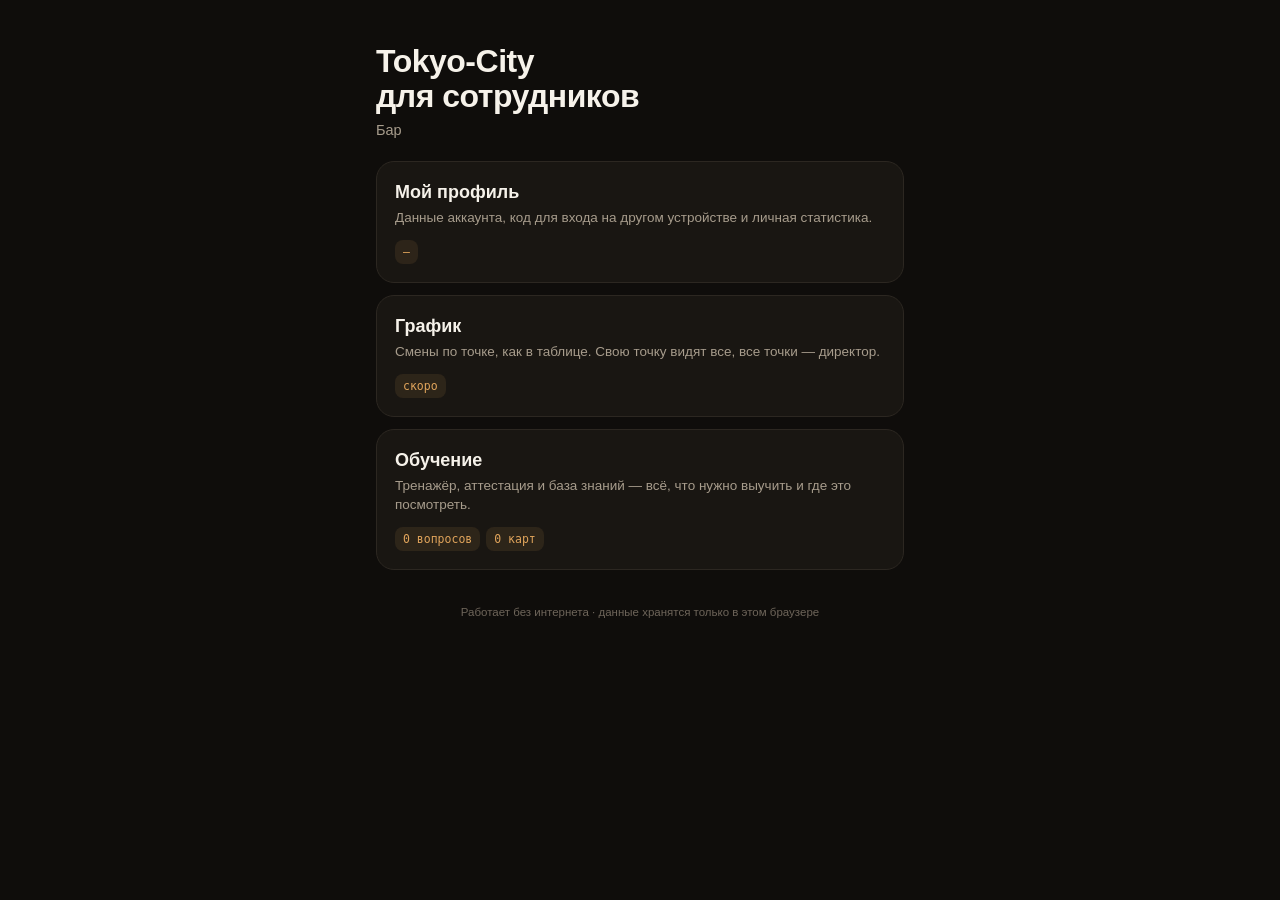
==== quiz_template.html @ a764335e "График: сводку по всем точкам видит только директор, заявки убраны Заявки на отгул и подмену исключе" ====
<!doctype html>
<html lang="ru">
<head>
<meta charset="utf-8">
<meta name="viewport" content="width=device-width,initial-scale=1,viewport-fit=cover,maximum-scale=1">
<meta name="theme-color" content="#17140F">
<meta name="apple-mobile-web-app-capable" content="yes">
<title>Tokyo-City · тренажёр</title>
<style>
:root{
  --bg:#0F0D0B; --card:#191612; --card-2:#211D18; --line:#2C2721;
  --ink:#F6F2EA; --ink-2:#A79C8C; --ink-3:#6E655A;
  --acc:#E0A45B; --ok:#4FB477; --bad:#E2564B;
  --sans:-apple-system,BlinkMacSystemFont,'Segoe UI',Roboto,'Helvetica Neue',sans-serif;
  --mono:ui-monospace,'SF Mono',Menlo,Consolas,monospace;
  --r:18px;
}
*{box-sizing:border-box;-webkit-tap-highlight-color:transparent}
html,body{height:100%}
body{margin:0;background:var(--bg);color:var(--ink);font-family:var(--sans);
  font-size:16px;line-height:1.4;overscroll-behavior:none;
  padding:env(safe-area-inset-top) env(safe-area-inset-right) env(safe-area-inset-bottom) env(safe-area-inset-left)}
button{font:inherit;color:inherit;border:0;background:none;cursor:pointer}
.wrap{max-width:560px;margin:0 auto;padding:18px 16px 28px;min-height:100%;display:flex;flex-direction:column}
/* Экраны — flex-элементы колонки, а у них min-width:auto: горизонтальная лента чипсов
   растягивала весь экран до своей длины (на телефоне страница уезжала до 714 px
   и всё казалось мелким). Ограничиваем — тогда ленты скроллятся внутри себя. */
.wrap > *{min-width:0;max-width:100%}
.chips-row{max-width:100%}

/* ---------- шапка ---------- */
.top{display:flex;align-items:center;gap:12px;margin:0 -16px 14px;padding:0 16px;
  min-height:34px;position:sticky;top:0;z-index:30;background:var(--bg)}
.top .back{width:34px;height:34px;border-radius:11px;background:var(--card);display:grid;place-items:center;
  font-size:18px;color:var(--ink-2);transition:.18s}
.top .back:active{transform:scale(.92)}
.bar{flex:1;height:6px;border-radius:6px;background:var(--card);overflow:hidden}
.bar i{display:block;height:100%;width:0;background:var(--acc);border-radius:6px;
  transition:width .35s cubic-bezier(.4,0,.2,1)}
.hearts{display:flex;gap:4px;font-size:13px;letter-spacing:1px}
.timer{font-family:var(--mono);font-size:14px;color:var(--ink-2);font-variant-numeric:tabular-nums}
.timer.warn{color:var(--bad)}
.count{font-family:var(--mono);font-size:13px;color:var(--ink-3)}

/* ---------- главный экран ---------- */
h1{font-size:27px;line-height:1.1;letter-spacing:-.5px;margin:8px 0 6px;font-weight:800}
.lead{color:var(--ink-2);font-size:14.5px;margin:0 0 20px}
.mode{display:block;width:100%;text-align:left;background:var(--card);border-radius:var(--r);padding:18px;
  margin-bottom:12px;border:1px solid var(--line);transition:transform .16s,border-color .2s}
.mode:active{transform:scale(.985)}
.mode b{display:block;font-size:18px;margin-bottom:4px}
.mode span{display:block;color:var(--ink-2);font-size:13.5px}
.mode .tags{display:flex;gap:6px;margin-top:12px;flex-wrap:wrap}
.mode .tags i{font-style:normal;font-family:var(--mono);font-size:11.5px;color:var(--acc);
  background:#E0A45B1a;border-radius:8px;padding:4px 8px}
.mode.ghost{background:transparent;border-style:dashed}
.mode.ghost b{color:var(--ink)}
.stats{display:grid;grid-template-columns:repeat(3,1fr);gap:8px;margin:6px 0 18px}
.stats div{background:var(--card);border-radius:14px;padding:12px;text-align:center}
.stats b{display:block;font-family:var(--mono);font-size:19px;color:var(--acc)}
.stats span{font-size:11px;color:var(--ink-3);letter-spacing:.02em}

/* ---------- карточка вопроса ---------- */
.stage{flex:1;display:flex;flex-direction:column;justify-content:center}
.q{background:var(--card);border-radius:22px;padding:clamp(13px,2vh,20px);
  border:1px solid var(--line);animation:in .26s cubic-bezier(.2,.8,.2,1);
  max-height:calc(100vh - 108px);overflow-y:auto}
@keyframes in{from{opacity:0;transform:translateY(14px) scale(.99)}to{opacity:1;transform:none}}
@keyframes shake{10%,90%{transform:translateX(-2px)}30%,70%{transform:translateX(4px)}50%{transform:translateX(-6px)}}
.q.shake{animation:shake .35s}
.q .drink{display:flex;align-items:center;gap:12px;margin-bottom:clamp(8px,1.6vh,14px)}
.q .drink img{width:clamp(40px,6vh,52px);height:clamp(40px,6vh,52px);border-radius:13px;
  object-fit:cover;background:var(--card-2);flex:0 0 auto}
.q .drink div{min-width:0}
.q .drink b{display:block;font-size:16px;line-height:1.2}
.q .drink span{font-size:11.5px;color:var(--ink-3);text-transform:uppercase;letter-spacing:.08em}
.q h2{font-size:clamp(17px,2.6vh,21px);line-height:1.25;margin:0 0 4px;font-weight:700;
  letter-spacing:-.3px}
.q .hint{font-size:12.5px;color:var(--ink-3);margin-top:6px}

/* таблица пака «пропущенная граммовка»: длинный состав прокручивается внутри себя,
   чтобы клавиатура осталась на экране */
.fillt{width:100%;border-collapse:collapse;margin-top:clamp(8px,1.4vh,14px);display:block;
  max-height:24vh;overflow-y:auto}
.fillt tbody{display:table;width:100%}
.fillt td{padding:clamp(4px,.8vh,7px) 0;border-bottom:1px solid var(--line);
  font-size:clamp(13px,1.8vh,14.5px);color:var(--ink-2)}
.fillt td+td{text-align:right;font-family:var(--mono);color:var(--ink);white-space:nowrap;padding-left:10px}
.fillt tr.miss td{color:var(--acc)}
.fillt tr.miss td+td{color:var(--acc);font-weight:700}
.fillt tr.tot td{border-bottom:0;color:var(--ink-3);font-size:13px;text-transform:uppercase;letter-spacing:.08em}
.fillt tr.tot td+td{color:var(--ink-2);text-transform:none;letter-spacing:0}
/* ввод числа */
.numrow{display:flex;align-items:center;gap:10px;margin-top:18px}
.numrow input{flex:1;width:100%;background:var(--card-2);border:1.5px solid var(--line);border-radius:15px;
  padding:14px 16px;font-family:var(--mono);font-size:24px;color:var(--ink);outline:none;
  transition:border-color .2s,background .2s;-moz-appearance:textfield}
.numrow input::-webkit-outer-spin-button,.numrow input::-webkit-inner-spin-button{-webkit-appearance:none;margin:0}
.numrow input:focus{border-color:var(--acc)}
.numrow .unit{font-family:var(--mono);font-size:16px;color:var(--ink-3);min-width:26px}
.go{background:var(--acc);color:#17140F;border-radius:15px;padding:14px 20px;font-weight:700;font-size:16px;
  transition:transform .15s,opacity .2s}
.go:active{transform:scale(.95)}
.go.wide{width:100%;margin-top:14px;text-align:center}

/* варианты */
.opts{display:grid;gap:8px;margin-top:16px}
.opt{background:var(--card-2);border:1.5px solid var(--line);border-radius:14px;padding:14px 16px;text-align:left;
  font-size:16px;transition:transform .14s,background .2s,border-color .2s}
.opt:active{transform:scale(.985)}
.opt.num{font-family:var(--mono);font-size:18px}
.opt.ok{border-color:var(--ok);background:#4FB4771f}
.opt.bad{border-color:var(--bad);background:#E2564B1f}
.opt.dim{opacity:.45}

/* фидбек */
.fb{margin-top:clamp(8px,1.4vh,14px);border-radius:14px;padding:clamp(9px,1.5vh,12px) 14px;
  font-size:14.5px;display:none;animation:in .2s ease-out}
.fb .next{display:inline-block;margin-top:8px;background:var(--acc);color:#17140F;
  border-radius:11px;padding:9px 16px;font-weight:700;font-size:14px}
.fb.show{display:block}
.fb.ok{background:#4FB4771f;color:#9EE0B8}
.fb.bad{background:#E2564B1f;color:#F3A8A2}
.fb b{font-family:var(--mono)}
.pill{display:inline-block;font-family:var(--mono);background:#0003;border-radius:8px;padding:2px 7px;margin-left:4px}

/* результат */
.res{text-align:center;padding:10px 0}
.res .big{font-family:var(--mono);font-size:54px;font-weight:700;letter-spacing:-2px;line-height:1}
.res .big.win{color:var(--ok)}.res .big.lose{color:var(--bad)}
.res p{color:var(--ink-2);font-size:14.5px}

/* список ошибок */
.list{margin-top:6px}
.item{background:var(--card);border-radius:14px;padding:12px 14px;margin-bottom:8px;border:1px solid var(--line);
  display:flex;gap:12px;align-items:center;animation:in .2s ease-out}
.item img{width:40px;height:40px;border-radius:10px;object-fit:cover;flex:0 0 40px;background:var(--card-2)}
.item .txt{flex:1;min-width:0}
.item .txt b{display:block;font-size:14px;font-weight:600;line-height:1.25}
.item .txt span{font-size:12px;color:var(--ink-3)}
.item .ans{font-family:var(--mono);font-size:14px;color:var(--ok);white-space:nowrap}
.item .cnt{font-family:var(--mono);font-size:11px;color:var(--bad)}
.empty{text-align:center;color:var(--ink-3);padding:40px 10px;font-size:14.5px}
.hidden{display:none!important}
.row{display:flex;gap:8px;margin-top:14px}
.row .go{flex:1}
.ghostbtn{border:1px solid var(--line);border-radius:15px;padding:14px 18px;color:var(--ink-2);flex:1;text-align:center;
  transition:transform .15s}
.ghostbtn:active{transform:scale(.96)}

/* ---------- модалка с рецептом ---------- */
.modal{position:fixed;inset:0;z-index:100;display:flex;align-items:flex-end;justify-content:center;
  background:#000000a6;backdrop-filter:blur(6px);opacity:0;pointer-events:none;transition:opacity .22s}
.modal.on{opacity:1;pointer-events:auto}
.sheet-card{width:100%;max-width:560px;max-height:92vh;overflow-y:auto;background:var(--card);
  border-radius:24px 24px 0 0;padding:0 0 26px;transform:translateY(100%);
  transition:transform .28s cubic-bezier(.2,.85,.25,1);-webkit-overflow-scrolling:touch}
.modal.on .sheet-card{transform:none}
/* Шапка карточки липкая и всегда держит кнопку возврата: одной «шторки» мало —
   с телефона было непонятно, как выйти обратно в справочник. */
.sheet-card .grip{position:sticky;top:0;background:var(--card);
  padding:10px 14px 8px;display:flex;align-items:center;gap:10px;z-index:2;
  border-bottom:1px solid var(--line)}
.sheet-card .grip i{width:42px;height:4px;border-radius:4px;background:var(--line);display:block;
  position:absolute;left:50%;transform:translateX(-50%);top:6px}
.sheet-card .grip .cls{display:flex;align-items:center;gap:6px;font-size:14px;color:var(--ink-2);
  background:var(--card-2);border-radius:11px;padding:8px 13px 8px 9px;transition:transform .15s}
.sheet-card .grip .cls:active{transform:scale(.94)}
.sheet-card .grip .cls b{font-size:17px;font-weight:400;line-height:1}
.rc{padding:0 18px}
.rc .hero{width:100%;height:210px;object-fit:contain;border-radius:16px;background:var(--card-2);display:block;padding:6px}
.rc h3{font-size:23px;margin:14px 0 8px;letter-spacing:-.4px;line-height:1.15}
.rc .chips{display:flex;flex-wrap:wrap;gap:6px;margin-bottom:14px}
.rc .chips span{font-size:11.5px;letter-spacing:.04em;text-transform:uppercase;color:var(--ink-2);
  background:var(--card-2);border-radius:9px;padding:5px 9px}
.rc .chips span.a{background:#E0A45B1f;color:var(--acc)}
.rc .lbl{font-size:11px;letter-spacing:.14em;text-transform:uppercase;color:var(--ink-3);margin:16px 0 7px}
.rc table{width:100%;border-collapse:collapse}
.rc td{padding:6px 0;border-bottom:1px solid var(--line);font-size:14.5px;vertical-align:baseline}
.rc td.a{text-align:right;font-family:var(--mono);font-size:14px;white-space:nowrap;padding-left:10px}
.rc tr.g td{color:var(--ink-2)} .rc tr.g td.a{color:var(--acc)}
.rc td.s{width:34px;padding-left:6px;text-align:right}
.rc td.s .star{width:28px;height:28px;flex:none;background:transparent;font-size:15px}
.icard>summary .star{width:28px;height:28px;flex:none;background:transparent;font-size:15px}
.rc .method{font-size:14.5px;line-height:1.5;color:var(--ink-2)}
.rc .method b{color:var(--ink)}
.rc .formula{font-family:var(--mono);font-size:12.5px;line-height:1.5;background:var(--card-2);
  border-radius:12px;padding:11px 13px;color:var(--ink-2);margin-top:14px}
.rc .keyb{background:#E0A45B14;border-radius:12px;padding:12px 14px;margin-top:12px;font-size:14px;line-height:1.45}
.rc .keyb b{display:block;font-size:11px;letter-spacing:.14em;text-transform:uppercase;color:var(--acc);margin-bottom:5px}
.rc .var{border:1px dashed var(--line);border-radius:12px;padding:11px 13px;margin-top:10px}
.rc .var b{display:block;font-size:14px;margin-bottom:4px}
.rc .var p{margin:0;font-size:13px;color:var(--ink-2);line-height:1.45}
.rc .serve{font-size:13px;color:var(--ink-3);font-style:italic;margin-top:8px}
.rc .straw{font-size:11px;color:var(--ink-3);opacity:.65;margin-top:4px}

/* ---------- справочник ---------- */
/* шапка экрана: заголовок и возврат на главную (у quiz своя шапка #top).
   Липкая: в справочнике и базе вопросов список длинный, и без этого до кнопки
   «назад» приходилось листать вверх через сотни строк. */
.scrhead{display:flex;align-items:center;gap:10px;margin:0 -16px 12px;padding:6px 16px 8px;
  position:sticky;top:0;z-index:30;background:var(--bg)}
.scrhead::after{content:'';position:absolute;left:0;right:0;bottom:0;height:1px;
  background:var(--line);opacity:.7}
.scrhead h1{font-size:23px;margin:0}
.scrhead .back{width:34px;height:34px;border-radius:11px;background:var(--card);display:grid;
  place-items:center;font-size:20px;color:var(--ink-2);flex:0 0 34px;transition:.18s}
.scrhead .back:active{transform:scale(.92)}

/* переключатель порядка: по главам пособия или как в исходной таблице */
.seg{display:flex;gap:4px;background:var(--card);border:1px solid var(--line);border-radius:13px;
  padding:4px;margin-bottom:14px}
.seg button{flex:1;border-radius:10px;padding:9px 6px;font-size:13.5px;color:var(--ink-2);
  transition:background .18s,color .18s}
.seg button.on{background:var(--card-2);color:var(--ink);font-weight:600}

.search{width:100%;background:var(--card);border:1.5px solid var(--line);border-radius:14px;
  padding:12px 14px;color:var(--ink);font-size:16px;outline:none;margin-bottom:14px;transition:border-color .2s}
.search:focus{border-color:var(--acc)}
.chgroup{margin:18px 0 8px;display:flex;align-items:center;gap:8px;font-size:12px;letter-spacing:.1em;
  text-transform:uppercase;color:var(--ink-3)}
.chgroup i{width:8px;height:8px;border-radius:50%;display:block}
/* Строка справочника показывает состав сразу: на телефоне открывать каждую карточку,
   чтобы увидеть граммовки, слишком долго. Шапка строки — flex, состав под ней — сетка
   «название / количество», числа моноширинным и всегда прижаты вправо. */
.rrow{display:block;background:var(--card);border:1px solid var(--line);
  border-radius:14px;padding:10px 12px;margin-bottom:7px;width:100%;text-align:left;transition:transform .14s}
.rrow:active{transform:scale(.985)}
.rrow .h{display:flex;align-items:center;gap:12px}
.rrow img{width:38px;height:38px;border-radius:10px;object-fit:cover;background:var(--card-2);flex:0 0 38px}
.rrow .t{flex:1;min-width:0}
.rrow .t b{display:block;font-size:14.5px;font-weight:600;line-height:1.25}
.rrow .t span{font-size:11.5px;color:var(--ink-3)}
.rrow .v{font-family:var(--mono);font-size:12.5px;color:var(--acc);white-space:nowrap}
.rrow .comp{display:grid;grid-template-columns:1fr auto;gap:1px 10px;margin-top:9px;
  padding-top:8px;border-top:1px solid var(--line)}
.rrow .comp dt{font-size:12.5px;color:var(--ink-2);line-height:1.5;min-width:0;
  overflow:hidden;text-overflow:ellipsis;white-space:nowrap}
.rrow .comp dd{margin:0;font-family:var(--mono);font-size:12.5px;color:var(--ink);
  line-height:1.5;white-space:nowrap;text-align:right}
.rrow .comp dt.hd{font-size:10.5px;letter-spacing:.12em;text-transform:uppercase;
  color:var(--ink-3);margin-top:6px;padding-top:6px;border-top:1px solid var(--line)}
.rrow .comp dd.hd{border-top:1px solid var(--line);margin-top:6px;padding-top:6px}
.rrow .comp .g dt,.rrow .comp dt.g{color:var(--ink-3)}
.rrow .comp dd.g{color:var(--acc)}
details.cheatbox{margin-bottom:10px}
details.cheatbox>summary{list-style:none;cursor:pointer;background:var(--card);border:1px dashed var(--line);
  border-radius:14px;padding:12px 14px;font-size:14px;color:var(--ink-2)}
details.cheatbox>summary::-webkit-details-marker{display:none}
details.cheatbox>summary::after{content:'＋';float:right;color:var(--ink-3)}
details.cheatbox[open]>summary{color:var(--ink);margin-bottom:8px}
details.cheatbox[open]>summary::after{content:'−'}
details.cheat{background:var(--card);border:1px solid var(--line);border-radius:14px;padding:12px 14px;margin-bottom:8px}
details.cheat summary{cursor:pointer;font-weight:600;font-size:15px;list-style:none}
details.cheat summary::-webkit-details-marker{display:none}
details.cheat summary::after{content:'＋';float:right;color:var(--ink-3);font-weight:400}
details.cheat[open] summary::after{content:'−'}
details.cheat .in{margin-top:10px;font-size:13.5px;line-height:1.5;color:var(--ink-2)}
details.cheat table{width:100%;border-collapse:collapse;font-size:13px}
details.cheat td{padding:5px 0;border-bottom:1px solid var(--line);vertical-align:top}
details.cheat td+td{text-align:right;font-family:var(--mono);white-space:nowrap;padding-left:10px}
details.cheat b{color:var(--ink)}
.fbbtn{margin-top:9px;display:inline-block;background:#0004;border-radius:10px;padding:7px 12px;
  font-size:13px;color:var(--ink);border:1px solid var(--line)}
.foot{margin-top:auto;padding-top:22px;text-align:center;color:var(--ink-3);font-size:11.5px}
.handoff{font-family:var(--mono);font-size:11px;color:var(--acc);word-break:break-all;
  background:#0004;border-radius:10px;padding:8px 10px;margin-top:8px;user-select:all}

/* ---------- избранное ---------- */
.star{flex:0 0 34px;width:34px;height:34px;border-radius:11px;background:var(--card-2);
  display:grid;place-items:center;font-size:16px;color:var(--ink-3);transition:transform .15s,color .2s}
.star:active{transform:scale(.88)}
.star.on{color:var(--acc)}
.star.off{font-size:15px}
.star.off.on{color:var(--bad)}
.rrow .h .star{background:transparent;width:28px;height:28px;flex:0 0 28px;font-size:15px}
.q .drink .star{margin-left:auto}

/* ---------- чипсы фильтров (виды напитков, темы вопросов) ---------- */
.chips-row{display:flex;gap:6px;overflow-x:auto;padding-bottom:4px;margin-bottom:12px;
  scrollbar-width:none;-webkit-overflow-scrolling:touch}
.chips-row::-webkit-scrollbar{display:none}
.chip{flex:0 0 auto;background:var(--card);border:1px solid var(--line);border-radius:11px;
  padding:8px 12px;font-size:13px;color:var(--ink-2);white-space:nowrap;transition:.18s}
.chip.on{background:#E0A45B1f;border-color:var(--acc);color:var(--acc);font-weight:600}
.chip.off.on{background:#E2564B1f;border-color:var(--bad);color:var(--bad)}
.chip i{font-style:normal;font-family:var(--mono);font-size:11px;opacity:.7;margin-left:5px}

/* ---------- своя клавиатура вместо нативной ---------- */
/* На телефоне системная цифровая клавиатура закрывала карточку целиком и прыгала
   при каждом фокусе. Своя всегда на месте и не двигает вёрстку. */
.numbox{margin-top:16px}
.numbox{margin-top:clamp(10px,1.6vh,16px)}
.numbox .disp{display:flex;align-items:center;gap:10px;background:var(--card-2);
  border:1.5px solid var(--line);border-radius:15px;padding:clamp(6px,1.1vh,12px) 16px;
  transition:border-color .2s}
.numbox .disp.focus{border-color:var(--acc)}
.numbox .disp.ok{border-color:var(--ok)} .numbox .disp.bad{border-color:var(--bad)}
.numbox .val{flex:1;font-family:var(--mono);font-size:clamp(20px,2.9vh,26px);line-height:1.1;
  min-height:clamp(24px,3vh,30px);color:var(--ink);word-break:break-all}
.numbox .val.ph{color:var(--ink-3)}
.numbox .val i{font-style:normal;display:inline-block;width:2px;height:24px;background:var(--acc);
  vertical-align:-4px;animation:blink 1s steps(1) infinite}
@keyframes blink{50%{opacity:0}}
.numbox .unit{font-family:var(--mono);font-size:16px;color:var(--ink-3)}
/* Ответ дан — клавиатура больше не нужна. Прячем её, иначе вердикт «Верно/Неверно»
   уезжает под нижний край экрана (проверяли на iPhone 12). */
.numbox.answered .pad{display:none}
/* Отклик на нажатие: на телефоне палец закрывает кнопку, и без вспышки непонятно,
   засчиталось ли касание. Анимация короче времени между двумя нажатиями. */
.pad button{position:relative;overflow:hidden}
.pad button.hit{background:var(--acc);color:#17140F;transform:scale(.93)}
.pad button.hit::after{content:'';position:absolute;inset:0;background:#fff;opacity:.35;
  animation:flash .18s ease-out forwards}
@keyframes flash{to{opacity:0}}
.numbox .disp.hit{border-color:var(--acc)}
/* На компьютере число набирают с клавиатуры — экранные цифры только занимают место.
   Кнопка «Ответ» остаётся: ей же отвечает мышь. */
/* базовое правило идёт до медиазапроса, иначе перебивает его при равной специфичности */
.padhint{display:none;font-size:12.5px;color:var(--ink-3);margin-top:10px}
@media (hover:hover) and (pointer:fine){
  .pad{grid-template-columns:1fr}
  .pad button[data-d], .pad button[data-del]{display:none}
  .padhint{display:block}
}
/* Клавиатура ужимается по высоте экрана: на маленьком телефоне с длинным составом
   всё равно должна помещаться целиком, без прокрутки до кнопки «Ответ». */
.pad{display:grid;grid-template-columns:repeat(3,1fr);gap:clamp(5px,1vh,8px);
  margin-top:clamp(8px,1.4vh,12px)}
.pad button{background:var(--card-2);border:1px solid var(--line);border-radius:13px;
  padding:clamp(6px,1.15vh,14px) 0;font-family:var(--mono);font-size:clamp(16px,2vh,21px);
  transition:transform .12s,background .18s}
.pad button:active{transform:scale(.93);background:var(--line)}
.pad button.act{background:var(--acc);color:#17140F;font-family:var(--sans);font-size:16px;font-weight:700}
.pad button.sub{color:var(--ink-2);font-size:19px}
.pad .quick{grid-column:1/-1;display:flex;gap:6px;overflow-x:auto;scrollbar-width:none}
.pad .quick::-webkit-scrollbar{display:none}
.pad .quick button{flex:0 0 auto;padding:9px 14px;font-size:15px;border-radius:11px;color:var(--ink-2)}

/* ---------- «впиши весь состав» ---------- */
.fillt tr.act td{color:var(--acc)}
.fillt td .slot{display:inline-block;min-width:58px;text-align:right;border-bottom:1.5px dashed var(--line);
  padding-bottom:1px;color:var(--ink-3)}
.fillt tr.act td .slot{border-color:var(--acc);color:var(--acc)}
.fillt tr.done td .slot{border-style:solid;border-color:var(--line);color:var(--ink)}
.fillt tr.wrong td .slot{border-color:var(--bad);color:var(--bad)}
.fillt tr.right td .slot{border-color:var(--ok);color:var(--ok)}

/* ---------- ингредиент во всех коктейлях ---------- */
.icard{background:var(--card);border:1px solid var(--line);border-radius:14px;margin-bottom:8px;overflow:hidden}
.icard>summary{list-style:none;cursor:pointer;padding:12px 14px;display:flex;align-items:baseline;gap:10px}
.icard>summary::-webkit-details-marker{display:none}
.icard>summary b{flex:1;font-size:14.5px;font-weight:600}
.icard>summary .n{font-family:var(--mono);font-size:12px;color:var(--ink-3)}
.icard>summary .d{font-family:var(--mono);font-size:12.5px;color:var(--acc)}
.icard[open]>summary{border-bottom:1px solid var(--line)}
.icard table{width:100%;border-collapse:collapse;padding:0 14px}
.icard td{padding:7px 14px;border-bottom:1px solid var(--line);font-size:13.5px;color:var(--ink-2)}
.icard tr:last-child td{border-bottom:0}
.icard td+td{text-align:right;font-family:var(--mono);color:var(--ink);white-space:nowrap}
.icard tr.g td{color:var(--ink-3)} .icard tr.g td+td{color:var(--acc)}

/* ---------- значок «включён фильтр» на карточке режима ---------- */
/* .mode span{display:block} растягивал бы значок на всю кнопку и уносил крестик
   на отдельную строку — поэтому display задан явно и с той же специфичностью. */
.mode .filt, .filt{display:inline-flex;align-items:center;gap:6px;margin-top:10px;
  background:#E0A45B1f;border:1px solid var(--acc);border-radius:10px;padding:5px 8px;
  font-size:12px;color:var(--acc);max-width:100%;vertical-align:top}
.filt+.filt{margin-left:6px}
.filt b{font-weight:600;overflow:hidden;text-overflow:ellipsis;white-space:nowrap}
.mode .filt .x, .filt .x{display:inline-block;flex:0 0 auto;background:#0003;border-radius:7px;
  padding:1px 6px;font-size:12px;color:var(--acc);line-height:1.4}
.filt .x:active{transform:scale(.9)}

.rm-done{color:var(--ok)} .rm-work{color:var(--acc)} .rm-plan{color:var(--ink-3)}

/* ---------- профиль ---------- */
.pcard{display:flex;gap:14px;align-items:center;background:var(--card);border:1px solid var(--line);
  border-radius:16px;padding:14px;margin-bottom:14px}
.pav{width:52px;height:52px;border-radius:16px;background:#E0A45B1f;color:var(--acc);
  display:grid;place-items:center;font-size:22px;font-weight:700;flex:0 0 52px}
.pcard b{display:block;font-size:15px;overflow-wrap:anywhere}
.pcard span{font-size:12.5px;color:var(--ink-3)}
.pbar{margin-bottom:10px}
.pbar .t{display:flex;justify-content:space-between;font-size:13px;color:var(--ink-2);margin-bottom:5px}
.pbar .t b{font-family:var(--mono);color:var(--ink)}
.pbar i{display:block;height:8px;border-radius:8px;background:var(--card-2);overflow:hidden}
.pbar u{display:block;height:100%;border-radius:8px;text-decoration:none;
  transition:width .5s cubic-bezier(.4,0,.2,1)}
.qrwrap{background:#fff;border-radius:16px;padding:14px;display:grid;place-items:center;margin:6px 0 4px}
.qrwrap canvas{width:100%;max-width:260px;height:auto;image-rendering:pixelated}

/* ---------- прочее ---------- */
.tagline{font-size:11px;color:var(--acc);letter-spacing:.06em;text-transform:uppercase;
  background:#E0A45B14;border-radius:7px;padding:2px 7px;display:inline-block;margin-top:3px}
.subhead{font-size:12px;letter-spacing:.1em;text-transform:uppercase;color:var(--ink-3);margin:18px 0 8px}
.mode .sub2{margin-top:8px;padding-left:10px;border-left:2px solid var(--line);
  font-size:12.5px;color:var(--ink-2);display:block}
.mode .sub2 i{font-style:normal;color:var(--ink-3)}
.note{background:var(--card);border:1px dashed var(--line);border-radius:14px;padding:12px 14px;
  font-size:13.5px;color:var(--ink-2);margin-bottom:10px}
.qrow{display:block;width:100%;text-align:left;background:var(--card);border:1px solid var(--line);
  border-radius:13px;padding:11px 13px;margin-bottom:7px;transition:transform .14s}
.qrow:active{transform:scale(.985)}
/* Длинные ответы («Малина + Ежевика + Апельсин…») с nowrap распирали строку,
   а вместе с ней и всю страницу: на телефоне вёрстка уезжала вбок и мельчала.
   Ответ переносится и занимает не больше половины строки. */
.qrow .hd{display:flex;gap:10px;align-items:flex-start;flex-wrap:wrap}
.qrow .hd b{flex:1 1 55%;min-width:0;font-size:14px;font-weight:600;line-height:1.3;
  overflow-wrap:anywhere}
.qrow .hd .a{font-family:var(--mono);font-size:13.5px;color:var(--ok);
  flex:0 1 auto;max-width:100%;text-align:right;margin-left:auto;overflow-wrap:anywhere}
.qrow .mt{font-size:11.5px;color:var(--ink-3);margin-top:5px}
.gcard{background:var(--card);border:1px solid var(--line);border-radius:14px;padding:12px 14px;margin-bottom:8px}
.gcard .hd{display:flex;gap:12px;align-items:center}
.gcard img{width:44px;height:44px;border-radius:11px;object-fit:cover;background:var(--card-2);flex:0 0 44px}
.gcard b{font-size:15px;display:block}
.gcard .st{font-size:12px;color:var(--acc);font-family:var(--mono)}
.gcard .dr{font-size:12.5px;color:var(--ink-3);margin-top:8px;line-height:1.5}
@media (min-width:620px){ .wrap{padding-top:36px} h1{font-size:32px} }
</style>
</head>
<body>
<div class="wrap">
  <div class="top hidden" id="top">
    <button class="back" id="back">‹</button>
    <button class="back hidden" id="prev" title="Предыдущий вопрос">↶</button>
    <div class="bar"><i id="prog"></i></div>
    <div class="count" id="count"></div>
    <div class="hearts" id="hearts"></div>
    <div class="timer" id="timer"></div>
  </div>

  <!-- ГЛАВНАЯ -->
  <div id="home">
    <h1>Tokyo-City<br>для сотрудников</h1>
    <p class="lead" id="homeLead">Бар</p>
    <button class="mode" data-mode="profile">
      <b>Мой профиль</b>
      <span>Данные аккаунта, код для входа на другом устройстве и личная статистика.</span>
      <div class="tags"><i id="profTag">—</i></div>
    </button>
    <button class="mode" data-mode="sched">
      <b>График</b>
      <span>Смены по точке, как в таблице. Свою точку видят все, все точки — директор.</span>
      <div class="tags"><i>скоро</i></div>
    </button>
    <button class="mode" data-mode="learn">
      <b>Обучение</b>
      <span>Тренажёр, аттестация и база знаний — всё, что нужно выучить и где это посмотреть.</span>
      <div class="tags"><i id="bankSize">0 вопросов</i><i id="refSize">0 карт</i></div>
    </button>
    <button class="mode ghost hidden" data-mode="roadmap" id="rmBtn">
      <b>Роадмап</b>
      <span>План развития: что готово, что в работе, что впереди. Видите только вы.</span>
    </button>
    <div class="foot" id="homeFoot">Работает без интернета · данные хранятся только в этом браузере</div>
  </div>

  <!-- ОБУЧЕНИЕ -->
  <div id="learn" class="hidden">
    <div class="scrhead"><button class="back" data-home="1">‹</button><h1>Обучение</h1></div>
    <div class="stats">
      <div><b id="stTotal">0</b><span>ПОПЫТОК</span></div>
      <div><b id="stBest">—</b><span>ЛУЧШИЙ РЕЗУЛЬТАТ</span></div>
      <div><b id="stAcc">—</b><span>ТОЧНОСТЬ</span></div>
    </div>
    <button class="mode" data-mode="setup">
      <b>Тренажёр</b>
      <span>Без таймера и лимита ошибок. Внутри — настройки подбора и разбор ошибок.</span>
      <div class="tags"><i id="bankSize2">0 вопросов</i><i>с настройками</i></div>
      <div id="fTrain2"></div>
    </button>
    <button class="mode" data-mode="attest">
      <b>Аттестация</b>
      <span>Пробная — когда угодно и сколько угодно раз. Назначенную ставит управляющий.</span>
      <div class="tags"><i>75 вопросов</i><i>30:00</i><i>зачёт до 3 ошибок</i></div>
    </button>
    <button class="mode" data-mode="kb">
      <b>База знаний</b>
      <span>Технологические карты, база вопросов, теория и регламенты.</span>
      <div class="tags"><i id="refSize2">0 карт</i><i id="kbSize">разделы</i></div>
      <div id="fRef"></div>
    </button>
    <button class="mode ghost" data-mode="training">
      <b>Тренинги <span style="color:var(--ink-3);font-size:12px">скоро</span></b>
      <span>Календарь очных тренингов и запись на них.</span>
    </button>
  </div>

  <!-- МОЙ ПРОФИЛЬ -->
  <div id="profile" class="hidden">
    <div class="scrhead"><button class="back" data-home="1">‹</button><h1>Мой профиль</h1></div>
    <div id="profBody"></div>
  </div>

  <!-- ТЕСТ -->
  <div id="quiz" class="stage hidden"></div>

  <!-- РЕЗУЛЬТАТ -->
  <div id="result" class="hidden"></div>

  <!-- ВХОД -->
  <div id="login" class="hidden">
    <h1>Тренажёр<br>Tokyo-City</h1>
    <p class="lead" id="logLead">Войдите или заведите аккаунт — по этой ссылке пока может
      зарегистрироваться любой. Позже вход будет только по пригласительной ссылке.</p>
    <div class="seg" id="logMode">
      <button data-lm="in" class="on">Вход</button>
      <button data-lm="up">Регистрация</button>
    </div>
    <input class="search" id="logMail" type="email" inputmode="email" autocomplete="username"
           placeholder="Почта" autocapitalize="off" spellcheck="false">
    <input class="search" id="logPass" type="password" autocomplete="current-password"
           placeholder="Пароль">
    <button class="go wide" id="logGo">Войти</button>
    <div class="note hidden" id="logErr" style="border-color:var(--bad);color:var(--bad);margin-top:12px"></div>
    <div class="foot">После первого входа тренажёр работает и без интернета</div>
  </div>

  <!-- НАСТРОЙКА ТРЕНИРОВКИ -->
  <div id="setup" class="hidden">
    <div class="scrhead"><button class="back" data-learn="1">‹</button><h1>Тренажёр</h1></div>
    <div id="resume"></div>
    <div class="subhead">Что показывать</div>
    <div class="seg" id="setPool">
      <button data-pool="all" class="on">Все вопросы</button>
      <button data-pool="new">Только нерешённые</button>
      <button data-pool="fav">Избранное</button>
    </div>
    <div class="subhead">Вид напитков</div>
    <div class="chips-row" id="setSheet"></div>
    <div class="subhead">Тема</div>
    <div class="chips-row" id="setCat"></div>
    <div class="subhead">Убрать виды совсем</div>
    <div class="chips-row" id="setOff"></div>
    <label class="note" style="display:flex;gap:10px;align-items:center;cursor:pointer">
      <input type="checkbox" id="setTotal" style="width:20px;height:20px;accent-color:var(--acc)">
      <span>Подсказывать выход напитка там, где нужно вписать граммовку.
      На экзамене выход не показывается никогда.</span>
    </label>
    <div class="note" id="setCount"></div>
    <button class="go wide" id="setGo">Начать</button>
    <div class="subhead">Ещё в тренажёре</div>
    <button class="mode ghost" data-mode="errors">
      <b>Мои ошибки <span style="display:inline;color:var(--bad)" id="errCount"></span></b>
      <span>Разбор, слабые коктейли и повторное решение того, что не получилось.</span>
    </button>
  </div>

  <!-- БАЗА ВОПРОСОВ -->
  <div id="qbase" class="hidden">
    <div class="scrhead"><button class="back" data-kb="1">‹</button><h1>База вопросов</h1></div>
    <input class="search" id="qbQ" placeholder="Коктейль или ингредиент…" autocomplete="off">
    <div class="chips-row" id="qbSheet"></div>
    <div class="chips-row" id="qbCat"></div>
    <div id="qbList"></div>
  </div>

  <!-- АТТЕСТАЦИЯ -->
  <div id="attest" class="hidden">
    <div class="scrhead"><button class="back" data-learn="1">‹</button><h1>Аттестация</h1></div>
    <p class="lead">Порядок вопросов случайный, время ограничено. Аттестация идёт до конца:
      ошибки видно на счётчике, зачёт — не больше трёх.</p>
    <button class="mode" id="attTry">
      <b>Пробная</b>
      <span>Тренировочный прогон: проходить можно сколько угодно раз, результат остаётся на устройстве.</span>
      <div class="tags"><i>75 вопросов</i><i>30:00</i></div>
    </button>
    <button class="mode ghost">
      <b>Назначенная <span style="color:var(--ink-3);font-size:12px">скоро</span></b>
      <span>Аттестацию ставит управляющий: дата, состав вопросов и результат уходят в общий отчёт.</span>
    </button>
  </div>

  <!-- РОАДМАП (только владельцу) -->
  <div id="roadmap" class="hidden">
    <div class="scrhead"><button class="back" data-home="1">‹</button><h1>Роадмап</h1></div>
    <p class="lead">План развития приложения. Виден только вам — сотрудники этот раздел не видят.</p>
    <div id="rmBody"></div>
  </div>

  <!-- ЗАГЛУШКИ РАЗДЕЛОВ -->
  <div id="stub" class="hidden">
    <div class="scrhead"><button class="back" id="stubBack">‹</button><h1 id="stubTitle"></h1></div>
    <p class="lead" id="stubLead"></p>
    <div id="stubBody"></div>
  </div>

  <!-- БАЗА ЗНАНИЙ -->
  <div id="kb" class="hidden">
    <div class="scrhead"><button class="back" data-learn="1">‹</button><h1>База знаний</h1></div>
    <p class="lead" id="kbLead"></p>
    <div id="kbList"></div>
  </div>

  <!-- ТЕХНОЛОГИЧЕСКИЕ КАРТЫ -->
  <div id="ref" class="hidden">
    <div class="scrhead"><button class="back" data-kb="1">‹</button><h1>Технологические карты</h1></div>
    <input class="search" id="refQ" placeholder="Коктейль, ингредиент или украшение…" autocomplete="off">
    <div class="seg" id="refSort">
      <button data-sort="ch" class="on">По системе</button>
      <button data-sort="src">Как в таблице</button>
      <button data-sort="glass">Посуда</button>
      <button data-sort="ing">Ингредиенты</button>
    </div>
    <div class="chips-row" id="refSheet"></div>
    <div id="cheats"></div>
    <div id="refList"></div>
  </div>

  <!-- ОШИБКИ -->
  <div id="errors" class="hidden">
    <div class="scrhead"><button class="back" data-home="1">‹</button><h1>Мои ошибки</h1></div>
    <p class="lead" id="errLead"></p>
    <div class="row" id="errActions"></div>
    <div id="errStat"></div>
    <div class="list" id="errList"></div>
  </div>
</div>

<div class="modal" id="modal"><div class="sheet-card" id="sheetCard"></div></div>

<script src="media.js"></script>
<script src="recipes.js"></script>
<script id="bank" type="application/json">__BANK__</script>
<script>
const BANK = JSON.parse(document.getElementById('bank').textContent);
// Адрес и публичный ключ Supabase. Пустой url = вход выключен, приложение работает
// как раньше — это нужно, чтобы сборка не ломалась до настройки проекта.
const SB = __SB__;
BANK.forEach((q,i)=>q.i=i);
const IMG = window.IMG || {};                 // ключ -> data-URI, картинка хранится один раз
const REC = (window.RECIPES||{recipes:[],chapters:[]});
const src = k => IMG[k] || '';
const $ = s=>document.querySelector(s);
const EX_N = 75, EX_LIVES = 3, EX_SEC = 30*60;

/* ---------- хранилище ----------
   v2: ошибки хранятся по стабильному q.id (хеш от напитка и текста вопроса), а не по
   позиции в BANK — позиция меняется при каждой перегенерации банка, и ошибки съезжали
   на чужие вопросы. Данные из v1 переносим один раз: там ключ — старый индекс. */
const KEY='barquiz.v3', KEY_V2='barquiz.v2', KEY_OLD='barquiz.v1';
const BY_ID = {}; BANK.forEach(q=>BY_ID[q.id]=q);
// fav — избранные коктейли, favQ — избранные вопросы, skip — напитки, убранные из тренировки,
// solved — что уже решено верно (для режима «только нерешённые»), sess — незаконченная тренировка.
let store = {errors:{}, stats:{runs:0, best:0, right:0, total:0},
             fav:{}, favQ:{}, skip:{}, skipQ:{}, skipSh:{}, favI:{}, solved:{}, sess:null, showTotal:true,
             opt:null, qb:null, ref:null};
try{
  const raw=localStorage.getItem(KEY);
  if(raw){ store=Object.assign(store, JSON.parse(raw)); }
  else{
    const v2=localStorage.getItem(KEY_V2);
    if(v2){ store=Object.assign(store, JSON.parse(v2)); }   // errors уже по id
    else{
      const old=localStorage.getItem(KEY_OLD);
      if(old){
        const o=JSON.parse(old);
        store.stats=Object.assign(store.stats, o.stats||{});
        for(const [i,n] of Object.entries(o.errors||{})){
          const q=BANK[+i]; if(q) store.errors[q.id]=n;   // индекс -> id по текущему банку
        }
      }
    }
    localStorage.setItem(KEY, JSON.stringify(store));
  }
}catch(e){}
for(const k of ['fav','favQ','skip','skipQ','skipSh','favI','solved','errors']) if(!store[k]) store[k]={};
const save = ()=>{
  try{ localStorage.setItem(KEY, JSON.stringify(store)); }catch(e){}
  if(typeof pushProgress === 'function') pushProgress();
};

/* ---------- избранное и исключения ---------- */
const isFav  = n => !!store.fav[n];
const isFavQ = id => !!store.favQ[id];
const isSkip = n => !!store.skip[n];
function toggleFav(n){ if(store.fav[n]) delete store.fav[n]; else store.fav[n]=1; save(); }
function toggleFavQ(id){ if(store.favQ[id]) delete store.favQ[id]; else store.favQ[id]=1; save(); }
function toggleSkip(n){ if(store.skip[n]) delete store.skip[n]; else store.skip[n]=1; save(); }
// Выключить сразу целый вид («Шотики», «Самовывоз») — иначе пришлось бы снимать
// напитки по одному.
const isSkipSh = sh => !!store.skipSh[sh];
function toggleSkipSh(sh){ if(store.skipSh[sh]) delete store.skipSh[sh]; else store.skipSh[sh]=1; save(); }
// Выключенный вопрос не появляется ни в тренировке, ни на экзамене — в отличие от
// «убрать напиток», который выключает коктейль целиком.
const isSkipQ = id => !!store.skipQ[id];
function toggleSkipQ(id){ if(store.skipQ[id]) delete store.skipQ[id]; else store.skipQ[id]=1; save(); }
const offHTML = (on,attr) => `<button class="star off${on?' on':''}" ${attr}
  title="Не показывать этот вопрос">${on?'⊘':'⊖'}</button>`;
// Единый фильтр «что вообще может попасться»: применяем и в тренировке, и на экзамене.
const playable = q => !isSkipQ(q.id) && !isSkip(q.drink) && !isSkipSh(q.sh);
const starHTML = (on,attr) => `<button class="star${on?' on':''}" ${attr}>${on?'★':'☆'}</button>`;
/* Избранное на уровне ингредиента: «хочу дорешать всё про суперджус», а не про коктейль
   целиком. Ключ нормализован — в таблице встречаются «СуперДжус» и «Суперджус»,
   а у украшений к названию приписана форма нарезки. */
const ingKey = n => (n||'').toLowerCase().replace(/ё/g,'е').replace(/\s*·.*$/,'')
                      .replace(/\s+/g,' ').trim();
const isFavI = n => !!store.favI[ingKey(n)];
function toggleFavI(n){
  const k = ingKey(n);
  if(store.favI[k]) delete store.favI[k]; else store.favI[k]=1;
  save();
}
// Вопрос считается избранным и сам по себе, и когда в избранном весь коктейль:
// «избранное» в тренировке должно поднимать и то, и другое.
// sk устроен как «напиток|строка рецепта|вид», поэтому ингредиент вопроса берём оттуда.
const qIng = q => { const p=(q.sk||'').split('|'); return p.length>1 ? p[1] : ''; };
const favQuestion = q => isFavQ(q.id) || isFav(q.drink) || (qIng(q) && isFavI(qIng(q)));

let REF_SORT = store.refSort==='src' ? 'src' : 'ch';   // порядок справочника: главы или таблица

/* ---------- утилиты ---------- */
const fmt = v => Number.isInteger(v) ? String(v) : String(v).replace('.',',');
const shuffle = a => { for(let i=a.length-1;i>0;i--){const j=Math.random()*(i+1)|0; [a[i],a[j]]=[a[j],a[i]];} return a; };
const mmss = s => `${String(Math.floor(s/60)).padStart(2,'0')}:${String(s%60).padStart(2,'0')}`;
const answerText = q =>
  q.t==='mfill' ? q.a.map(v=>fmt(v)).join(' · ')+' '+q.unit
: (q.t==='num'||q.t==='fill') ? `${fmt(q.a)} ${q.unit}`
: q.opts[q.ai];
const qLabel = q => q.q.replace(/^Сколько\s+/,'').replace(/^весит:\s*/,'Вес: ')
   .replace(/\?$/,'').replace(/ идёт в украшение/,' · украшение')
   .replace(/^В какой посуде.*$/,'Посуда').replace(/^Чем украшается.*$/,'Набор украшений');

function pickExam(){
  // «впиши весь состав» — тоже ввод числа, только полей несколько
  const isNum = q => q.t==='num'||q.t==='fill'||q.t==='mfill';
  const pool = BANK.filter(q=>playable(q) && (q.t!=='mfill' || q.a.length<=4));  // без простыней и выключенного
  const by = c => pool.filter(q=>q.cat===c && isNum(q));
  const byc = c => pool.filter(q=>q.cat===c && !isNum(q));
  const take = (arr,n) => shuffle(arr.slice()).slice(0,n);
  const set = [
    ...take(by('grams'), 46),
    ...take(byc('grams'), 7),
    ...take(by('garnish'), 12),
    ...take(byc('garnish'), 5),
    ...take(pool.filter(q=>q.cat==='glass'), 3),
    ...take(pool.filter(q=>q.cat==='method'), 2)
  ];
  // dedupe выбрасывает повторы (в том числе одинаковые факты у зелёных чаёв),
  // из-за чего квоты могут не добрать до 75. Добираем из остатка тем же правилом,
  // чтобы экзамен всегда был полным и всё равно без дублей.
  let out = dedupe(shuffle(set));
  if(out.length < EX_N){
    const have = new Set(out.map(q=>q.id));
    out = dedupe(out.concat(shuffle(pool.filter(q=>!have.has(q.id)))));
  }
  return out.slice(0, EX_N);
}

/* ---------- состояние ---------- */
let S = null, tick = null;
const SCREENS = ['home','quiz','result','errors','ref','setup','qbase','login','kb','attest','stub',
                 'learn','profile','roadmap'];

function show(id){
  SCREENS.forEach(x=>$('#'+x).classList.toggle('hidden', x!==id));
  closeRecipe();
  $('#top').classList.toggle('hidden', id!=='quiz');
}

function renderHome(){
  const st=store.stats;
  const setTxt = (id,t)=>{ const el=$('#'+id); if(el) el.textContent=t; };
  setTxt('stTotal', st.runs);
  setTxt('stBest', st.best ? st.best+'/'+EX_N : '—');
  setTxt('stAcc', st.total ? Math.round(st.right/st.total*100)+'%' : '—');
  const put = (id,t)=>{ const el=$('#'+id); if(el) el.textContent=t; };
  put('bankSize', BANK.length+' вопросов');
  put('bankSize2', BANK.length+' вопросов');
  put('refSize2', REC.recipes.length+' карт');
  put('profTag', (AUTH && AUTH.mail) ? ((AUTH.cat||1)+'-я категория') : 'без входа');
  $('#rmBtn').classList.toggle('hidden', !isOwner());
  // #qbSize и #errCount живут внутри базы знаний и тренажёра — их может не быть в DOM
  put('qbSize', BANK.length+' вопросов');
  put('refSize', REC.recipes.length+' карт');
  const n = Object.keys(store.errors).length;
  put('errCount', n ? '· '+n : '');
  // значки живут на разных экранах, часть из них может быть не отрисована
  const setHTML = (id, html) => { const el = $('#'+id); if(el) el.innerHTML = html; };
  const trainF = filtHTML(filtWords(OPT,'train'), 'setup', 'opt');
  const offN = Object.keys(store.skipSh).length + Object.keys(store.skip).length
             + Object.keys(store.skipQ).length;
  const offF = offN ? filtHTML(['выключено '+offN], 'setup', 'off') : '';
  setHTML('fTrain', trainF + offF);
  setHTML('fTrain2', trainF + offF);
  setHTML('fQbase', filtHTML(filtWords(QB,'qb'), 'qbase', 'qb'));
  setHTML('fRef', filtHTML(filtWords({sheet:REF_SHEET, fav:REF_FAV},'ref'), 'ref', 'ref'));
  if(authOn() && AUTH){
    const dept = (DEPTS.find(d=>d.id===AUTH.dept)||{title:'Бар'}).title;
    $('#homeLead').textContent = `${dept} · ${AUTH.cat||1}-я категория`;
  }
  $('#homeFoot').innerHTML = (authOn() && AUTH)
    ? `${AUTH.mail||''} · прогресс синхронизируется · вход и статистика — в профиле`
    : 'Работает без интернета · данные хранятся только в этом браузере';

  show('home');
}

/* ---------- настройка тренировки ---------- */
const SHEETS = REC.sheets || [];
const CATS = [['all','Все темы'],['grams','Состав'],['garnish','Украшения'],
              ['glass','Посуда'],['method','Метод'],['coffee','Кофе'],['tea','Чай'],
              ['pf','Заготовки'],['serve','Подача']];
const CAT_NAME = Object.fromEntries(CATS);
// Фильтры живут в store: бармен настроил «только лимонады, только украшения» —
// и после закрытия приложения возвращается туда же, а не к полному банку.
let OPT = Object.assign({pool:'all', sheet:'all', cat:'all'}, store.opt||{});
const saveOpt = ()=>{ store.opt = {pool:OPT.pool, sheet:OPT.sheet, cat:OPT.cat}; save(); };

const CAT_TITLE = v => (CATS.find(c=>c[0]===v)||[,''])[1];
const POOL_TITLE = {all:'', new:'только нерешённые', fav:'избранное'};

// Что показать на главной: короткий человеческий список включённых ограничений.
function filtWords(o, kind){
  const w = [];
  if(kind==='train' && POOL_TITLE[o.pool]) w.push(POOL_TITLE[o.pool]);
  if(kind!=='train' && o.fav) w.push('избранное');
  if(o.sheet && o.sheet!=='all') w.push(o.sheet);
  if(o.cat && o.cat!=='all') w.push(CAT_TITLE(o.cat));
  return w;
}
function filtHTML(words, goto, clear){
  if(!words.length) return '';
  return `<span class="filt" data-goto="${goto}"><b>${words.join(' · ')}</b>` +
         `<span class="x" data-clear="${clear}">✕</span></span>`;
}

// Один и тот же факт спрашивается по-разному: точным вводом, выбором, пропуском в составе.
// В одной сессии это выглядит как повтор, поэтому от каждой строки рецепта берём один вопрос.
function dedupKey(q){
  const p = (q.sk||q.id).split('|');
  const kind = p[p.length-1]==='g' ? 'g' : 'i';   // украшение и состав — всё-таки разные факты
  return p.slice(0,-1).join('|')+'|'+kind;
}
// У зелёных чаёв доза и температура одинаковы (8 гр, 80 °C), у чёрных — свои 10 гр
// и 100 °C. Три подряд одинаковых вопроса про разные сорта ничему не учат, поэтому
// такой факт в сессии показывается один раз. Крафтовые смеси не страдают: у них состав
// уникальный, значит и ответы разные, и в сессию попадают все.
// Кофе сюда намеренно не входит: заказчик просил спрашивать дозу у каждого напитка,
// даже если «15-16 гр» повторяется — это разные технологические карты.
const EQ_CATS = {tea:1};
const eqKey = q => EQ_CATS[q.cat] ? q.cat+'|'+q.q+'|'+answerText(q) : null;

function dedupe(list){
  const seen = new Set(), full = new Set(), taken = {}, eq = new Set(), out = [];
  for(const q of list){
    const ek = eqKey(q);
    if(ek){ if(eq.has(ek)) continue; eq.add(ek); }
    const isAll = /\|all\|mfill$/.test(q.sk||'');
    // «Впиши весь состав» перекрывает все граммовки этого коктейля — вместе они дубли
    if(isAll && taken[q.drink]) continue;
    if(!isAll && q.cat==='grams' && full.has(q.drink)) continue;
    const k = dedupKey(q);
    if(seen.has(k)) continue;
    seen.add(k);
    if(isAll) full.add(q.drink); else if(q.cat==='grams') taken[q.drink]=1;
    out.push(q);
  }
  return out;
}

function trainPool(o){
  let list = BANK.filter(playable);
  if(o.sheet!=='all') list = list.filter(q=>q.sh===o.sheet);
  if(o.cat!=='all')   list = list.filter(q=>q.cat===o.cat);
  if(o.pool==='new')  list = list.filter(q=>!store.solved[q.id]);
  if(o.pool==='fav')  list = list.filter(favQuestion);
  return dedupe(shuffle(list.slice()));
}

function renderSetup(){
  $('#setPool').querySelectorAll('button').forEach(b=>b.classList.toggle('on', b.dataset.pool===OPT.pool));
  $('#setSheet').innerHTML = [['all','Все виды']].concat(SHEETS.map(x=>[x,x]))
    .map(([v,t])=>`<button class="chip${OPT.sheet===v?' on':''}" data-sheet="${v}">${t}</button>`).join('');
  $('#setCat').innerHTML = CATS
    .map(([v,t])=>`<button class="chip${OPT.cat===v?' on':''}" data-cat="${v}">${t}</button>`).join('');
  // Выключенный вид не попадёт ни в тренировку, ни на экзамен, пока его не вернут.
  $('#setOff').innerHTML = SHEETS.map(x=>
    `<button class="chip${isSkipSh(x)?' off on':''}" data-off="${x}">${isSkipSh(x)?'✕ ':''}${x}</button>`).join('');
  $('#setTotal').checked = !!store.showTotal;
  const n = trainPool(OPT).length;
  $('#setCount').innerHTML = n
    ? `Готово вопросов: <b style="font-family:var(--mono);color:var(--acc)">${n}</b>`
    : 'Под такие настройки вопросов нет — измените фильтры.';
  $('#setGo').style.opacity = n ? 1 : .4;
  // Незаконченная тренировка: спрашиваем, продолжить её или начать заново.
  const sv = store.sess;
  $('#resume').innerHTML = sv
    ? `<div class="note" style="border-style:solid;border-color:var(--acc)">
         Есть незаконченная тренировка: вопрос ${sv.k+1} из ${sv.ids.length}, верно ${sv.right}.
         <div class="row"><button class="go" id="resGo">Продолжить</button>
         <button class="ghostbtn" id="resDrop">Начать новую</button></div></div>` : '';
  if(sv){
    $('#resGo').onclick = ()=>resumeSession();
    $('#resDrop').onclick = ()=>{ store.sess=null; save(); renderSetup(); };
  }
  show('setup');
}
$('#setPool').addEventListener('click', e=>{
  const b=e.target.closest('button[data-pool]'); if(!b) return;
  OPT.pool=b.dataset.pool; saveOpt(); renderSetup();
});
$('#setSheet').addEventListener('click', e=>{
  const b=e.target.closest('button[data-sheet]'); if(!b) return;
  OPT.sheet=b.dataset.sheet; saveOpt(); renderSetup();
});
$('#setCat').addEventListener('click', e=>{
  const b=e.target.closest('button[data-cat]'); if(!b) return;
  OPT.cat=b.dataset.cat; saveOpt(); renderSetup();
});
$('#setOff').addEventListener('click', e=>{
  const b=e.target.closest('button[data-off]'); if(!b) return;
  toggleSkipSh(b.dataset.off); renderSetup();
});
$('#setTotal').addEventListener('change', e=>{ store.showTotal=e.target.checked; save(); });
$('#setGo').addEventListener('click', ()=>{ if(trainPool(OPT).length) start('train'); });

/* ---------- запуск ---------- */
function start(mode){
  let list;
  if(mode==='exam') list = pickExam();
  else if(mode==='train') list = trainPool(OPT);
  else list = dedupe(shuffle(Object.keys(store.errors).map(id=>BY_ID[id]).filter(Boolean)));
  if(!list.length){ renderHome(); return; }
  if(mode==='train'){ store.sess = null; save(); }
  S = {mode, list, k:0, right:0, wrong:0, lives:EX_LIVES, left:EX_SEC, done:[],
       t0:Date.now(), ans:{}, again:{}};
  runSession();
}

// Тренировка переживает выход из приложения: сохраняем id вопросов и позицию.
function saveSession(){
  if(!S || S.mode!=='train' || S.ended) return;
  store.sess = {ids:S.list.map(q=>q.id), k:S.k, right:S.right, wrong:S.wrong,
                ans:S.ans, t0:S.t0};
  save();
}
function resumeSession(){
  const sv = store.sess; if(!sv) return;
  const list = sv.ids.map(id=>BY_ID[id]).filter(Boolean);
  if(!list.length){ store.sess=null; save(); renderSetup(); return; }
  S = {mode:'train', list, k:Math.min(sv.k,list.length-1), right:sv.right||0, wrong:sv.wrong||0,
       lives:EX_LIVES, left:EX_SEC, done:[], t0:sv.t0||Date.now(), ans:sv.ans||{}, again:{}};
  runSession();
}

function runSession(){
  show('quiz');
  if(S.mode==='exam'){
    $('#timer').textContent = mmss(S.left);
    clearInterval(tick);
    tick = setInterval(()=>{
      S.left--; $('#timer').textContent = mmss(S.left);
      $('#timer').classList.toggle('warn', S.left<=120);
      if(S.left<=0) finish('time');
    },1000);
  } else { $('#timer').textContent=''; clearInterval(tick); }
  renderQ();
}

/* ---------- отрисовка вопроса ---------- */
// Выход напитка — подсказка: зная его, пропуск считается арифметикой. На экзамене
// не показываем никогда, в тренировке это выбор пользователя.
const showTotal = () => S.mode!=='exam' && !!store.showTotal;
// Подсказка «выход = сумма всех жидкостей» имеет смысл, только когда выход виден.
// С выключённым показом это просто дразнилка, а на экзамене — ещё и лишний намёк.
const hintOf = q => (q.hint && q.hint.indexOf('выход') === 0 && !showTotal()) ? '' : q.hint;

function renderQ(){
  const q = S.list[S.k];
  $('#prog').style.width = (S.k/S.list.length*100)+'%';
  $('#count').textContent = (S.k+1)+'/'+S.list.length;
  // Экзамен больше не обрывается после трёх ошибок — их просто видно на счётчике,
  // а зачёт считается в конце. Так человек дорешивает до конца и видит все пробелы.
  $('#hearts').innerHTML = S.wrong
    ? `<span style="color:var(--bad)">${S.wrong} ошиб.</span>`
    : '<span style="color:var(--ink-3)">без ошибок</span>';
  $('#prev').classList.toggle('hidden', S.k===0);
  const img = q.img ? `<img src="${src(q.img)}" alt="">` : '';
  const nBlanks = q.t==='mfill' ? q.a.length : (q.t==='fill' ? 1 : 0);
  let bi = -1;
  const table = (q.t==='fill'||q.t==='mfill')
    ? `<table class="fillt" id="ftab">${q.rows.map(([n,a])=>{
         if(a==='') bi++;
         return `<tr class="${a?'':'miss'}"${a?'':` data-b="${bi}"`}><td>${n}</td>`+
                `<td>${a || '<span class="slot">—</span>'}</td></tr>`;
       }).join('')}${showTotal()&&q.total?`<tr class="tot"><td>Выход</td><td>${q.total}</td></tr>`:''}</table>`
    : '';
  const body = (q.t==='num'||q.t==='fill'||q.t==='mfill')
    ? table + padHTML(q, nBlanks)
    : `<div class="opts">${q.opts.map((o,i)=>
         `<button class="opt ${q.cat!=='glass'&&q.t==='choice'&&/^\d/.test(o)?'num':''}" data-i="${i}">${o}</button>`).join('')}</div>`;
  const kind = (CAT_NAME[q.cat] || 'состав').toLowerCase();
  $('#quiz').innerHTML = `<div class="q" id="qc">
      <div class="drink">${img}<div><span>${kind}</span><b>${q.drink}</b>
        ${q.tag?`<div class="tagline">${q.tag}</div>`:''}</div>
        ${starHTML(isFavQ(q.id), 'id="favQ"')}</div>
      <h2>${q.q}</h2>
      ${hintOf(q)?`<div class="hint">${hintOf(q)}</div>`:''}
      ${body}
      <div class="fb" id="fb"></div>
    </div>`;
  $('#favQ').onclick = e=>{ e.stopPropagation(); toggleFavQ(q.id);
    e.currentTarget.classList.toggle('on'); e.currentTarget.textContent = isFavQ(q.id)?'★':'☆'; };
  if(q.t==='num'||q.t==='fill'||q.t==='mfill') initPad(q, nBlanks);
  else $('#quiz').querySelectorAll('.opt').forEach(b=>
      b.addEventListener('click',()=>submitChoice(+b.dataset.i, b)));
  // уже отвеченный вопрос (вернулись назад) — показываем разбор, не даём переотвечать
  const prev = S.ans[q.id];
  if(prev!=null) replay(q, prev);
}

/* ---------- своя клавиатура ---------- */
// Нативная клавиатура телефона перекрывала карточку и прыгала при фокусе,
// поэтому цифры вводятся своим падом. Он же обслуживает несколько полей у «впиши состав».
let PAD = null;

function padHTML(q, nBlanks){
  const many = nBlanks > 1;
  return `<div class="numbox" id="numbox">
    <div class="disp" id="disp">
      <span class="val ph" id="val">0<i></i></span>
      <span class="unit">${q.unit||''}</span>
    </div>
    ${many?`<div class="hint" id="slotHint"></div>`:''}
    <div class="padhint">Введите число с клавиатуры · Enter — ответить${
      many?' · Tab или Enter — следующее поле':''}</div>
    <div class="pad">
      ${[1,2,3,4,5,6,7,8,9].map(d=>`<button data-d="${d}">${d}</button>`).join('')}
      <button data-d="," class="sub">,</button>
      <button data-d="0">0</button>
      <button data-del="1" class="sub">⌫</button>
      <button class="act" id="ok" style="grid-column:1/-1">${many?'Дальше':'Ответ'}</button>
    </div></div>`;
}

function padDraw(){
  const q = PAD.q, v = PAD.vals[PAD.i];
  $('#val').innerHTML = (v||'0')+'<i></i>';
  $('#val').classList.toggle('ph', !v);
  const tab = $('#ftab');
  if(PAD.many && tab){
    const rows=[...tab.querySelectorAll('tr[data-b]')];
    rows.forEach((tr,i)=>{
      tr.classList.toggle('act', i===PAD.i);
      tr.classList.toggle('done', !!PAD.vals[i] && i!==PAD.i);
      tr.querySelector('.slot').textContent = PAD.vals[i] ? PAD.vals[i]+' '+q.unit : '—';
    });
    $('#slotHint').textContent = 'Поле '+(PAD.i+1)+' из '+PAD.n+' · '+
      rows[PAD.i].firstElementChild.textContent.trim();
    $('#ok').textContent = PAD.i===PAD.n-1 ? 'Ответ' : 'Дальше';
  } else if(tab){
    const tr=tab.querySelector('tr[data-b]');
    if(tr){ tr.classList.add('act'); tr.querySelector('.slot').textContent = v ? v+' '+q.unit : '—'; }
  }
}

function initPad(q, nBlanks){
  PAD = {q, n:Math.max(1,nBlanks), i:0, vals:new Array(Math.max(1,nBlanks)).fill(''),
         many:nBlanks>1, locked:false};
  $('#numbox').addEventListener('click', e=>{
    const b=e.target.closest('button'); if(!b || PAD.locked) return;
    hit(b);
    if(b.dataset.d!=null){
      const d=b.dataset.d;
      if(d===',' && (PAD.vals[PAD.i].includes(',')||!PAD.vals[PAD.i])) return;
      if(PAD.vals[PAD.i].replace(',','').length>=5) return;
      PAD.vals[PAD.i]+=d; padDraw(); return;
    }
    if(b.dataset.del){ PAD.vals[PAD.i]=PAD.vals[PAD.i].slice(0,-1); padDraw(); return; }
    if(b.dataset.q!=null){ PAD.vals[PAD.i]=b.dataset.q; padDraw(); return; }
    if(b.id==='ok'){
      if(!PAD.vals[PAD.i]) return;
      if(PAD.i < PAD.n-1){ PAD.i++; padDraw(); return; }
      submitNum();
    }
  });
  if(PAD.many && $('#ftab')) $('#ftab').addEventListener('click', e=>{
    const tr=e.target.closest('tr[data-b]'); if(!tr||PAD.locked) return;
    PAD.i=+tr.dataset.b; padDraw();
  });
  padDraw();
}

// Вспышка на кнопке. Вызывается и при клике, и при вводе с физической клавиатуры,
// чтобы на компьютере было видно, какая цифра ушла в поле.
function hit(b){
  if(!b) return;
  b.classList.remove('hit');
  void b.offsetWidth;                   // перезапуск анимации при быстрых нажатиях
  b.classList.add('hit');
  setTimeout(()=>b.classList.remove('hit'), 170);
  const d = $('#disp');
  if(d){ d.classList.add('hit'); setTimeout(()=>d.classList.remove('hit'), 170); }
  if(navigator.vibrate) try{ navigator.vibrate(8); }catch(e){}
}

const numOf = t => parseFloat((t||'').replace(',','.'));

function submitNum(){
  const q=S.list[S.k];
  if(!PAD || PAD.locked) return;
  PAD.locked = true;
  let ok;
  if(q.t==='mfill'){
    const rows=[...$('#ftab').querySelectorAll('tr[data-b]')];
    ok = q.a.every((a,i)=>Math.abs(numOf(PAD.vals[i]) - a) < 0.001);
    rows.forEach((tr,i)=>{
      const good = Math.abs(numOf(PAD.vals[i]) - q.a[i]) < 0.001;
      tr.classList.remove('act','done');
      tr.classList.add(good?'right':'wrong');
      if(!good) tr.querySelector('.slot').textContent = fmt(q.a[i])+' '+q.unit;
    });
  } else {
    ok = Math.abs(numOf(PAD.vals[0]) - q.a) < 0.001;
    const tab = $('#ftab'), tr = tab && tab.querySelector('tr[data-b]');
    if(tr){ tr.classList.remove('act'); tr.classList.add(ok?'right':'wrong');
            if(!ok) tr.querySelector('.slot').textContent = fmt(q.a)+' '+q.unit; }
  }
  $('#disp').classList.add(ok?'ok':'bad');
  $('#numbox').classList.add('answered');
  grade(ok);
}

function submitChoice(i, btn){
  const q=S.list[S.k];
  const btns=$('#quiz').querySelectorAll('.opt');
  if(btns[0].disabled) return;
  btns.forEach((b,j)=>{ b.disabled=true;
    if(j===q.ai) b.classList.add('ok');
    else if(j===i) b.classList.add('bad');
    else b.classList.add('dim'); });
  grade(i===q.ai);
}

// возврат к уже отвеченному вопросу: показываем правильный ответ и не пересчитываем статистику
function replay(q, rec){
  if(PAD) PAD.locked = true;
  const fb=$('#fb');
  fb.className = 'fb '+(rec.ok?'ok':'bad')+' show';
  fb.innerHTML = (rec.ok?'Верно':'Правильный ответ: <b>'+answerText(q)+'</b>')
    + '<span style="opacity:.55;font-size:12px"> · этот вопрос вы уже отвечали</span>'
    + (q.r!=null ? '<br><span class="fbbtn" id="showRec" data-r="'+q.r+'">Открыть рецепт целиком</span>' : '')
    + '<br><span class="next" id="fbNext">Дальше</span>';
  $('#quiz').querySelectorAll('.opt').forEach((b,j)=>{ b.disabled=true;
    b.classList.add(j===q.ai ? 'ok' : 'dim'); });
  const nb = $('#numbox'); if(nb) nb.classList.add('answered');
  const nx = $('#fbNext'); if(nx) nx.onclick = ()=>next();
  const tab=$('#ftab');
  if(tab) tab.querySelectorAll('tr[data-b]').forEach((tr,i)=>{
    tr.classList.remove('act');
    tr.classList.add('done');
    tr.querySelector('.slot').textContent =
      (q.t==='mfill' ? fmt(q.a[i]) : fmt(q.a))+' '+q.unit;
  });
}

function grade(ok){
  const q=S.list[S.k], fb=$('#fb');
  S.done.push({id:q.id, ok});
  S.ans[q.id] = {ok};
  store.stats.total++; if(ok) store.stats.right++;
  if(ok){
    S.right++;
    store.solved[q.id] = 1;                      // для режима «только нерешённые»
    if(store.errors[q.id]){ delete store.errors[q.id]; }
    fb.className='fb ok show'; fb.innerHTML='Верно';
  } else {
    S.wrong++;
    delete store.solved[q.id];
    store.errors[q.id] = (store.errors[q.id]||0)+1;
    // Ошибку надо переспросить, пока она свежая: вставляем копию в ближайшие 50 вопросов.
    if(S.mode!=='exam' && !S.again[q.id]){
      S.again[q.id] = 1;
      const at = Math.min(S.list.length, S.k + 20 + Math.floor(Math.random()*30));
      S.list.splice(at, 0, q);
    }
    fb.className='fb bad show';
    fb.innerHTML = 'Правильный ответ: <b>'+answerText(q)+'</b>'
      + '<span style="opacity:.55;font-size:12px"> · тап или Enter — дальше</span>'
      + (q.r!=null ? '<br><span class="fbbtn" id="showRec" data-r="'+q.r+'">Открыть рецепт целиком</span>' : '')
      + '<br><span class="next" id="fbNext">Дальше</span>';
    const nx = $('#fbNext'); if(nx) nx.onclick = ()=>next();
    $('#qc').classList.add('shake');
  }
  save();
  // Верный ответ листается сам — там читать нечего. Неверный ждёт человека:
  // нужно успеть посмотреть правильное значение и при желании открыть рецепт.
  if(ok) S.timer = setTimeout(next, 300);
  setTimeout(()=>{ if(!S.ended){ S.armed=true; document.addEventListener('pointerdown', onAdvance, {once:true}); } }, 150);
}

function onAdvance(e){
  // тап по кнопке рецепта, по своей клавиатуре, по звезде и внутри модалки не листает вопрос
  if(e && e.target.closest && e.target.closest('#modal, #showRec, .numbox, .star, .top')){
    document.addEventListener('pointerdown', onAdvance, {once:true});
    return;
  }
  if(S.armed) next();
}

function next(){
  if(S.ended) return;
  S.armed=false;
  document.removeEventListener('pointerdown', onAdvance);
  clearTimeout(S.timer);
  S.k++;
  saveSession();
  if(S.k>=S.list.length) finish('end'); else renderQ();
}

// Шаг назад: вопрос показывается с разбором, отвечать заново не нужно.
function prevQ(){
  if(!S || S.k===0) return;
  S.armed=false;
  document.removeEventListener('pointerdown', onAdvance);
  clearTimeout(S.timer);
  S.k--;
  saveSession();
  renderQ();
}

function finish(why){
  if(S.ended) return; S.ended=true; S.armed=false;
  document.removeEventListener('pointerdown', onAdvance);
  clearInterval(tick); clearTimeout(S.timer);
  if(S.mode==='train') store.sess=null;
  const secs = Math.round((Date.now()-S.t0)/1000);
  if(S.mode==='exam'){
    store.stats.runs++;
    if(S.right>store.stats.best) store.stats.best=S.right;
  }
  save();
  const passed = S.mode!=='exam' ? null : (why==='end' && S.wrong <= EX_LIVES);
  const title = S.mode==='exam'
      ? (passed ? 'Аттестация сдана' : (why==='time' ? 'Время вышло' : `Не сдано · ошибок ${S.wrong}`))
      : (S.mode==='train' ? 'Тренажёр завершён' : 'Разбор ошибок завершён');
  const acc = S.done.length ? Math.round(S.right/S.done.length*100) : 0;
  const errN = Object.keys(store.errors).length;
  $('#result').innerHTML = `
    <div class="res">
      <div class="big ${passed===null? '' : (passed?'win':'lose')}">${S.right}<span style="font-size:22px;color:var(--ink-3)">/${S.mode==='exam'?EX_N:S.done.length}</span></div>
      <h1 style="font-size:22px;margin:12px 0 4px">${title}</h1>
      <p>Точность ${acc}% · время ${mmss(secs)} · ошибок ${S.wrong}</p>
    </div>
    <div class="row">
      <button class="go" id="again">Ещё раз</button>
      <button class="ghostbtn" id="toErr">Ошибки${errN?' · '+errN:''}</button>
    </div>
    <div class="row"><button class="ghostbtn" id="toHome">На главную</button></div>`;
  show('result');
  $('#again').onclick = ()=>{ if(S.mode==='train') renderSetup(); else start(S.mode); };
  $('#toErr').onclick = openErrors;
  $('#toHome').onclick = renderHome;
}
addEventListener('pagehide', saveSession);
addEventListener('visibilitychange', ()=>{ if(document.hidden) saveSession(); });


/* ---------- шпаргалки (сжатая версия главы «Система» из пособия) ---------- */
const CHEATS = `
<details class="cheat" open><summary>Главное правило</summary><div class="in">
<b>Выход = сумма всех жидкостей.</b> Лёд, лайм под мадлер, мята, ягоды и украшения в объём не входят.
Если сумма не сходится с выходом — вы что-то забыли налить. Единственное исключение: <b>Глинтвейн Алко</b>,
140 мл наливаем — 130 отдаём, разница уходит при варке.</div></details>

<details class="cheat"><summary>Пять техник</summary><div class="in">
<b>Билд</b> — собираем в бокале: лёд на 2/3 → налить → перемешать → свежий лёд доверху.<br>
<b>Шейк</b> — шейкерный стакан на 2/3 льдом → охладить → слить талую воду → налить → взбить → отфильтровать.<br>
<b>Питчер</b> — горячее: алкогольное до точки кипения, но не варить; взвар — проварить 3–4 секунды.<br>
<b>Блендер</b> — всё в чашу + 2/3 совка колотого льда, 20–40 секунд.<br>
<b>Стир</b> — только Негрони и Негрони Сбальято: лёд доверху, слить воду, перемешать ложкой.<br>
Бокал в меню называется «Шейкер» — это посуда, а не техника.</div></details>

<details class="cheat"><summary>Посуда → трубочка</summary><div class="in"><table>
<tr><td><b>Короткая</b></td><td>Олд Фэшн, Джин-тоник, Мартини Боллах</td></tr>
<tr><td><b>С изгибом</b></td><td>винные бокалы, слинги, банки, хайболы L, Русский Стандарт, Сова, стэмлесс, череп, айриш</td></tr>
<tr><td><b>Толстая</b></td><td>шейкер, хайбол XL, молочные и плотные напитки</td></tr>
<tr><td><b>Для джус боллов</b></td><td>всё с джус боллами</td></tr></table>
<div style="margin-top:8px">Негрони и Спритц 0,0 — без трубочки. «С собой» — трубочка в упаковке, в напиток не вставлять.</div>
</div></details>

<details class="cheat"><summary>Лестница украшений</summary><div class="in"><table>
<tr><td>Апельсин — вейдж / кольцо / полкольца</td><td>30 · 25 · 12,5 гр</td></tr>
<tr><td>Лимон — вейдж / кольцо / полкольца</td><td>25 · 20 · 10 гр</td></tr>
<tr><td>Лайм — вейдж / кольцо</td><td>20 · 15 гр</td></tr>
<tr><td>Яблоко — вейдж</td><td>15 гр</td></tr>
<tr><td>Чипс апельсин — две половинки</td><td>4 гр</td></tr>
<tr><td>ПФ Пастила Лимон</td><td>2 гр</td></tr>
<tr><td>Мандарин мармелад</td><td>8 гр / шт</td></tr>
<tr><td>Мармеладная радуга — веер / половинка</td><td>5 гр</td></tr>
<tr><td>Розмарин — веточка</td><td>4 гр</td></tr>
<tr><td>Тимьян — пучок</td><td>1 гр</td></tr>
<tr><td>Цукат помело</td><td>5 гр / шт</td></tr>
<tr><td>Мята / базилик — соцветие</td><td>2 гр</td></tr>
<tr><td>Виноград — две половинки</td><td>15 гр</td></tr>
<tr><td>Анис (бадьян) — звезда</td><td>1 гр</td></tr>
<tr><td>Голландская вафля 1/2</td><td>20 гр</td></tr>
<tr><td>Вишня заморож. на шпажке</td><td>10 гр</td></tr>
<tr><td>Ананас консерв. на шпажке</td><td>20 гр</td></tr>
<tr><td>Бамбук лист — две половинки</td><td>1 шт</td></tr></table>
<div style="margin-top:8px"><b>Мнемоника:</b> вейджи вниз по 5 (30 → 25 → 20 → 15), кольцо = вейдж − 5,
полкольца = половина кольца.</div></div></details>

<details class="cheat"><summary>Лимонады: одна формула</summary><div class="in">
<b>база 30–40 + суперджус 10 + содовая до 200 мл.</b><table style="margin-top:8px">
<tr><td>Маракуйя-Мандарин</td><td>30+40 · 10 · 120</td></tr>
<tr><td>Клубничный</td><td>30+40 · 10 · 120</td></tr>
<tr><td>Крем-сода</td><td>30 · 10 · 160</td></tr>
<tr><td>Щавель-горошек</td><td>40 · 10 · 150</td></tr>
<tr><td>Лимонделло</td><td>60 ПФ · — · 120</td></tr></table>
<div style="margin-top:8px"><b>Кувшин = ×3.</b> Лимонделло даёт 540, потому что его база 180.<br>
<b>Безо льда:</b> смесительный стакан → всё по рецептуре → лёд → перемешать → отфильтровать в «Ступеньку М»
(объём вырастет на 50–70 мл; в кувшине — на 150–200).<br>
<b>Тёплый:</b> без льда, +50 мл воды в бокал, +150 мл в кувшин.</div></div></details>

<details class="cheat"><summary>Шкала доз</summary><div class="in">
<b>10</b> — акцент: суперджус в билде, сироп-добавка.<br>
<b>20–30</b> — характер: модификатор, пюре, конфитюр.<br>
<b>40–50</b> — база: крепкий алкоголь, главный кордиал.<br>
<b>70–160</b> — наполнитель: тоник, содовая, сок, вода.<br>
Суперджус Лимон: 10 мл в билдах с тоником и содовой, 20–30 — в шейках, блендере и шотах.<br>
Тоник всегда добивает рецепт до круглого выхода: 180 / 200 / 250 / 300.</div></details>

<details class="cheat"><summary>Шоты</summary><div class="in">
По умолчанию <b>сет из 4</b>, объём делится поровну (140 мл → 35 мл в шот).<br>
Исключения: <b>Лихие шоты</b> — 6 штук, два «Лихо» по 75 мл; <b>В Питере — пить!</b> — три пары,
в каждом шоте 15 сладкого/кислого + 35 крепкого; <b>Б-52</b> — один шот, три слоя по 15.<br>
Слоистые (Томми-ган, Б-52, В Питере) собираются билдом в шоте, остальные — шейк с фильтрацией
через стрейнер и сито.</div></details>

<details class="cheat"><summary>Взвары и горячее</summary><div class="in">
Питчер → прогреть на пароотводе → довести до кипения и <b>проварить 3–4 секунды</b> → ягоды класть
в готовый напиток и греть, не кипятя → снять пену → перелить вместе с начинкой в <b>прогретую цветную чашку</b>,
блюдце + ложка для латте.<br>
Горячие <b>алкогольные</b>: до точки кипения, но <b>не варить</b>, и в бокал <b>«Айриш»</b>.</div></details>

<details class="cheat"><summary>Кофе</summary><div class="in"><table>
<tr><td>Эспрессо 15–16 гр</td><td>30 мл · 15–20 сек</td></tr>
<tr><td>Эспрессо 8 гр (для коктейлей)</td><td>30 мл · 20–25 сек</td></tr>
<tr><td>Эспрессо двойной</td><td>60 мл · 20–25 сек</td></tr>
<tr><td>Лунго 8–9 гр</td><td>45 мл · 30–35 сек</td></tr>
<tr><td>Американо 8 гр</td><td>+95 воды = 140 мл</td></tr>
<tr><td>Американо 15 гр</td><td>+110 воды = 140 мл</td></tr>
<tr><td>Американо двойной</td><td>+180 воды = 270 мл</td></tr>
<tr><td>Капучино</td><td>30 + 120 молока = 150 мл</td></tr>
<tr><td>Капучино двойной</td><td>60 + 240 = 300 мл</td></tr>
<tr><td>Флэт Уайт</td><td>60 + 100 = 160 мл</td></tr>
<tr><td>Латте</td><td>30 + 220 = 250 мл</td></tr>
<tr><td>Латте двойной</td><td>60 + 350 = 410 мл</td></tr></table>
<div style="margin-top:8px">Везде: горячий холдер, пролив 3–5 секунд, темпер 90° и 15–20 кг, молоко 75–80°,
посуда прогрета. Двойной латте «с собой» не отдаётся.</div></div></details>

<details class="cheat"><summary>Чай</summary><div class="in"><table>
<tr><td>Чёрный (Ассам, Эрл Грей, Цейлонский чабрец)</td><td>10 гр · 100 °C</td></tr>
<tr><td>Таёжный микс</td><td>12 гр · 100 °C</td></tr>
<tr><td>Зелёный (Улун, Сенча, Жасмин)</td><td>8 гр · 80 °C</td></tr>
<tr><td>Тизан (Фруктовый пунш)</td><td>15 гр · 100 °C</td></tr>
<tr><td>Какао</td><td>10 гр</td></tr></table>
<div style="margin-top:8px">Чёрный — прогреть чайник, 4 минуты. Зелёный — кубик льда в кипяток до заварки.
Крафтовые смеси — 750 мл воды и не менее 5 минут. Тизаны завариваются по правилу чёрного.</div></div></details>
`;

/* ---------- карточка рецепта ---------- */
const mark = t => t.replace(/&/g,'&amp;').replace(/</g,'&lt;').replace(/\n/g,'<br>')
  .replace(/(Взбить|взбить|Перемешать|перемешать|Отфильтровать|отфильтровать|Украсить|украсить|Прогреть|прогреть|Охладить|охладить|размять мадлером|слить талую воду|не варить|проварить|слоями|Стир)/g,'<b>$1</b>');

function recipeHTML(r){
  // Трубочка вынесена из крупных чипов: она подписью внизу карточки, чтобы не спорить
  // за внимание с техникой и посудой, но и не теряться совсем.
  const chips = [r.tech, r.glass].filter(Boolean)
      .map((c,i)=>`<span class="${i?'':'a'}">${c}</span>`).join('');
  const irow = ([n,a],g)=>`<tr class="${g?'g':''}"><td>${n}</td><td class="a">${a}</td>` +
      `<td class="s">${starHTML(isFavI(n), 'data-favi="'+n.replace(/"/g,'&quot;')+'"')}</td></tr>`;
  const rows = r.ing.map(x=>irow(x,0)).join('');
  const gars = r.gar.length ? `<div class="lbl">Украшение</div><table>`+
      r.gar.map(x=>irow(x,1)).join('')+`</table>` : '';
  const vars = (r.var||[]).map(v=>`<div class="var"><b>${v.name}${
      v.total?` <span style="font-family:var(--mono);font-size:13px;color:var(--acc)">${v.total}</span>`:''
    }</b><p>${mark(v.method)}</p></div>`).join('');
  return `<div class="grip"><i></i>
      <button class="cls" id="clsRec"><b>‹</b>${BACK_LABEL}</button>
      <div style="margin-left:auto;display:flex;gap:8px">
        ${starHTML(isFav(r.name), 'data-fav="'+r.name.replace(/"/g,'&quot;')+'"')}
        <button class="star" data-skip="${r.name.replace(/"/g,'&quot;')}"
          title="Убрать напиток из тренировки">${isSkip(r.name)?'🚫':'⃠'}</button>
      </div>
    </div><div class="rc">
    ${r.img?`<img class="hero" src="${src(r.img)}" alt="">`:''}
    <h3>${r.name}${r.total?` <span style="font-family:var(--mono);font-size:15px;color:var(--acc)">${r.total}</span>`:''}</h3>
    <div class="chips">${chips}</div>
    <div class="lbl">Состав</div><table>${rows}</table>
    ${gars}
    <div class="lbl">Приготовление</div><div class="method">${mark(r.method)}</div>
    ${r.serve?`<div class="serve">${r.serve}</div>`:''}
    ${r.straw?`<div class="straw">${r.straw}</div>`:''}
    ${r.formula?`<div class="formula">${r.formula}${r.total?' = '+r.total:''}</div>`:''}
    ${r.key?`<div class="keyb"><b>Ключ</b>${r.key}</div>`:''}
    ${vars}
  </div>`;
}

let BACK_LABEL = 'Назад';
function openRecipe(i){
  const r = REC.recipes[i]; if(!r) return;
  if(S){ clearTimeout(S.timer); }              // не листаем вопрос, пока читают рецепт
  BACK_LABEL = $('#ref').classList.contains('hidden') ? 'Назад' : 'Справочник';
  $('#sheetCard').innerHTML = recipeHTML(r);
  $('#sheetCard').scrollTop = 0;
  $('#modal').classList.add('on');
  document.body.style.overflow='hidden';
  // Своя запись в истории: на Android системная кнопка «назад» закрывает карточку,
  // а не выкидывает из приложения целиком.
  if(!(history.state||{}).rec){ try{ history.pushState({rec:1},''); }catch(e){} }
  $('#clsRec').onclick = ()=>closeRecipe();
}
function closeRecipe(fromPop){
  if(!$('#modal').classList.contains('on')) return;
  $('#modal').classList.remove('on');
  document.body.style.overflow='';
  if(!fromPop && (history.state||{}).rec){ try{ history.back(); }catch(e){} }
}
addEventListener('popstate', ()=>closeRecipe(true));
$('#modal').addEventListener('click', e=>{ if(e.target.id==='modal') closeRecipe(); });
document.addEventListener('keydown', e=>{ if(e.key==='Escape') closeRecipe(); });

/* ---------- перенос входа ---------- */
// Ссылка с refresh-токеном: телефон подхватывает сессию без пароля.
// К отметке прихода на смену это отношения не имеет — та живёт во внешней системе учёта.
function renderQR(){
  const box = $('#qrBox'); if(!box) return;
  if(!AUTH || !AUTH.refresh){
    box.innerHTML = '<div class="note">Код появится после входа в аккаунт.</div>';
    return;
  }
  const url = location.origin + location.pathname + '#s=' + encodeURIComponent(AUTH.refresh);
  box.innerHTML = `<div class="note" style="text-align:left">
      Откройте ссылку на телефоне — он войдёт в аккаунт без пароля. Ссылка одноразовая:
      после использования откройте её заново.
      <div class="handoff" id="hoUrl">${url}</div>
      <button class="ghostbtn" id="hoCopy" style="margin-top:8px">Скопировать ссылку</button>
    </div>`;
  $('#hoCopy').onclick = async ()=>{
    try{ await navigator.clipboard.writeText(url); $('#hoCopy').textContent='Скопировано'; }
    catch(e){ $('#hoCopy').textContent='Скопируйте ссылку вручную'; }
  };
}

/* ---------- мой профиль ---------- */
// Личная статистика считается из того же store, что и всё остальное: сколько фактов
// закрыто, где слабые места, сколько в избранном. Никаких отдельных счётчиков,
// чтобы цифры не разъезжались.
function myStats(){
  const solved = Object.keys(store.solved).length;
  const errs = Object.keys(store.errors).filter(id=>BY_ID[id]);
  const byCat = {};
  errs.forEach(id=>{ const q=BY_ID[id]; byCat[q.cat]=(byCat[q.cat]||0)+store.errors[id]; });
  const byDrink = {};
  errs.forEach(id=>{ const q=BY_ID[id]; byDrink[q.drink]=(byDrink[q.drink]||0)+store.errors[id]; });
  const weak = Object.entries(byDrink).sort((a,b)=>b[1]-a[1]).slice(0,5);
  return {solved, total:BANK.length, errs:errs.length, byCat, weak,
          fav:Object.keys(store.fav).length + Object.keys(store.favQ).length
              + Object.keys(store.favI).length};
}

function bar(label, val, max, color){
  const pct = max ? Math.round(val/max*100) : 0;
  return `<div class="pbar"><div class="t"><span>${label}</span><b>${val}</b></div>
    <i><u style="width:${pct}%;background:${color||'var(--acc)'}"></u></i></div>`;
}

function renderProfile(){
  const st = store.stats, m = myStats();
  const acc = st.total ? Math.round(st.right/st.total*100) : 0;
  const catName = {grams:'состав', garnish:'украшения', glass:'посуда', method:'метод',
                   coffee:'кофе', tea:'чай', pf:'заготовки', serve:'подача'};
  const maxCat = Math.max(1, ...Object.values(m.byCat));
  const acc_ = AUTH || {};
  $('#profBody').innerHTML = `
    <div class="pcard">
      <div class="pav">${(acc_.mail||'?').slice(0,1).toUpperCase()}</div>
      <div><b>${acc_.mail || 'без входа'}</b>
        <span>${ROLE_NAME[acc_.role||'staff']} · ${acc_.cat||1}-я категория${
          acc_.venue?' · '+acc_.venue:''}</span></div>
    </div>
    <div class="stats">
      <div><b>${st.runs}</b><span>АТТЕСТАЦИЙ</span></div>
      <div><b>${st.best||'—'}</b><span>ЛУЧШИЙ РЕЗУЛЬТАТ</span></div>
      <div><b>${acc}%</b><span>ТОЧНОСТЬ</span></div>
    </div>
    <div class="subhead">Прогресс по банку</div>
    ${bar('Решено верно хотя бы раз', m.solved, m.total, 'var(--ok)')}
    ${bar('Осталось ошибок в разборе', m.errs, Math.max(m.errs, 40), 'var(--bad)')}
    ${bar('В избранном', m.fav, Math.max(m.fav, 20))}
    ${Object.keys(m.byCat).length ? `<div class="subhead">Где ошибаюсь</div>` +
      Object.entries(m.byCat).sort((a,b)=>b[1]-a[1])
        .map(([c,n])=>bar(catName[c]||c, n, maxCat, 'var(--bad)')).join('') : ''}
    ${m.weak.length ? `<div class="subhead">Слабые позиции</div>` +
      m.weak.map(([n,c])=>`<div class="qrow"><div class="hd"><b>${n}</b>
          <div class="a" style="color:var(--bad)">${c}</div></div></div>`).join('') : ''}
    <div class="subhead">Вход на другом устройстве</div>
    <div id="qrBox"></div>
    <div class="row"><button class="ghostbtn" id="profLogout">Выйти из аккаунта</button></div>`;
  const lo = $('#profLogout'); if(lo) lo.onclick = logout;
  renderQR();
  show('profile');
}

/* ---------- роадмап ---------- */
/* Виден только владельцу: это план развития, а не справка для смены.
   Здесь собраны все заглушки приложения — когда раздел готов, строка переезжает в «Готово». */
const ROADMAP = [
  {st:'done', t:'Тренажёр и аттестация', d:'1134 вопроса по бару: составы, украшения, посуда, метод, кофе, чай, заготовки, подача'},
  {st:'done', t:'База знаний · технологические карты', d:'139 карточек из таблицы, поиск по ингредиенту, справочник посуды'},
  {st:'done', t:'База вопросов', d:'весь банк списком с фильтрами и выключением лишнего'},
  {st:'done', t:'Аккаунты и синхронизация', d:'вход по паролю, прогресс между устройствами, перенос входа ссылкой'},
  {st:'done', t:'Категории и роли', d:'категория назначается владельцем, разделы раздаются по ней'},
  {st:'work', t:'График смен — ближайшее', d:'то же, что в таблице бара, но нативно: сетка «сотрудник × день» по полумесяцам, смена вводится как «16-04», выходной — крестик, отдельно пометки (квиз, генка, инвентаризация, замена, другая точка) и комментарии к дню. Правка тапом, подсчёт часов и смен. Свою точку видят все, все точки — только директор'},
  {st:'work', t:'Аттестация · назначенная', d:'управляющий ставит дату и состав, результат уходит в отчёт'},
  {st:'plan', t:'База знаний · видео', d:'записи разборов и приготовления'},
  {st:'plan', t:'База знаний · теория алкоголя', d:'категории напитков, крепость, органолептика'},
  {st:'plan', t:'База знаний · СанПиН', d:'внутренние проверки и требования РПН'},
  {st:'plan', t:'Редактор базы знаний и тестов', d:'отдельное меню: править карточки, вопросы и разделы прямо в приложении, без таблицы и пересборки. Удобный нативный редактор, доступ у бренд бар-менеджера и владельца'},
  {st:'plan', t:'Тренинги', d:'календарь очных занятий и запись на них'},
  {st:'plan', t:'Пригласительные ссылки', d:'сейчас по ссылке может зарегистрироваться любой — заменить на приглашения от владельца'},

  {st:'plan', t:'Статистика', d:'зарплата, опоздания, часы за период'},
  {st:'plan', t:'Моя карта', d:'скидочная карта сотрудника для скидки на кассе'},
  {st:'plan', t:'Отметка о приходе', d:'связать с готовой внешней системой учёта: QR-код в приложении, отпечаток пальца, карточка сотрудника'},
  {st:'plan', t:'Направления', d:'кухня и зал: свои карты, вопросы и аттестации'},
  {st:'plan', t:'Отчёт по смене', d:'кто как сдаёт: сводка по сотрудникам для управляющего'},
];
const RM_NAME = {done:'готово', work:'в работе', plan:'план'};

const isOwner = () => (AUTH && AUTH.role) === 'owner';

function renderRoadmap(){
  if(!isOwner()){ renderHome(); return; }
  const group = st => ROADMAP.filter(x=>x.st===st);
  $('#rmBody').innerHTML = ['done','work','plan'].map(st=>{
    const list = group(st);
    if(!list.length) return '';
    return `<div class="subhead">${RM_NAME[st]} · ${list.length}</div>` +
      list.map(x=>`<div class="qrow"><div class="hd">
          <b>${x.t}</b><div class="a rm-${st}">${RM_NAME[st]}</div></div>
        <div class="mt">${x.d}</div></div>`).join('');
  }).join('');
  show('roadmap');
}

/* ---------- разделы, которых ещё нет ---------- */
/* Каркас заведён заранее: сотрудники видят, что будет, а доступ уже раздаётся
   по роли и категории. Роль и точка приходят из аккаунта, сам сотрудник их не меняет. */
const STUBS = {
  sched: {title:'График', lead:'Смены по точке — как в таблице, только читать.',
    roles:['staff','manager','director','owner'],
    items:[['Моя точка','Смены и кто на смене'],
           ['Все точки','Видит только директор']]},
  paystat: {title:'Статистика', lead:'Деньги и дисциплина за выбранный период.',
    roles:['staff','manager','director','owner'],
    items:[['Зарплата','Начисления по сменам и итог за период'],
           ['Опоздания','Отметки прихода и задержки'],
           ['Часы','Отработанные часы по дням и итогом']]},
  training: {title:'Тренинги', lead:'Очные занятия: расписание и запись.',
    roles:['staff','manager','director','owner'],
    items:[['Календарь','Даты, тема и кто ведёт'],
           ['Запись','Занять место в группе'],
           ['Мои тренинги','История посещений и отметки']]},
  card: {title:'Моя карта', lead:'Карта сотрудника и отметка о приходе.',
    roles:['staff','manager','director','owner'],
    items:[['Скидочная карта','Показать на кассе — скидка сотрудника'],
           ['Код прихода','QR для отметки начала смены']]},
};

function openStub(id){
  const x = STUBS[id]; if(!x) return;
  // тренинги живут внутри «Обучения», остальные заглушки — на главной
  $('#stubBack').dataset.learn = (id === 'training') ? '1' : '';
  if(id !== 'training') delete $('#stubBack').dataset.learn;
  $('#stubTitle').textContent = x.title;
  $('#stubLead').textContent = x.lead;
  const venue = (AUTH && AUTH.venue) || 'точка не назначена';
  const role = ROLE_NAME[(AUTH && AUTH.role) || 'staff'] || 'сотрудник';
  $('#stubBody').innerHTML =
    x.items.map(([t,d])=>`<button class="mode ghost"><b>${t}
        <span style="color:var(--ink-3);font-size:12px">скоро</span></b>
      <span>${d}</span></button>`).join('') +
    `<div class="note">Доступ: ${role} · ${venue}. Раздел появится позже — сейчас это каркас.</div>`;
  show('stub');
}

const ROLE_NAME = {staff:'сотрудник', manager:'менеджер', director:'директор',
                   brand:'бренд бар-менеджер', owner:'владелец'};
// Кому будет доступен редактор базы знаний и тестов, когда он появится.
const canEdit = () => ['brand','owner'].includes((AUTH && AUTH.role) || 'staff');

/* ---------- база знаний ---------- */
/* Разделы заведены заранее: наполнение появится позже, но структура уже видна,
   и по ней раздаётся доступ. Направления (бар, кухня, зал) тоже заложены — сейчас
   работает только бар. `cat` — минимальная категория сотрудника, которой раздел виден;
   категорию назначает владелец, сам сотрудник её не меняет. */
const KB = [
  {id:'tech',  title:'Технологические карты', sub:'Коктейли, кофе, чай, заготовки и подача — всё, что уже разобрано из таблицы', cat:1, ready:true},
  {id:'qbase', title:'База вопросов', sub:'Все вопросы с ответами списком, без теста: фильтры по виду и теме', cat:1, ready:true},
  {id:'video', title:'Видео', sub:'Записи разборов и приготовления', cat:1},
  {id:'theory',title:'Теория алкоголя', sub:'Категории напитков, крепость, органолептика', cat:2},
  {id:'sanpin',title:'СанПиН', sub:'Санитарные требования и проверки', cat:1, sub2:[
      {id:'sanpin-in', title:'Внутренние проверки', sub:'Чек-листы смены и бара'},
      {id:'sanpin-rpn',title:'РПН', sub:'Требования Роспотребнадзора'}]},
];
const DEPTS = [
  {id:'bar', title:'Бар', ready:true},
  {id:'kitchen', title:'Кухня'},
  {id:'hall', title:'Зал'},
];

// Категория приходит из аккаунта (app_metadata.category) — по умолчанию 1, самая младшая.
const myCat = () => (AUTH && AUTH.cat) || 1;
const kbVisible = x => myCat() >= (x.cat || 1);

function renderKB(){
  $('#kbLead').textContent = 'Бар · ' + myCat() + '-я категория. Разделы ниже открыты для вашей категории.';
  const card = (x, sub) => `<button class="mode${x.ready?'':' ghost'}" ${x.ready?`data-kbgo="${x.id}"`:''}>
      <b>${x.title}${x.ready?'':' <span style="color:var(--ink-3);font-size:12px">скоро</span>'}</b>
      <span>${x.sub||''}</span>
      ${x.ready&&x.id==='tech'?`<div class="tags"><i>${REC.recipes.length} карт</i><i>поиск по ингредиенту</i></div>`:''}
      ${x.id==='qbase'?`<div class="tags"><i>${BANK.length} вопросов</i></div><div id="fQbase"></div>`:''}
      ${sub||''}
    </button>`;
  const hidden = KB.filter(x=>!kbVisible(x)).length;
  $('#kbList').innerHTML =
    KB.filter(kbVisible).map(x=>card(x, (x.sub2||[]).map(y=>
        `<div class="sub2">${y.title} · <i>${y.sub}</i></div>`).join(''))).join('') +
    (hidden ? `<div class="note">Ещё ${hidden} раздел(а) откроются с повышением категории.</div>` : '') +
    `<div class="subhead">Направления</div>` +
    DEPTS.map(d=>`<div class="note" style="opacity:${d.ready?1:.55}">${d.title}${
        d.ready?' · доступно':' · появится позже'}</div>`).join('');
  show('kb');
}

$('#kbList').addEventListener('click', e=>{
  const b = e.target.closest('[data-kbgo]'); if(!b) return;
  if(b.dataset.kbgo==='tech') openRef();
  else if(b.dataset.kbgo==='qbase') openQB();
});

/* ---------- технологические карты ---------- */
const match = (r,f) => !f ||
  (r.name+' '+r.ing.map(x=>x[0]).join(' ')+' '+r.gar.map(x=>x[0]).join(' ')+' '+r.glass)
    .toLowerCase().includes(f);

/* Состав прямо в строке списка: с телефона нужно видеть граммовки, не открывая карточку.
   Украшения идут следом и приглушены, чтобы не путались с основным составом. */
function compHTML(r){
  const row = ([n,a],g) =>
    `<dt class="${g?'g':''}">${n}</dt><dd class="${g?'g':''}">${a||'—'}</dd>`;
  // Украшения отделены подзаголовком: без него «Лимон 25 гр» в конце списка читался
  // как ещё один ингредиент напитка.
  const gar = r.gar.length
    ? `<dt class="hd">Украшение</dt><dd class="hd"></dd>` + r.gar.map(x=>row(x,1)).join('')
    : '';
  return `<dl class="comp">${r.ing.map(x=>row(x,0)).join('')}${gar}</dl>`;
}

function rowHTML(r,i){
  return `<div class="rrow">
    <div class="h">${r.img?`<img src="${src(r.img)}" data-r="${i}">`:'<div style="width:38px"></div>'}
      <div class="t" data-r="${i}"><b>${r.name}</b><span>${[r.tech,r.glass].filter(Boolean).join(' · ')}${r.tag?' · '+r.tag:''}</span></div>
      <div class="v">${r.total||''}</div>
      ${starHTML(isFav(r.name), 'data-fav="'+r.name.replace(/"/g,'&quot;')+'"')}</div>
    <div data-r="${i}">${compHTML(r)}</div></div>`;
}

let REF_SHEET = (store.ref&&store.ref.sheet) || 'all';   // фильтр по виду напитков
let REF_FAV = !!(store.ref&&store.ref.fav);             // показывать только избранное
const saveRef = ()=>{ store.ref = {sheet:REF_SHEET, fav:REF_FAV}; save(); };

function refPool(f){
  return REC.recipes.map((r,i)=>[r,i])
    .filter(([r])=>match(r,f))
    .filter(([r])=>REF_SHEET==='all' || r.sh===REF_SHEET)
    .filter(([r])=>!REF_FAV || isFav(r.name));
}

function renderRefChips(){
  const favN = Object.keys(store.fav).length;
  $('#refSheet').innerHTML =
    `<button class="chip${REF_FAV?' on':''}" data-fav-filter="1">★ Избранное<i>${favN}</i></button>` +
    [['all','Все виды']].concat((REC.sheets||[]).map(x=>[x,x]))
      .map(([v,t])=>`<button class="chip${REF_SHEET===v?' on':''}" data-sheet="${v}">${t}</button>`).join('');
}

/* Ингредиент целиком: где он встречается и в какой дозе. Раньше, чтобы понять,
   сколько суперджуса идёт в билд и сколько в шейк, приходилось открывать карточки по одной.
   Названия в таблице пишутся по-разному («СуперДжус» и «Суперджус»), поэтому группируем
   по нормализованному ключу, а показываем самое частое написание. */
function ingIndex(){
  const map = {};
  REC.recipes.forEach((r,i)=>{
    const put = ([n,a],g)=>{
      const key = n.toLowerCase().replace(/ё/g,'е').replace(/\s+/g,' ').trim()
                   .replace(/\s*·.*$/,'');          // «Лимон · вейдж» -> «лимон»
      const e = map[key] || (map[key] = {names:{}, rows:[], gar:g});
      e.names[n.replace(/\s*·.*$/,'')] = (e.names[n]||0)+1;
      e.rows.push({r:i, name:r.name, amt:a, g, tag:r.tag});
      if(!g) e.gar = false;
    };
    r.ing.forEach(x=>put(x,0));
    r.gar.forEach(x=>put(x,1));
  });
  return Object.entries(map).map(([k,e])=>{
    const title = Object.entries(e.names).sort((a,b)=>b[1]-a[1])[0][0];
    const doses = [...new Set(e.rows.map(x=>x.amt))];
    return {key:k, title, rows:e.rows, doses, gar:e.gar};
  }).sort((a,b)=>b.rows.length-a.rows.length || a.title.localeCompare(b.title,'ru'));
}
let ING = null;

function ingHTML(f){
  if(!ING) ING = ingIndex();
  const list = ING.filter(x=>!f || x.title.toLowerCase().includes(f) ||
                             x.rows.some(r=>r.name.toLowerCase().includes(f)));
  if(!list.length) return '<div class="empty">Такого ингредиента нет</div>';
  return list.map(x=>`<details class="icard">
    <summary><b>${x.title}</b>
      <span class="d">${x.doses.slice(0,3).join(' · ')}${x.doses.length>3?' …':''}</span>
      <span class="n">${x.rows.length}</span>
      ${starHTML(isFavI(x.title), 'data-favi="'+x.title.replace(/"/g,'&quot;')+'"')}</summary>
    <table>${x.rows.map(r=>`<tr class="${r.g?'g':''}"><td data-r="${r.r}">${r.name}${
        r.tag?` <span style="color:var(--ink-3);font-size:11.5px">${r.tag}</span>`:''}${
        r.g?' <span style="font-size:11px">укр.</span>':''}</td>
      <td>${r.amt||'—'}</td></tr>`).join('')}</table></details>`).join('');
}

// Справочник посуды: собран из самих карточек — какой бокал, какая трубочка, что в нём подаётся.
function glassHTML(){
  const gw = REC.glassware || [];
  return gw.map(g=>`<div class="gcard"><div class="hd">
      ${g.img?`<img src="${src(g.img)}">`:''}
      <div><b>${g.name}</b><span class="st">${g.straw||'без трубочки'} · ${g.n} напитков</span></div>
    </div><div class="dr">${g.drinks.join(' · ')}</div></div>`).join('');
}

function renderRef(filter){
  const f = (filter||'').trim().toLowerCase();
  renderRefChips();
  $('#refSheet').classList.toggle('hidden', REF_SORT==='glass' || REF_SORT==='ing');
  if(REF_SORT==='ing'){
    $('#refList').innerHTML = ingHTML(f);
    $('#cheats').classList.toggle('hidden', !!f);
    return;
  }
  if(REF_SORT==='glass'){
    $('#refList').innerHTML = glassHTML();
    $('#cheats').classList.toggle('hidden', !!f);
    return;
  }
  const all = refPool(f);
  let html;
  if(REF_SORT==='src'){          // порядок исходной таблицы: лист и строка Excel
    html = (REC.sheets||[]).map(sh=>{
      const rows = all.filter(([r])=>r.sh===sh).sort((a,b)=>a[0].si-b[0].si);
      if(!rows.length) return '';
      return `<div class="chgroup"><i style="background:var(--ink-3)"></i>${sh}</div>`+
        rows.map(([r,i])=>rowHTML(r,i)).join('');
    }).join('');
  } else {                       // порядок глав пособия
    html = REC.chapters.map(ch=>{
      const rows = all.filter(([r])=>r.ch===ch.id);
      if(!rows.length) return '';
      return `<div class="chgroup"><i style="background:${ch.color}"></i>${ch.title}</div>`+
        rows.map(([r,i])=>rowHTML(r,i)).join('');
    }).join('');
  }
  $('#refList').innerHTML = html ||
    `<div class="empty">${REF_FAV?'В избранном пока пусто. Звёздочка справа в строке добавляет коктейль сюда.':'Ничего не нашлось'}</div>`;
  $('#cheats').classList.toggle('hidden', !!f);
}

function openRef(){
  $('#refSize').textContent = REC.recipes.length+' карт';
  // Шпаргалки свёрнуты в одну строку: раскрытые, они занимали весь первый экран,
  // и до составов коктейлей приходилось листать.
  $('#cheats').innerHTML =
    '<details class="cheatbox"><summary>Шпаргалки по системе</summary><div>'+CHEATS+'</div></details>';
  $('#refSort').querySelectorAll('button').forEach(b=>
    b.classList.toggle('on', b.dataset.sort===REF_SORT));
  renderRef($('#refQ').value);
  show('ref');
  $('#refQ').oninput = e=>renderRef(e.target.value);
}

$('#refSort').addEventListener('click', e=>{
  const b = e.target.closest('button[data-sort]'); if(!b) return;
  REF_SORT = b.dataset.sort;
  if(REF_SORT!=='glass' && REF_SORT!=='ing'){ store.refSort = REF_SORT; save(); }   // выбор порядка переживает перезагрузку
  $('#refSort').querySelectorAll('button').forEach(x=>x.classList.toggle('on', x===b));
  renderRef($('#refQ').value);
});
$('#refSheet').addEventListener('click', e=>{
  const f = e.target.closest('[data-fav-filter]');
  if(f){ REF_FAV = !REF_FAV; saveRef(); renderRef($('#refQ').value); return; }
  const b = e.target.closest('[data-sheet]'); if(!b) return;
  REF_SHEET = b.dataset.sheet;
  saveRef();
  renderRef($('#refQ').value);
});

/* ---------- база вопросов ---------- */
// Просто список вопросов с ответами: посмотреть, что вообще спрашивается, без теста.
let QB = Object.assign({sheet:'all', cat:'all', fav:false, q:''}, store.qb||{}, {q:''});
const saveQB = ()=>{ store.qb = {sheet:QB.sheet, cat:QB.cat, fav:QB.fav}; save(); };

function qbRowHTML(q){
  const meta = [q.drink, q.tag, q.sh].filter(Boolean).join(' · ');
  return `<div class="qrow"><div class="hd">
      <b${q.r!=null?` data-r="${q.r}"`:''}>${q.q}</b>
      <div class="a">${answerText(q)}</div>
      ${starHTML(isFavQ(q.id), 'data-favq="'+q.id+'"')}
      ${offHTML(isSkipQ(q.id), 'data-skipq="'+q.id+'"')}</div>
    <div class="mt">${meta}${isSkipQ(q.id)?' · <b style="color:var(--bad)">выключен</b>':''}</div></div>`;
}

// Поиск идёт по всей строке вопроса: название, текст, вид отдачи, лист и сам ответ.
// Слова ищутся по отдельности, поэтому «лимон кувшин» находит то же, что «кувшин лимон»,
// а совпадение считается с первой введённой буквы.
const qbText = q => (q.drink+' '+q.q+' '+(q.tag||'')+' '+(q.sh||'')+' '+answerText(q)
  + ' ' + (q.rows ? q.rows.map(r=>r[0]).join(' ') : '')).toLowerCase().replace(/ё/g,'е');

function qbList(){
  const words = QB.q.toLowerCase().replace(/ё/g,'е').split(/\s+/).filter(Boolean);
  return BANK.filter(q=>{
      if(QB.sheet!=='all' && q.sh!==QB.sheet) return false;
      if(QB.cat!=='all'   && q.cat!==QB.cat)  return false;
      if(QB.fav && !favQuestion(q)) return false;
      if(!words.length) return true;
      const t = qbText(q);
      return words.every(w=>t.includes(w));
  });
}

function renderQB(){
  const favN = Object.keys(store.favQ).length;
  $('#qbSheet').innerHTML =
    `<button class="chip${QB.fav?' on':''}" data-fav-filter="1">★ Избранное<i>${favN}</i></button>` +
    [['all','Все виды']].concat((REC.sheets||[]).map(x=>[x,x]))
      .map(([v,t])=>`<button class="chip${QB.sheet===v?' on':''}" data-sheet="${v}">${t}</button>`).join('');
  $('#qbCat').innerHTML = CATS
    .map(([v,t])=>`<button class="chip${QB.cat===v?' on':''}" data-cat="${v}">${t}</button>`).join('');
  const list = qbList();
  const off = Object.keys(store.skipQ).length;
  $('#qbList').innerHTML = list.length
    ? `<div class="subhead">${list.length} вопросов${off?` · выключено ${off}`:''}</div>`
      + list.map(qbRowHTML).join('')
    : '<div class="empty">Ничего не нашлось</div>';
}

function openQB(){ renderQB(); show('qbase'); $('#qbQ').oninput = e=>{ QB.q=e.target.value; renderQB(); }; }

$('#qbSheet').addEventListener('click', e=>{
  const f = e.target.closest('[data-fav-filter]');
  if(f){ QB.fav=!QB.fav; saveQB(); renderQB(); return; }
  const b = e.target.closest('[data-sheet]'); if(!b) return;
  QB.sheet=b.dataset.sheet; saveQB(); renderQB();
});
$('#qbCat').addEventListener('click', e=>{
  const b = e.target.closest('[data-cat]'); if(!b) return;
  QB.cat=b.dataset.cat; saveQB(); renderQB();
});

/* ---------- ошибки ---------- */
function openErrors(){
  const ids = Object.keys(store.errors).filter(id=>BY_ID[id])
      .sort((a,b)=>store.errors[b]-store.errors[a]);
  $('#errLead').textContent = ids.length
    ? 'Здесь остаются вопросы, где вы ошиблись. Ответите верно — вопрос уйдёт из списка.'
    : 'Пока пусто. Ошибки будут появляться здесь автоматически.';
  $('#errActions').innerHTML = ids.length
    ? '<button class="go" id="redo">Перерешать · '+ids.length+'</button><button class="ghostbtn" id="clear">Очистить</button>'
    : '<button class="ghostbtn" id="home2">На главную</button>';

  // Где чаще всего ошибаемся: сначала по коктейлям, потом сами частые вопросы.
  const byDrink = {}, byCat = {};
  ids.forEach(id=>{
    const q=BY_ID[id], n=store.errors[id];
    byDrink[q.drink] = (byDrink[q.drink]||0)+n;
    byCat[q.cat] = (byCat[q.cat]||0)+n;
  });
  const top = Object.entries(byDrink).sort((a,b)=>b[1]-a[1]).slice(0,7);
  const catName = {grams:'состав', garnish:'украшения', glass:'посуда', method:'метод'};
  const cats = Object.entries(byCat).sort((a,b)=>b[1]-a[1]);
  const worst = ids.slice(0,5);
  $('#errStat').innerHTML = ids.length ? `
    <div class="subhead">Слабые коктейли</div>
    ${top.map(([n,c])=>`<div class="qrow"><div class="hd"><b>${n}</b>
        <div class="a" style="color:var(--bad)">${c} ошиб.</div></div></div>`).join('')}
    <div class="subhead">По темам</div>
    <div class="note">${cats.map(([c,n])=>`${catName[c]||c} — <b style="font-family:var(--mono);color:var(--bad)">${n}</b>`).join(' · ')}</div>
    <div class="subhead">Самые частые ошибки</div>
    ${worst.map(id=>{const q=BY_ID[id];
      return `<div class="qrow"><div class="hd"><b${q.r!=null?` data-r="${q.r}"`:''}>${q.q}</b>
        <div class="a">${answerText(q)}</div></div>
        <div class="mt">${q.drink} · промахов ${store.errors[id]}</div></div>`;}).join('')}
    <div class="subhead">Все ошибки</div>` : '';

  $('#errList').innerHTML = ids.map(id=>{
    const q=BY_ID[id];
    return `<button class="item" data-r="${q.r??''}">${q.img?`<img src="${src(q.img)}">`:''}
      <div class="txt"><b>${qLabel(q)}</b><span>${q.drink}</span></div>
      <div style="text-align:right"><div class="ans">${answerText(q)}</div>
      <div class="cnt">×${store.errors[id]}</div></div></button>`;
  }).join('');
  show('errors');
  if(ids.length){
    $('#redo').onclick = ()=>start('errors');
    $('#clear').onclick = ()=>{ store.errors={}; save(); openErrors(); };
  } else $('#home2').onclick = renderHome;
}

/* ---------- вход и синхронизация ---------- */
// Тонкий клиент поверх REST API Supabase: библиотека не подключается, потому что
// приложение должно открываться офлайн и не тянуть ничего из сети при запуске.
const AKEY = 'barquiz.auth';
let AUTH = null;
try{ AUTH = JSON.parse(localStorage.getItem(AKEY)||'null'); }catch(e){}
const authOn = () => !!(SB && SB.url && SB.key);
const saveAuth = () => { try{ localStorage.setItem(AKEY, JSON.stringify(AUTH)); }catch(e){} };

async function sbAuth(path, body){
  const r = await fetch(SB.url+'/auth/v1/'+path, {
    method:'POST',
    headers:{'apikey':SB.key,'Content-Type':'application/json'},
    body:JSON.stringify(body)});
  const j = await r.json().catch(()=>({}));
  if(!r.ok) throw new Error(j.error_description || j.msg || j.message || 'Ошибка входа');
  return j;
}

function setSession(j){
  const meta = (j.user && (j.user.app_metadata||{})) || {};
  AUTH = {token:j.access_token, refresh:j.refresh_token,
          uid:(j.user&&j.user.id)||(AUTH&&AUTH.uid),
          mail:(j.user&&j.user.email)||(AUTH&&AUTH.mail),
          // категория и направление назначаются владельцем в аккаунте,
          // сотрудник их не выбирает
          cat:meta.category || (AUTH&&AUTH.cat) || 1,
          dept:meta.dept || (AUTH&&AUTH.dept) || 'bar',
          venue:meta.venue || (AUTH&&AUTH.venue) || '',
          role:meta.role || (AUTH&&AUTH.role) || 'staff',
          exp:Date.now() + (j.expires_in||3600)*1000};
  saveAuth();
}

async function ensureToken(){
  if(!AUTH) return null;
  if(AUTH.exp && AUTH.exp - Date.now() > 60000) return AUTH.token;
  try{
    setSession(await sbAuth('token?grant_type=refresh_token', {refresh_token:AUTH.refresh}));
    return AUTH.token;
  }catch(e){ return AUTH.token; }      // офлайн: работаем на старом токене
}

/* Категорию и роль владелец меняет в аккаунте, а в сессии на устройстве лежит слепок
   с момента входа. Поэтому при каждом запуске перечитываем профиль: иначе повышение
   категории увидят только те, кто вышел и зашёл заново. */
async function refreshProfile(){
  if(!authOn() || !AUTH) return;
  try{
    const token = await ensureToken();
    const r = await fetch(SB.url+'/auth/v1/user', {
      headers:{'apikey':SB.key, 'Authorization':'Bearer '+token}});
    if(!r.ok) return;
    const u = await r.json();
    const meta = u.app_metadata || {};
    AUTH.cat = meta.category || AUTH.cat || 1;
    AUTH.role = meta.role || AUTH.role || 'staff';
    AUTH.dept = meta.dept || AUTH.dept || 'bar';
    AUTH.venue = meta.venue || AUTH.venue || '';
    AUTH.mail = u.email || AUTH.mail;
    saveAuth();
  }catch(e){}                       // офлайн — работаем с тем, что сохранено
}

async function sbRest(path, opts){
  const token = await ensureToken();
  return fetch(SB.url+'/rest/v1/'+path, Object.assign({}, opts, {
    headers:Object.assign({'apikey':SB.key,'Authorization':'Bearer '+token,
      'Content-Type':'application/json'}, (opts&&opts.headers)||{})}));
}

/* Слияние прогресса. Устройство и база правятся независимо, поэтому счётчики
   объединяем по максимуму, а не перетираем: ошибки и избранное — по большему
   значению, статистика — по большей сумме. Так ни один разбор не теряется. */
function mergeStore(remote){
  if(!remote) return;
  const maxMap = (a,b)=>{ const o=Object.assign({}, a||{});
    for(const [k,v] of Object.entries(b||{})) o[k]=Math.max(o[k]||0, v||0); return o; };
  store.errors = maxMap(store.errors, remote.errors);
  for(const k of ['fav','favQ','skip','skipQ','skipSh','solved'])
    store[k] = Object.assign({}, remote[k]||{}, store[k]||{});
  const rs = remote.stats||{}, ls = store.stats;
  store.stats = {runs:Math.max(rs.runs||0, ls.runs||0), best:Math.max(rs.best||0, ls.best||0),
                 right:Math.max(rs.right||0, ls.right||0), total:Math.max(rs.total||0, ls.total||0)};
  if(remote.sess && !store.sess) store.sess = remote.sess;
  if(typeof remote.showTotal === 'boolean' && store.showTotal===undefined)
    store.showTotal = remote.showTotal;
}

async function pullProgress(){
  if(!authOn() || !AUTH) return;
  try{
    const r = await sbRest('bar_progress?select=data&user_id=eq.'+AUTH.uid, {method:'GET'});
    if(!r.ok) return;
    const rows = await r.json();
    if(rows[0] && rows[0].data){ mergeStore(rows[0].data); save(); }
  }catch(e){}
}

let pushTimer = null;
async function sendProgress(){
  try{
    await sbRest('bar_progress', {method:'POST',
      headers:{'Prefer':'resolution=merge-duplicates'},
      body:JSON.stringify({user_id:AUTH.uid, data:store, updated_at:new Date().toISOString()})});
  }catch(e){}
}
// now=true — отправить немедленно (после входа: там store мог вообще не меняться,
// а выложить накопленное на устройстве в общий аккаунт нужно сразу).
function pushProgress(now){
  if(!authOn() || !AUTH) return;
  clearTimeout(pushTimer);
  if(now) return sendProgress();
  // Иначе пишем пачкой: во время теста store сохраняется после каждого ответа,
  // а базе достаточно одного запроса раз в несколько секунд.
  pushTimer = setTimeout(sendProgress, 4000);
}

function showLogin(msg){
  SCREENS.concat(['login']).forEach(x=>$('#'+x).classList.toggle('hidden', x!=='login'));
  $('#top').classList.add('hidden');
  $('#logErr').classList.toggle('hidden', !msg);
  if(msg) $('#logErr').textContent = msg;
}

// Регистрация открыта временно: пока приложение раздаётся просто ссылкой.
// Когда появятся пригласительные ссылки, вкладка «Регистрация» будет требовать код.
let LOG_MODE = 'in';
$('#logMode').addEventListener('click', e=>{
  const b = e.target.closest('button[data-lm]'); if(!b) return;
  LOG_MODE = b.dataset.lm;
  $('#logMode').querySelectorAll('button').forEach(x=>x.classList.toggle('on', x===b));
  $('#logGo').textContent = LOG_MODE==='in' ? 'Войти' : 'Зарегистрироваться';
  $('#logPass').setAttribute('autocomplete', LOG_MODE==='in' ? 'current-password' : 'new-password');
  $('#logErr').classList.add('hidden');
});

$('#logGo').addEventListener('click', async ()=>{
  const mail = $('#logMail').value.trim(), pass = $('#logPass').value;
  const label = LOG_MODE==='in' ? 'Войти' : 'Зарегистрироваться';
  if(!mail || !pass){ showLogin('Введите почту и пароль'); return; }
  if(LOG_MODE==='up' && pass.length < 6){ showLogin('Пароль короче шести символов'); return; }
  $('#logGo').textContent = LOG_MODE==='in' ? 'Проверяем…' : 'Создаём аккаунт…';
  try{
    if(LOG_MODE==='up'){
      const r = await sbAuth('signup', {email:mail, password:pass});
      // при включённом автоподтверждении signup сразу отдаёт сессию;
      // если нет — логинимся отдельным запросом
      if(r.access_token) setSession(r);
      else setSession(await sbAuth('token?grant_type=password', {email:mail, password:pass}));
    } else {
      setSession(await sbAuth('token?grant_type=password', {email:mail, password:pass}));
    }
    $('#logGo').textContent = label;
    await pullProgress();
    await pushProgress(true);      // то, что накопилось до входа, тоже уходит в аккаунт
    renderHome();
  }catch(e){
    $('#logGo').textContent = label;
    const msg = String(e.message||e);
    showLogin(msg.includes('credentials') ? 'Неверная почта или пароль'
            : msg.includes('already registered') ? 'Такая почта уже зарегистрирована — войдите'
            : msg);
  }
});
$('#logPass').addEventListener('keydown', e=>{ if(e.key==='Enter') $('#logGo').click(); });

function logout(){
  AUTH = null;
  try{ localStorage.removeItem(AKEY); }catch(e){}
  showLogin('');
}

/* ---------- горизонтальные ленты на компьютере ---------- */
// На телефоне ряды чипсов и быстрых значений листаются пальцем. На компьютере
// колесо мыши крутит только страницу, а до дальних видов напитков не добраться,
// поэтому над лентой вертикальное колесо превращаем в горизонтальную прокрутку,
// а зажатую кнопку мыши — в перетаскивание, как палец.
function bindRails(){
  document.querySelectorAll('.chips-row, .pad .quick').forEach(el=>{
    if(el.dataset.rail) return;
    el.dataset.rail = '1';
    el.addEventListener('wheel', e=>{
      if(Math.abs(e.deltaY) <= Math.abs(e.deltaX)) return;   // тачпад уже листает вбок
      const max = el.scrollWidth - el.clientWidth;
      if(max <= 0) return;
      const next = Math.min(max, Math.max(0, el.scrollLeft + e.deltaY));
      if(next !== el.scrollLeft){ e.preventDefault(); el.scrollLeft = next; }
    }, {passive:false});
    let drag = null;
    el.addEventListener('pointerdown', e=>{
      if(e.pointerType !== 'mouse') return;                  // пальцу помогать не надо
      drag = {x:e.clientX, left:el.scrollLeft, moved:false};
    });
    el.addEventListener('pointermove', e=>{
      if(!drag) return;
      const dx = e.clientX - drag.x;
      if(Math.abs(dx) > 3){ drag.moved = true; el.scrollLeft = drag.left - dx; }
    });
    const stop = ()=>{
      // если ленту тащили, следующий click — «хвост» перетаскивания, а не выбор чипса.
      // preventDefault на pointerup клик не отменяет, поэтому гасим сам click.
      if(drag && drag.moved){
        el.addEventListener('click', ev=>{ ev.preventDefault(); ev.stopPropagation(); },
                            {capture:true, once:true});
      }
      drag = null;
    };
    el.addEventListener('pointerup', stop, true);
    el.addEventListener('pointerleave', ()=>{ drag = null; });
  });
}
// Ленты пересоздаются вместе с экранами, поэтому подписываемся после каждой перерисовки.
const _obs = new MutationObserver(()=>bindRails());
_obs.observe(document.body, {childList:true, subtree:true});

/* ---------- события ---------- */
// Значок фильтра живёт внутри кнопки режима, поэтому его обработчик должен
// сработать раньше и остановить всплытие — иначе крестик заодно открывал бы экран.
document.addEventListener('click', e=>{
  const x = e.target.closest('[data-clear]');
  if(x){
    e.stopPropagation(); e.preventDefault();
    const what = x.dataset.clear;
    if(what==='opt'){ OPT={pool:'all',sheet:'all',cat:'all'}; saveOpt(); }
    if(what==='qb'){ QB.sheet='all'; QB.cat='all'; QB.fav=false; saveQB(); }
    if(what==='ref'){ REF_SHEET='all'; REF_FAV=false; saveRef(); }
    if(what==='off'){ store.skip={}; store.skipQ={}; store.skipSh={}; save(); }
    renderHome();
    return;
  }
  const g = e.target.closest('[data-goto]');
  if(g){
    e.stopPropagation(); e.preventDefault();
    const to = g.dataset.goto;
    if(to==='setup') renderSetup(); else if(to==='qbase') openQB(); else openRef();
  }
}, true);

$('#attTry').addEventListener('click', ()=>start('exam'));
document.querySelectorAll('.mode').forEach(b=>b.addEventListener('click',()=>{
  const m=b.dataset.mode;
  if(!m) return;
  if(m==='errors') openErrors();
  else if(m==='learn') show('learn');
  else if(m==='profile') renderProfile();
  else if(m==='roadmap') renderRoadmap();
  else if(m==='attest') show('attest');
  else if(m==='sched' || m==='paystat' || m==='card' || m==='training') openStub(m);
  else if(m==='kb') renderKB();
  else if(m==='ref') openRef();
  else if(m==='setup') renderSetup();
  else if(m==='qbase') openQB();
  else start(m);
}));
// звёздочки: коктейль в избранном и вопрос в избранном
document.addEventListener('click', e=>{
  const f = e.target.closest('[data-fav]');
  if(f){ e.stopPropagation(); toggleFav(f.dataset.fav);
    f.classList.toggle('on'); f.textContent = isFav(f.dataset.fav)?'★':'☆';
    if(REF_FAV) renderRef($('#refQ').value); return; }
  const sq = e.target.closest('[data-skipq]');
  if(sq){ e.stopPropagation(); toggleSkipQ(sq.dataset.skipq); renderQB(); return; }
  const fq = e.target.closest('[data-favq]');
  if(fq){ e.stopPropagation(); toggleFavQ(fq.dataset.favq);
    fq.classList.toggle('on'); fq.textContent = isFavQ(fq.dataset.favq)?'★':'☆';
    if(QB.fav) renderQB(); return; }
  const fi = e.target.closest('[data-favi]');
  if(fi){ e.stopPropagation(); e.preventDefault(); toggleFavI(fi.dataset.favi);
    fi.classList.toggle('on', isFavI(fi.dataset.favi));
    fi.textContent = isFavI(fi.dataset.favi)?'★':'☆'; return; }
  const sk = e.target.closest('[data-skip]');
  if(sk){ e.stopPropagation(); const n=sk.dataset.skip; toggleSkip(n);
    sk.textContent = isSkip(n)?'🚫':'⃠';
    sk.classList.toggle('on', isSkip(n)); return; }
  const row = e.target.closest('[data-r]');
  if(!row) return;
  const i = row.dataset.r;
  if(i!=='' && i!=null) openRecipe(+i);
});
$('#back').addEventListener('click',()=>{ clearInterval(tick); saveSession(); closeRecipe(); renderHome(); });
$('#prev').addEventListener('click', e=>{ e.stopPropagation(); prevQ(); });
// «‹» в шапке справочника, базы вопросов и списка ошибок — возврат на главный экран
document.addEventListener('click', e=>{
  const b = e.target.closest('.scrhead .back'); if(!b) return;
  closeRecipe();
  if(b.dataset.kb) renderKB();
  else if(b.dataset.learn) show('learn');
  else renderHome();
});
document.addEventListener('keydown',e=>{
  if($('#quiz').classList.contains('hidden')) return;
  if(S && S.armed && (e.key==='Enter'||e.key===' ')){ e.preventDefault(); next(); return; }
  const opts=$('#quiz').querySelectorAll('.opt');
  if(opts.length && /^[1-4]$/.test(e.key)){ const b=opts[+e.key-1]; if(b&&!b.disabled) b.click(); }
  // своя клавиатура слушает и физическую: цифры, запятая, Backspace, Enter
  if(PAD && !PAD.locked && $('#numbox')){
    const press = sel => { const b=$('#numbox').querySelector(sel); if(b){ hit(b); b.click(); } };
    if(/^[0-9]$/.test(e.key)) press(`[data-d="${e.key}"]`);
    else if(e.key===','||e.key==='.') press('[data-d=","]');
    else if(e.key==='Backspace'){ e.preventDefault(); press('[data-del]'); }
    else if(e.key==='Enter'){ e.preventDefault(); press('#ok'); }
    else if(e.key==='Tab' && PAD.many){ e.preventDefault(); press('#ok'); }
  }
  if(e.key==='ArrowLeft') prevQ();
});
/* Перенос входа: на компьютере жмём «Открыть на телефоне», получаем ссылку с
   refresh-токеном в хеше. Телефон меняет его на свою сессию и сразу забывает ссылку.
   Токен одноразовый — Supabase ротирует refresh при каждом обмене, так что
   повторно ссылка не сработает. */
async function takeHandoff(){
  const m = (location.hash||'').match(/[#&]s=([^&]+)/);
  if(!m || !authOn()) return false;
  history.replaceState(null, '', location.pathname + location.search);
  try{
    setSession(await sbAuth('token?grant_type=refresh_token', {refresh_token:decodeURIComponent(m[1])}));
    await pullProgress();
    await pushProgress(true);
    return true;
  }catch(e){ return false; }
}

// Вход спрашиваем один раз: дальше сессия лежит в localStorage и обновляется молча,
// поэтому в баре приложение открывается сразу и работает без интернета.
if(authOn() && !AUTH && /[#&]s=/.test(location.hash||'')){
  takeHandoff().then(okk=>{ if(okk) renderHome(); else showLogin('Ссылка устарела, войдите паролем'); });
} else if(authOn() && !AUTH){
  showLogin('');
} else {
  renderHome();
  refreshProfile().then(renderHome);
  pullProgress().then(()=>pushProgress(true));
}
bindRails();
</script>
</body>
</html>
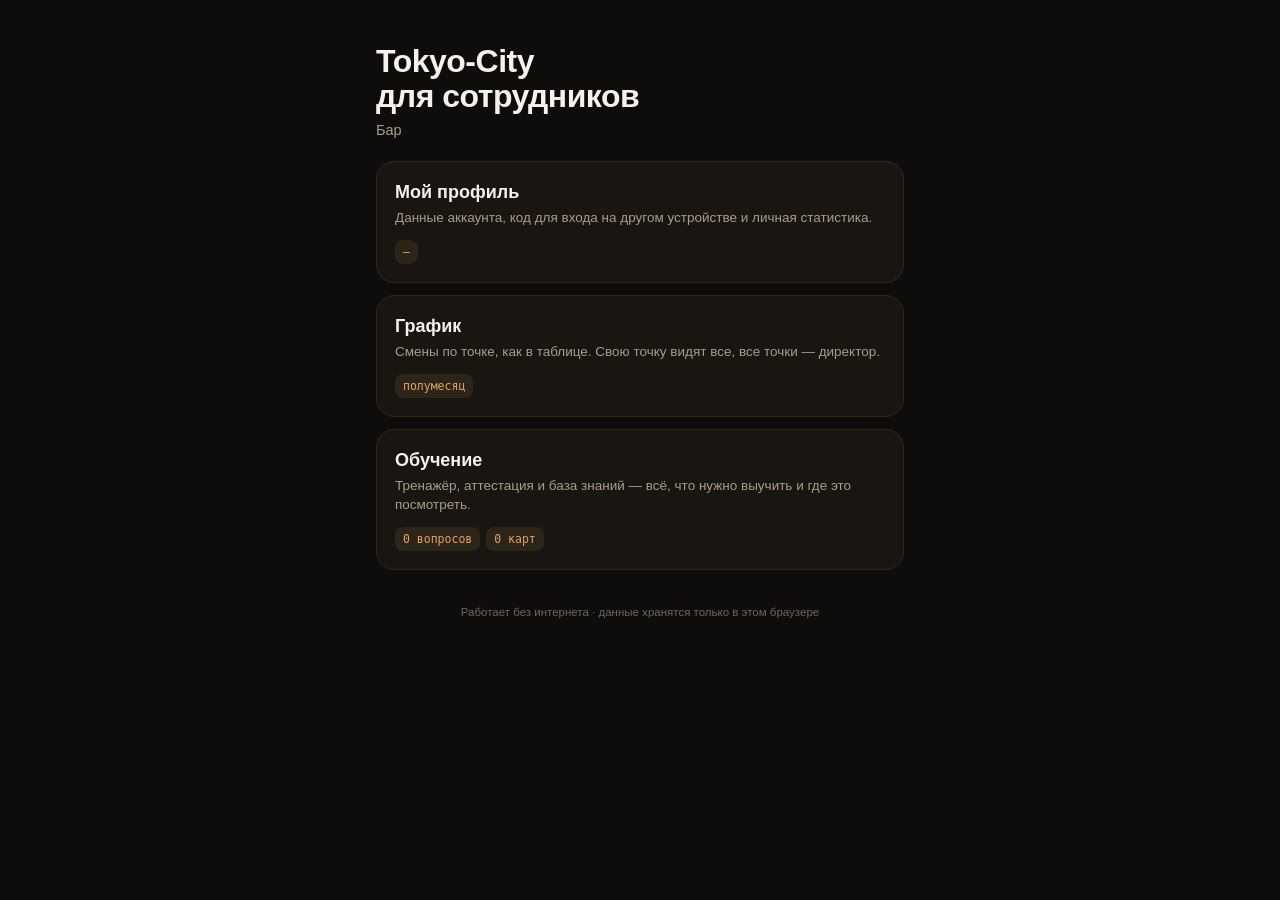
==== commit 201f2ddb: "График: клиент, экран сетки и тест на боевых данных Экран «График» из заглушки стал настоящим. Сетка" ====
--- a/quiz_template.html
+++ b/quiz_template.html
@@ -20,6 +20,10 @@
 body{margin:0;background:var(--bg);color:var(--ink);font-family:var(--sans);
   font-size:16px;line-height:1.4;overscroll-behavior:none;
   padding:env(safe-area-inset-top) env(safe-area-inset-right) env(safe-area-inset-bottom) env(safe-area-inset-left)}
+/* touch-action:manipulation убирает у Safari/Chrome ожидание второго касания:
+   без него быстрый двойной тап по цифре зумит страницу, а первый тап приходит
+   с задержкой 300 мс — на паде это ощущалось как «кнопка не нажалась». */
+button,label,summary,.opt,.chip,.mode,.row a{touch-action:manipulation}
 button{font:inherit;color:inherit;border:0;background:none;cursor:pointer}
 .wrap{max-width:560px;margin:0 auto;padding:18px 16px 28px;min-height:100%;display:flex;flex-direction:column}
 /* Экраны — flex-элементы колонки, а у них min-width:auto: горизонтальная лента чипсов
@@ -122,6 +126,41 @@
 .fb.ok{background:#4FB4771f;color:#9EE0B8}
 .fb.bad{background:#E2564B1f;color:#F3A8A2}
 .fb b{font-family:var(--mono)}
+/* Разбор: вердикт, свой ответ против правильного, состав целиком, выход. */
+.fb .verd{font-family:var(--sans);font-weight:700;font-size:15px}
+.fb .verd .vnote{font-weight:400;opacity:.55;font-size:12px;margin-left:6px}
+.fb .cmp{display:flex;gap:8px;margin-top:9px;flex-wrap:wrap}
+.fb .cmp .c{flex:1 1 130px;background:#0003;border-radius:11px;padding:7px 10px;
+  border-left:3px solid transparent}
+.fb .cmp .c span{display:block;font-size:10.5px;letter-spacing:.1em;text-transform:uppercase;
+  color:var(--ink-3);margin-bottom:2px}
+.fb .cmp .c b{font-size:16px;line-height:1.25;word-break:break-word}
+.fb .cmp .c.ok{border-left-color:var(--ok);color:#9EE0B8}
+.fb .cmp .c.bad{border-left-color:var(--bad);color:#F3A8A2;text-decoration:line-through;
+  text-decoration-color:#E2564B99}
+.fb .fbcard{display:flex;align-items:center;gap:10px;margin-top:10px;background:#0003;
+  border-radius:11px;padding:7px 10px;cursor:pointer}
+.fb .fbcard img{width:38px;height:38px;border-radius:9px;object-fit:cover;flex:0 0 38px}
+.fb .fbcard .t{min-width:0;flex:1}
+.fb .fbcard .t b{display:block;font-family:var(--sans);font-size:14px;color:var(--ink)}
+.fb .fbcard .t span{font-size:11.5px;color:var(--ink-3)}
+.fb .fbcard i{font-style:normal;font-size:12px;color:var(--acc);white-space:nowrap}
+.fb .comp{display:grid;grid-template-columns:1fr auto;gap:1px 10px;margin-top:9px;
+  background:#0002;border-radius:11px;padding:8px 10px}
+.fb .comp dt{font-size:12.5px;color:var(--ink-2);line-height:1.5;min-width:0}
+.fb .comp dd{margin:0;font-family:var(--mono);font-size:12.5px;color:var(--ink);
+  text-align:right;line-height:1.5}
+.fb .comp dt.hd{font-size:10.5px;letter-spacing:.12em;text-transform:uppercase;color:var(--ink-3);
+  border-top:1px solid var(--line);margin-top:6px;padding-top:6px}
+.fb .comp dd.hd{border-top:1px solid var(--line);margin-top:6px;padding-top:6px}
+.fb .comp dt.g{color:var(--ink-3)}
+.fb .comp dd.g{color:var(--acc)}
+.fb .fbtot{display:flex;justify-content:space-between;margin-top:9px;padding-top:8px;
+  border-top:1px solid #ffffff14;font-size:12.5px;color:var(--ink-2)}
+.fb .fbtot b{font-size:14px;color:var(--ink)}
+/* Шапка вопроса кликабельна только после ответа: до ответа это была бы подсказка. */
+.q .drink.open{cursor:pointer}
+.q .drink.open b::after{content:' ›';color:var(--acc)}
 .pill{display:inline-block;font-family:var(--mono);background:#0003;border-radius:8px;padding:2px 7px;margin-left:4px}
 
 /* результат */
@@ -274,7 +313,12 @@
 .star.off{font-size:15px}
 .star.off.on{color:var(--bad)}
 .rrow .h .star{background:transparent;width:28px;height:28px;flex:0 0 28px;font-size:15px}
-.q .drink .star{margin-left:auto}
+/* Две звезды: слева — коктейль целиком, справа — сам вопрос. Раньше была только
+   вторая, и человек, положивший в избранное коктейль, видел в вопросе пустую звезду
+   и решал, что избранное не сохранилось. */
+.q .drink .stars{margin-left:auto;display:flex;gap:6px;flex:none}
+.q .drink .stars .star{flex:0 0 30px;width:30px;height:30px;font-size:15px}
+.q .drink .stars .star:first-child{background:transparent;border:1px solid var(--line)}
 
 /* ---------- чипсы фильтров (виды напитков, темы вопросов) ---------- */
 .chips-row{display:flex;gap:6px;overflow-x:auto;padding-bottom:4px;margin-bottom:12px;
@@ -306,14 +350,18 @@
 /* Ответ дан — клавиатура больше не нужна. Прячем её, иначе вердикт «Верно/Неверно»
    уезжает под нижний край экрана (проверяли на iPhone 12). */
 .numbox.answered .pad{display:none}
-/* Отклик на нажатие: на телефоне палец закрывает кнопку, и без вспышки непонятно,
-   засчиталось ли касание. Анимация короче времени между двумя нажатиями. */
-.pad button{position:relative;overflow:hidden}
-.pad button.hit{background:var(--acc);color:#17140F;transform:scale(.93)}
-.pad button.hit::after{content:'';position:absolute;inset:0;background:#fff;opacity:.35;
-  animation:flash .18s ease-out forwards}
-@keyframes flash{to{opacity:0}}
-.numbox .disp.hit{border-color:var(--acc)}
+/* Отклик на нажатие: на телефоне палец закрывает кнопку, и без отклика непонятно,
+   засчиталось ли касание. Раньше кнопка целиком заливалась акцентом — слишком резко.
+   Теперь короткая пульсация: сжатие и расходящееся кольцо, без смены цвета.
+   Вешается на pointerdown, поэтому не ждёт click и не запаздывает. */
+.pad button{position:relative}
+.pad button.hit{animation:pulse .26s cubic-bezier(.22,.9,.3,1)}
+@keyframes pulse{
+  0%  {transform:scale(.94); box-shadow:0 0 0 0 rgba(224,164,91,.45)}
+  55% {transform:scale(1.015);box-shadow:0 0 0 7px rgba(224,164,91,0)}
+  100%{transform:none;        box-shadow:0 0 0 0 rgba(224,164,91,0)}
+}
+.numbox .disp.hit{border-color:rgba(224,164,91,.55)}
 /* На компьютере число набирают с клавиатуры — экранные цифры только занимают место.
    Кнопка «Ответ» остаётся: ей же отвечает мышь. */
 /* базовое правило идёт до медиазапроса, иначе перебивает его при равной специфичности */
@@ -330,12 +378,63 @@
 .pad button{background:var(--card-2);border:1px solid var(--line);border-radius:13px;
   padding:clamp(6px,1.15vh,14px) 0;font-family:var(--mono);font-size:clamp(16px,2vh,21px);
   transition:transform .12s,background .18s}
-.pad button:active{transform:scale(.93);background:var(--line)}
+.pad button:active{transform:scale(.96)}
 .pad button.act{background:var(--acc);color:#17140F;font-family:var(--sans);font-size:16px;font-weight:700}
 .pad button.sub{color:var(--ink-2);font-size:19px}
+/* Стрелки над «2» и «3»: ниже цифр по высоте, чтобы не отъедать место у пада. */
+.pad button.nav{padding:clamp(3px,.7vh,7px) 0;font-size:clamp(14px,1.7vh,18px);
+  color:var(--acc);background:transparent;border-color:transparent}
+.pad button.nav:active{background:var(--card-2)}
+@media (hover:hover) and (pointer:fine){ .pad button.nav, .pad>span{display:none} }
 .pad .quick{grid-column:1/-1;display:flex;gap:6px;overflow-x:auto;scrollbar-width:none}
 .pad .quick::-webkit-scrollbar{display:none}
 .pad .quick button{flex:0 0 auto;padding:9px 14px;font-size:15px;border-radius:11px;color:var(--ink-2)}
+
+/* ---------- график смен ----------
+   Сетка «сотрудник × день» как в рабочей таблице: колонка с именами прилипшая,
+   дни листаются вбок. Вертикально шапка не липнет намеренно — при восьми
+   сотрудниках таблица короче экрана, а overflow-x:auto всё равно сделал бы
+   контейнер прокручиваемым и по вертикали, оторвав шапку от страницы. */
+.schtop{display:flex;align-items:center;gap:10px;margin-bottom:12px}
+.schnav{width:36px;height:36px;flex:0 0 36px;border-radius:12px;background:var(--card);
+  display:grid;place-items:center;font-size:19px;color:var(--ink-2)}
+.schnav:active{background:var(--card-2)}
+.schper{flex:1;text-align:center;min-width:0}
+.schper b{display:block;font-size:16px}
+.schper span{font-size:10.5px;color:var(--ink-3);text-transform:uppercase;letter-spacing:.1em}
+.schscroll{overflow-x:auto;-webkit-overflow-scrolling:touch;border:1px solid var(--line);
+  border-radius:14px;background:var(--card)}
+.schscroll::-webkit-scrollbar{height:0}
+.schgrid{border-collapse:separate;border-spacing:0;font-size:12.5px;width:max-content}
+.schgrid th,.schgrid td{white-space:nowrap;text-align:center;padding:0}
+.schgrid .nm{position:sticky;left:0;z-index:2;background:var(--card);text-align:left;
+  min-width:124px;max-width:124px;padding:7px 10px;border-right:1px solid var(--line)}
+.schgrid .nm b{display:block;font-size:12.5px;font-weight:600;overflow:hidden;text-overflow:ellipsis}
+.schgrid .nm span{font-size:10.5px;color:var(--ink-3);font-family:var(--mono)}
+.schgrid thead .nm{background:var(--card-2);color:var(--ink-3);font-weight:400;font-size:11px}
+.schgrid thead th{background:var(--card-2);min-width:56px;padding:5px 3px;
+  border-bottom:1px solid var(--line);vertical-align:top}
+.schgrid thead th i{display:block;font-style:normal;font-size:10px;color:var(--ink-3);
+  text-transform:uppercase;letter-spacing:.06em}
+.schgrid thead th b{display:block;font-size:14px;line-height:1.15}
+/* Счётчик барменов на смене. Смены на чужой точке в него не входят. */
+.schgrid thead th u{display:block;text-decoration:none;font-family:var(--mono);font-size:10.5px;
+  color:var(--ink-3)}
+.schgrid thead th u em{font-style:normal;color:var(--acc)}
+.schgrid thead th.few u{color:var(--bad)}          /* людей меньше минимума */
+.schgrid thead th.over b{color:var(--acc)}         /* перебор по часам */
+.schgrid tbody tr+tr td{border-top:1px solid var(--line)}
+.schgrid td.c{font-family:var(--mono);font-size:12px;padding:7px 4px;color:var(--ink);
+  border-left:1px solid #ffffff08;line-height:1.25}
+.schgrid td.c.off{background:#E2564B22;color:#E2564B;font-size:14px}
+.schgrid td.c.away{background:#E0A45B1f;color:var(--acc)}
+.schgrid td.c.away em{display:block;font-style:normal;font-size:9px;opacity:.8}
+.schgrid td.c.wish{background:#ffffff14;color:#F6F2EA}
+.schnote{background:var(--card);border-radius:12px;padding:9px 12px;margin-top:8px;
+  font-size:13px;color:var(--ink-2)}
+.schnote b{display:block;font-size:11px;color:var(--ink-3);text-transform:uppercase;
+  letter-spacing:.08em;margin-bottom:2px}
+.schnote.ev{border-left:3px solid var(--acc)}
 
 /* ---------- «впиши весь состав» ---------- */
 .fillt tr.act td{color:var(--acc)}
@@ -424,7 +523,8 @@
 <div class="wrap">
   <div class="top hidden" id="top">
     <button class="back" id="back">‹</button>
-    <button class="back hidden" id="prev" title="Предыдущий вопрос">↶</button>
+    <button class="back hidden" id="prev" title="Предыдущий вопрос">‹‹</button>
+    <button class="back hidden" id="fwd" title="Следующий вопрос">››</button>
     <div class="bar"><i id="prog"></i></div>
     <div class="count" id="count"></div>
     <div class="hearts" id="hearts"></div>
@@ -443,14 +543,14 @@
     <button class="mode" data-mode="sched">
       <b>График</b>
       <span>Смены по точке, как в таблице. Свою точку видят все, все точки — директор.</span>
-      <div class="tags"><i>скоро</i></div>
+      <div class="tags"><i id="schTag">полумесяц</i></div>
     </button>
     <button class="mode" data-mode="learn">
       <b>Обучение</b>
       <span>Тренажёр, аттестация и база знаний — всё, что нужно выучить и где это посмотреть.</span>
       <div class="tags"><i id="bankSize">0 вопросов</i><i id="refSize">0 карт</i></div>
     </button>
-    <button class="mode ghost hidden" data-mode="roadmap" id="rmBtn">
+    <button class="mode hidden" data-mode="roadmap" id="rmBtn">
       <b>Роадмап</b>
       <span>План развития: что готово, что в работе, что впереди. Видите только вы.</span>
     </button>
@@ -460,11 +560,9 @@
   <!-- ОБУЧЕНИЕ -->
   <div id="learn" class="hidden">
     <div class="scrhead"><button class="back" data-home="1">‹</button><h1>Обучение</h1></div>
-    <div class="stats">
-      <div><b id="stTotal">0</b><span>ПОПЫТОК</span></div>
-      <div><b id="stBest">—</b><span>ЛУЧШИЙ РЕЗУЛЬТАТ</span></div>
-      <div><b id="stAcc">—</b><span>ТОЧНОСТЬ</span></div>
-    </div>
+    <details class="cheatbox" id="learnStat"><summary>Моя статистика</summary>
+      <div id="learnStatBody"></div>
+    </details>
     <button class="mode" data-mode="setup">
       <b>Тренажёр</b>
       <span>Без таймера и лимита ошибок. Внутри — настройки подбора и разбор ошибок.</span>
@@ -567,10 +665,26 @@
       <span>Тренировочный прогон: проходить можно сколько угодно раз, результат остаётся на устройстве.</span>
       <div class="tags"><i>75 вопросов</i><i>30:00</i></div>
     </button>
+    <button class="mode" id="attFav">
+      <b>Пробная по избранному</b>
+      <span>Тот же формат, но только по коктейлям, ингредиентам и вопросам, отмеченным звездой.</span>
+      <div class="tags"><i id="attFavN">—</i><i>30:00</i></div>
+    </button>
     <button class="mode ghost">
       <b>Назначенная <span style="color:var(--ink-3);font-size:12px">скоро</span></b>
       <span>Аттестацию ставит управляющий: дата, состав вопросов и результат уходят в общий отчёт.</span>
     </button>
+  </div>
+
+  <!-- ГРАФИК СМЕН -->
+  <div id="sched" class="hidden">
+    <div class="scrhead"><button class="back" data-home="1">‹</button><h1>График</h1></div>
+    <div class="schtop">
+      <button class="schnav" id="schPrev" title="Предыдущий полумесяц">‹</button>
+      <div class="schper"><b id="schTitle">—</b><span id="schState"></span></div>
+      <button class="schnav" id="schNext" title="Следующий полумесяц">›</button>
+    </div>
+    <div id="schBody"></div>
   </div>
 
   <!-- РОАДМАП (только владельцу) -->
@@ -715,6 +829,13 @@
 const fmt = v => Number.isInteger(v) ? String(v) : String(v).replace('.',',');
 const shuffle = a => { for(let i=a.length-1;i>0;i--){const j=Math.random()*(i+1)|0; [a[i],a[j]]=[a[j],a[i]];} return a; };
 const mmss = s => `${String(Math.floor(s/60)).padStart(2,'0')}:${String(s%60).padStart(2,'0')}`;
+// Что человек ввёл на самом деле — нужно, чтобы в разборе показать его ответ
+// рядом с правильным, а не только правильный.
+function myAnswer(q){
+  if(q.t==='mfill') return PAD ? PAD.vals.slice() : [];
+  if(q.t==='num'||q.t==='fill') return PAD ? PAD.vals[0] : '';
+  return S ? S.pick : null;
+}
 const answerText = q =>
   q.t==='mfill' ? q.a.map(v=>fmt(v)).join(' · ')+' '+q.unit
 : (q.t==='num'||q.t==='fill') ? `${fmt(q.a)} ${q.unit}`
@@ -723,10 +844,14 @@
    .replace(/\?$/,'').replace(/ идёт в украшение/,' · украшение')
    .replace(/^В какой посуде.*$/,'Посуда').replace(/^Чем украшается.*$/,'Набор украшений');
 
-function pickExam(){
+function pickExam(favOnly){
   // «впиши весь состав» — тоже ввод числа, только полей несколько
   const isNum = q => q.t==='num'||q.t==='fill'||q.t==='mfill';
-  const pool = BANK.filter(q=>playable(q) && (q.t!=='mfill' || q.a.length<=4));  // без простыней и выключенного
+  let pool = BANK.filter(q=>playable(q) && (q.t!=='mfill' || q.a.length<=4));  // без простыней и выключенного
+  // Аттестация по избранному: тот же формат и те же квоты, но пул сужен звёздами.
+  // Если избранного мало, квоты не наберутся — добор ниже возьмёт что есть,
+  // и аттестация будет короче 75 вопросов. Это честнее, чем разбавлять её чужими.
+  if(favOnly) pool = pool.filter(favQuestion);
   const by = c => pool.filter(q=>q.cat===c && isNum(q));
   const byc = c => pool.filter(q=>q.cat===c && !isNum(q));
   const take = (arr,n) => shuffle(arr.slice()).slice(0,n);
@@ -751,8 +876,11 @@
 
 /* ---------- состояние ---------- */
 let S = null, tick = null;
+// «Пробная» и «Пробная по избранному» — один и тот же формат: таймер, скрытый выход,
+// зачёт по числу ошибок. Отличается только пул, поэтому проверка режима одна на всех.
+const isExam = () => !!S && (S.mode==='exam' || S.mode==='examfav');
 const SCREENS = ['home','quiz','result','errors','ref','setup','qbase','login','kb','attest','stub',
-                 'learn','profile','roadmap'];
+                 'learn','profile','roadmap','sched'];
 
 function show(id){
   SCREENS.forEach(x=>$('#'+x).classList.toggle('hidden', x!==id));
@@ -829,10 +957,21 @@
 
 // Один и тот же факт спрашивается по-разному: точным вводом, выбором, пропуском в составе.
 // В одной сессии это выглядит как повтор, поэтому от каждой строки рецепта берём один вопрос.
+// Хвост sk — это СПОСОБ спрашивания (точный ввод, выбор, пропуск в составе, весь состав).
+// Один факт, спрошенный по-разному, в одной сессии повторяться не должен, поэтому хвост
+// отбрасывается. А вот «glass», «garset», «tech», «sum», «pcs» — это разные ФАКТЫ одного
+// напитка. Раньше у них хвоста не было, и они схлопывались в общий ключ «Напиток|i»:
+// из посуды, набора украшений и техники в сессию попадал только один вопрос из трёх,
+// а по 24 напиткам вопросы просто пропадали.
+const ASK_I = {i:1, fill:1, mfill:1};
+const ASK_X = {num:1, choice:1};
 function dedupKey(q){
   const p = (q.sk||q.id).split('|');
-  const kind = p[p.length-1]==='g' ? 'g' : 'i';   // украшение и состав — всё-таки разные факты
-  return p.slice(0,-1).join('|')+'|'+kind;
+  const last = p[p.length-1];
+  if(ASK_I[last]) return p.slice(0,-1).join('|')+'|i';
+  if(last==='g')  return p.slice(0,-1).join('|')+'|g';
+  if(ASK_X[last]) return p.slice(0,-1).join('|')+'|x';
+  return q.sk || q.id;
 }
 // У зелёных чаёв доза и температура одинаковы (8 гр, 80 °C), у чёрных — свои 10 гр
 // и 100 °C. Три подряд одинаковых вопроса про разные сорта ничему не учат, поэтому
@@ -867,7 +1006,10 @@
   if(o.cat!=='all')   list = list.filter(q=>q.cat===o.cat);
   if(o.pool==='new')  list = list.filter(q=>!store.solved[q.id]);
   if(o.pool==='fav')  list = list.filter(favQuestion);
-  return dedupe(shuffle(list.slice()));
+  // Порядок фиксирован: dedupe схлопывает разные вопросы в зависимости от того,
+  // кто встретился первым, и на перемешанном списке счётчик «готово вопросов»
+  // прыгал при каждом переключении фильтра. Перемешиваем уже готовый пул — в start().
+  return dedupe(list.slice().sort((a,b)=>a.id<b.id?-1:a.id>b.id?1:0));
 }
 
 function renderSetup(){
@@ -917,16 +1059,36 @@
 $('#setTotal').addEventListener('change', e=>{ store.showTotal=e.target.checked; save(); });
 $('#setGo').addEventListener('click', ()=>{ if(trainPool(OPT).length) start('train'); });
 
+/* ---------- случайный порядок ----------
+   В банке варианты и строки состава лежат в фиксированном порядке, и человек
+   быстро начинал помнить «правильный — третий» или «суперджус всегда предпоследний».
+   Поэтому перед сессией каждый вопрос копируется с перемешанными вариантами
+   и строками. Копия, а не правка BANK: id и разбор ошибок должны остаться прежними. */
+function shuffleOpts(q){
+  if(!q.opts || q.opts.length < 2) return q;
+  const ord = shuffle(q.opts.map((_,i)=>i));
+  return Object.assign({}, q, {opts: ord.map(i=>q.opts[i]), ai: ord.indexOf(q.ai)});
+}
+function shuffleRows(q){
+  if((q.t!=='mfill' && q.t!=='fill') || !q.rows) return q;
+  let bi = 0;
+  const tagged = q.rows.map(r => ({r, a: r[1]==='' ? (q.t==='mfill' ? q.a[bi++] : q.a) : null}));
+  shuffle(tagged);
+  const a = tagged.filter(x=>x.a!=null).map(x=>x.a);
+  return Object.assign({}, q, {rows: tagged.map(x=>x.r), a: q.t==='mfill' ? a : q.a});
+}
+const varied = q => shuffleRows(shuffleOpts(q));
+
 /* ---------- запуск ---------- */
 function start(mode){
   let list;
-  if(mode==='exam') list = pickExam();
-  else if(mode==='train') list = trainPool(OPT);
+  if(mode==='exam' || mode==='examfav') list = pickExam(mode==='examfav');
+  else if(mode==='train') list = shuffle(trainPool(OPT));
   else list = dedupe(shuffle(Object.keys(store.errors).map(id=>BY_ID[id]).filter(Boolean)));
   if(!list.length){ renderHome(); return; }
   if(mode==='train'){ store.sess = null; save(); }
-  S = {mode, list, k:0, right:0, wrong:0, lives:EX_LIVES, left:EX_SEC, done:[],
-       t0:Date.now(), ans:{}, again:{}};
+  S = {mode, list:list.map(varied), k:0, right:0, wrong:0, lives:EX_LIVES, left:EX_SEC, done:[],
+       t0:Date.now(), ans:{}, again:{}, pick:null};
   runSession();
 }
 
@@ -941,14 +1103,16 @@
   const sv = store.sess; if(!sv) return;
   const list = sv.ids.map(id=>BY_ID[id]).filter(Boolean);
   if(!list.length){ store.sess=null; save(); renderSetup(); return; }
-  S = {mode:'train', list, k:Math.min(sv.k,list.length-1), right:sv.right||0, wrong:sv.wrong||0,
-       lives:EX_LIVES, left:EX_SEC, done:[], t0:sv.t0||Date.now(), ans:sv.ans||{}, again:{}};
+  S = {mode:'train', list:list.map(varied), k:Math.min(sv.k,list.length-1),
+       right:sv.right||0, wrong:sv.wrong||0,
+       lives:EX_LIVES, left:EX_SEC, done:[], t0:sv.t0||Date.now(), ans:sv.ans||{},
+       again:{}, pick:null};
   runSession();
 }
 
 function runSession(){
   show('quiz');
-  if(S.mode==='exam'){
+  if(isExam()){
     $('#timer').textContent = mmss(S.left);
     clearInterval(tick);
     tick = setInterval(()=>{
@@ -963,7 +1127,7 @@
 /* ---------- отрисовка вопроса ---------- */
 // Выход напитка — подсказка: зная его, пропуск считается арифметикой. На экзамене
 // не показываем никогда, в тренировке это выбор пользователя.
-const showTotal = () => S.mode!=='exam' && !!store.showTotal;
+const showTotal = () => !isExam() && !!store.showTotal;
 // Подсказка «выход = сумма всех жидкостей» имеет смысл, только когда выход виден.
 // С выключённым показом это просто дразнилка, а на экзамене — ещё и лишний намёк.
 const hintOf = q => (q.hint && q.hint.indexOf('выход') === 0 && !showTotal()) ? '' : q.hint;
@@ -978,6 +1142,7 @@
     ? `<span style="color:var(--bad)">${S.wrong} ошиб.</span>`
     : '<span style="color:var(--ink-3)">без ошибок</span>';
   $('#prev').classList.toggle('hidden', S.k===0);
+  $('#fwd').classList.toggle('hidden', !canFwd());
   const img = q.img ? `<img src="${src(q.img)}" alt="">` : '';
   const nBlanks = q.t==='mfill' ? q.a.length : (q.t==='fill' ? 1 : 0);
   let bi = -1;
@@ -996,7 +1161,10 @@
   $('#quiz').innerHTML = `<div class="q" id="qc">
       <div class="drink">${img}<div><span>${kind}</span><b>${q.drink}</b>
         ${q.tag?`<div class="tagline">${q.tag}</div>`:''}</div>
-        ${starHTML(isFavQ(q.id), 'id="favQ"')}</div>
+        <div class="stars">
+          ${starHTML(isFav(q.drink), 'data-fav="'+q.drink.replace(/"/g,'&quot;')+'" title="Коктейль в избранном"')}
+          ${starHTML(isFavQ(q.id), 'id="favQ" title="Этот вопрос в избранном"')}
+        </div></div>
       <h2>${q.q}</h2>
       ${hintOf(q)?`<div class="hint">${hintOf(q)}</div>`:''}
       ${body}
@@ -1017,8 +1185,29 @@
 // поэтому цифры вводятся своим падом. Он же обслуживает несколько полей у «впиши состав».
 let PAD = null;
 
+// Все ли поля заполнены и куда прыгать дальше — нужно и кнопке «Дальше», и стрелкам.
+const padFull = () => PAD.vals.every(v=>v!=='');
+function padNextEmpty(){
+  for(let k=1;k<=PAD.n;k++){ const i=(PAD.i+k)%PAD.n; if(PAD.vals[i]==='') return i; }
+  return -1;
+}
+function padGo(i){
+  if(!PAD || !PAD.many) return;
+  PAD.i = (i + PAD.n) % PAD.n;
+  padDraw();
+  const tr = $('#ftab') && $('#ftab').querySelectorAll('tr[data-b]')[PAD.i];
+  if(tr) tr.scrollIntoView({block:'nearest'});
+}
+
 function padHTML(q, nBlanks){
   const many = nBlanks > 1;
+  // Ряд стрелок стоит прямо над цифрами «2» и «3»: переключает ингредиент,
+  // не трогая набранное число. Тыкать в узкую строку таблицы на телефоне неудобно.
+  const navrow = many
+    ? `<span></span>
+       <button data-step="-1" class="nav" title="Предыдущий ингредиент">↑</button>
+       <button data-step="1"  class="nav" title="Следующий ингредиент">↓</button>`
+    : '';
   return `<div class="numbox" id="numbox">
     <div class="disp" id="disp">
       <span class="val ph" id="val">0<i></i></span>
@@ -1026,8 +1215,9 @@
     </div>
     ${many?`<div class="hint" id="slotHint"></div>`:''}
     <div class="padhint">Введите число с клавиатуры · Enter — ответить${
-      many?' · Tab или Enter — следующее поле':''}</div>
+      many?' · Tab или ↑/↓ — другое поле':''}</div>
     <div class="pad">
+      ${navrow}
       ${[1,2,3,4,5,6,7,8,9].map(d=>`<button data-d="${d}">${d}</button>`).join('')}
       <button data-d="," class="sub">,</button>
       <button data-d="0">0</button>
@@ -1050,7 +1240,9 @@
     });
     $('#slotHint').textContent = 'Поле '+(PAD.i+1)+' из '+PAD.n+' · '+
       rows[PAD.i].firstElementChild.textContent.trim();
-    $('#ok').textContent = PAD.i===PAD.n-1 ? 'Ответ' : 'Дальше';
+    // «Ответ» появляется, как только заполнены все поля, а не только на последнем:
+    // человек мог начать с середины и дозаполнить пропуски вразнобой.
+    $('#ok').textContent = padFull() ? 'Ответ' : 'Дальше';
   } else if(tab){
     const tr=tab.querySelector('tr[data-b]');
     if(tr){ tr.classList.add('act'); tr.querySelector('.slot').textContent = v ? v+' '+q.unit : '—'; }
@@ -1060,9 +1252,14 @@
 function initPad(q, nBlanks){
   PAD = {q, n:Math.max(1,nBlanks), i:0, vals:new Array(Math.max(1,nBlanks)).fill(''),
          many:nBlanks>1, locked:false};
+  // Отклик рисуем на pointerdown: click приходит только когда палец оторван,
+  // и на телефоне это читалось как запаздывание анимации.
+  $('#numbox').addEventListener('pointerdown', e=>{
+    const b=e.target.closest('button'); if(b && !PAD.locked) hit(b);
+  });
   $('#numbox').addEventListener('click', e=>{
     const b=e.target.closest('button'); if(!b || PAD.locked) return;
-    hit(b);
+    if(b.dataset.step){ padGo(PAD.i + (+b.dataset.step)); return; }
     if(b.dataset.d!=null){
       const d=b.dataset.d;
       if(d===',' && (PAD.vals[PAD.i].includes(',')||!PAD.vals[PAD.i])) return;
@@ -1073,7 +1270,11 @@
     if(b.dataset.q!=null){ PAD.vals[PAD.i]=b.dataset.q; padDraw(); return; }
     if(b.id==='ok'){
       if(!PAD.vals[PAD.i]) return;
-      if(PAD.i < PAD.n-1){ PAD.i++; padDraw(); return; }
+      // Все поля заполнены — проверяем сразу, где бы ни стоял курсор. Раньше
+      // с середины списка приходилось «спускаться» кнопкой «Дальше» по одному.
+      if(padFull()){ submitNum(); return; }
+      const nx = padNextEmpty();
+      if(nx >= 0){ padGo(nx); return; }
       submitNum();
     }
   });
@@ -1091,10 +1292,10 @@
   b.classList.remove('hit');
   void b.offsetWidth;                   // перезапуск анимации при быстрых нажатиях
   b.classList.add('hit');
-  setTimeout(()=>b.classList.remove('hit'), 170);
+  setTimeout(()=>b.classList.remove('hit'), 260);
   const d = $('#disp');
-  if(d){ d.classList.add('hit'); setTimeout(()=>d.classList.remove('hit'), 170); }
-  if(navigator.vibrate) try{ navigator.vibrate(8); }catch(e){}
+  if(d){ d.classList.add('hit'); setTimeout(()=>d.classList.remove('hit'), 200); }
+  if(navigator.vibrate) try{ navigator.vibrate(6); }catch(e){}
 }
 
 const numOf = t => parseFloat((t||'').replace(',','.'));
@@ -1128,6 +1329,7 @@
   const q=S.list[S.k];
   const btns=$('#quiz').querySelectorAll('.opt');
   if(btns[0].disabled) return;
+  S.pick = i;
   btns.forEach((b,j)=>{ b.disabled=true;
     if(j===q.ai) b.classList.add('ok');
     else if(j===i) b.classList.add('bad');
@@ -1135,17 +1337,58 @@
   grade(i===q.ai);
 }
 
+/* ---------- разбор ответа ----------
+   Раньше здесь была одна строка «Правильный ответ: 40 мл». Заказчик просил показывать
+   меню целиком: свой ответ против правильного, весь состав с граммовками, выход
+   и переход в карточку — не уходя с вопроса. */
+function myAnswerText(q, my){
+  if(my==null || my==='' || (Array.isArray(my) && !my.length)) return '—';
+  if(q.t==='mfill') return my.map(v=>v===''?'—':v).join(' · ')+' '+q.unit;
+  if(q.t==='num'||q.t==='fill') return my+' '+q.unit;
+  return (q.opts && q.opts[my]!=null) ? q.opts[my] : '—';
+}
+
+function fbHTML(q, ok, my, note){
+  const r = (q.r!=null && REC.recipes[q.r]) ? REC.recipes[q.r] : null;
+  // Выход пишем всегда, где он вообще известен: заказчик просил видеть его в каждом разборе.
+  const total = (r && r.total) || q.total || '';
+  const cmp = ok
+    ? `<div class="cmp"><div class="c ok"><span>правильно</span><b>${answerText(q)}</b></div></div>`
+    : `<div class="cmp">
+         <div class="c bad"><span>ваш ответ</span><b>${myAnswerText(q, my)}</b></div>
+         <div class="c ok"><span>правильно</span><b>${answerText(q)}</b></div>
+       </div>`;
+  // Полное меню показываем только при разборе ошибки: верный ответ листается сам,
+  // читать там нечего, а простыня успевала бы только мигнуть.
+  const menu = (!ok && r)
+    ? `<div class="fbcard" data-r="${q.r}">
+         ${r.img?`<img src="${src(r.img)}" alt="">`:''}
+         <div class="t"><b>${r.name}</b><span>${[r.tech,r.glass].filter(Boolean).join(' · ')}${
+           r.tag?' · '+r.tag:''}</span></div><i>рецепт ›</i>
+       </div>${compHTML(r)}`
+    : '';
+  const out = total ? `<div class="fbtot">Выход<b>${total}</b></div>` : '';
+  return `<div class="verd">${ok?'Верно':'Неверно'}${
+      note?`<span class="vnote">${note}</span>`:''}</div>
+    ${cmp}${menu}${out}
+    <span class="next" id="fbNext">Дальше</span>`;
+}
+
+// Шапка вопроса открывает карточку только после ответа — иначе это подсказка.
+function armDrinkCard(q){
+  const d = $('#quiz').querySelector('.drink');
+  if(d && q.r!=null){ d.classList.add('open'); d.setAttribute('data-r', q.r); }
+}
+
 // возврат к уже отвеченному вопросу: показываем правильный ответ и не пересчитываем статистику
 function replay(q, rec){
   if(PAD) PAD.locked = true;
   const fb=$('#fb');
   fb.className = 'fb '+(rec.ok?'ok':'bad')+' show';
-  fb.innerHTML = (rec.ok?'Верно':'Правильный ответ: <b>'+answerText(q)+'</b>')
-    + '<span style="opacity:.55;font-size:12px"> · этот вопрос вы уже отвечали</span>'
-    + (q.r!=null ? '<br><span class="fbbtn" id="showRec" data-r="'+q.r+'">Открыть рецепт целиком</span>' : '')
-    + '<br><span class="next" id="fbNext">Дальше</span>';
+  fb.innerHTML = fbHTML(q, rec.ok, rec.my, 'этот вопрос вы уже отвечали');
+  armDrinkCard(q);
   $('#quiz').querySelectorAll('.opt').forEach((b,j)=>{ b.disabled=true;
-    b.classList.add(j===q.ai ? 'ok' : 'dim'); });
+    b.classList.add(j===q.ai ? 'ok' : (j===rec.my && !rec.ok ? 'bad' : 'dim')); });
   const nb = $('#numbox'); if(nb) nb.classList.add('answered');
   const nx = $('#fbNext'); if(nx) nx.onclick = ()=>next();
   const tab=$('#ftab');
@@ -1160,31 +1403,33 @@
 function grade(ok){
   const q=S.list[S.k], fb=$('#fb');
   S.done.push({id:q.id, ok});
-  S.ans[q.id] = {ok};
+  S.ans[q.id] = {ok, my:myAnswer(q)};
+  $('#fwd').classList.toggle('hidden', !canFwd());
   store.stats.total++; if(ok) store.stats.right++;
   if(ok){
     S.right++;
     store.solved[q.id] = 1;                      // для режима «только нерешённые»
     if(store.errors[q.id]){ delete store.errors[q.id]; }
-    fb.className='fb ok show'; fb.innerHTML='Верно';
+    fb.className='fb ok show';
+    fb.innerHTML = fbHTML(q, true, S.ans[q.id].my, '');
   } else {
     S.wrong++;
     delete store.solved[q.id];
     store.errors[q.id] = (store.errors[q.id]||0)+1;
     // Ошибку надо переспросить, пока она свежая: вставляем копию в ближайшие 50 вопросов.
-    if(S.mode!=='exam' && !S.again[q.id]){
+    if(!isExam() && !S.again[q.id]){
       S.again[q.id] = 1;
       const at = Math.min(S.list.length, S.k + 20 + Math.floor(Math.random()*30));
-      S.list.splice(at, 0, q);
+      // Заново перемешанная копия: иначе при повторе варианты стоят в том же порядке
+      // и вопрос решается по памяти позиции, а не по знанию.
+      S.list.splice(at, 0, varied(BY_ID[q.id] || q));
     }
     fb.className='fb bad show';
-    fb.innerHTML = 'Правильный ответ: <b>'+answerText(q)+'</b>'
-      + '<span style="opacity:.55;font-size:12px"> · тап или Enter — дальше</span>'
-      + (q.r!=null ? '<br><span class="fbbtn" id="showRec" data-r="'+q.r+'">Открыть рецепт целиком</span>' : '')
-      + '<br><span class="next" id="fbNext">Дальше</span>';
-    const nx = $('#fbNext'); if(nx) nx.onclick = ()=>next();
+    fb.innerHTML = fbHTML(q, false, S.ans[q.id].my, 'тап мимо разбора или Enter — дальше');
     $('#qc').classList.add('shake');
   }
+  armDrinkCard(q);
+  const nx = $('#fbNext'); if(nx) nx.onclick = ()=>next();
   save();
   // Верный ответ листается сам — там читать нечего. Неверный ждёт человека:
   // нужно успеть посмотреть правильное значение и при желании открыть рецепт.
@@ -1194,7 +1439,9 @@
 
 function onAdvance(e){
   // тап по кнопке рецепта, по своей клавиатуре, по звезде и внутри модалки не листает вопрос
-  if(e && e.target.closest && e.target.closest('#modal, #showRec, .numbox, .star, .top')){
+  // Разбор теперь — читаемая панель с составом и карточкой напитка: тап по ней
+  // не должен листать вопрос, иначе до рецепта не дотянуться. Листает тап мимо.
+  if(e && e.target.closest && e.target.closest('#modal, .fb, .drink, .numbox, .star, .top')){
     document.addEventListener('pointerdown', onAdvance, {once:true});
     return;
   }
@@ -1211,16 +1458,26 @@
   if(S.k>=S.list.length) finish('end'); else renderQ();
 }
 
-// Шаг назад: вопрос показывается с разбором, отвечать заново не нужно.
-function prevQ(){
-  if(!S || S.k===0) return;
+// Шаг назад и шаг вперёд по уже пройденным вопросам: показываются с разбором,
+// отвечать заново не нужно. Вперёд пускаем только туда, где ответ уже есть —
+// иначе стрелка позволяла бы проматывать вопросы, не отвечая.
+function canFwd(){
+  if(!S || S.k >= S.list.length-1) return false;
+  const q = S.list[S.k];
+  return S.ans[q.id] != null;
+}
+function stepQ(d){
+  if(!S || S.ended) return;
   S.armed=false;
   document.removeEventListener('pointerdown', onAdvance);
   clearTimeout(S.timer);
-  S.k--;
+  S.k += d;
   saveSession();
   renderQ();
 }
+function prevQ(){ if(S && S.k>0 && !modalOn()) stepQ(-1); }
+function nextQ(){ if(canFwd() && !modalOn()) stepQ(1); }
+const modalOn = () => $('#modal').classList.contains('on');
 
 function finish(why){
   if(S.ended) return; S.ended=true; S.armed=false;
@@ -1228,29 +1485,48 @@
   clearInterval(tick); clearTimeout(S.timer);
   if(S.mode==='train') store.sess=null;
   const secs = Math.round((Date.now()-S.t0)/1000);
-  if(S.mode==='exam'){
+  if(isExam()){
     store.stats.runs++;
     if(S.right>store.stats.best) store.stats.best=S.right;
   }
   save();
-  const passed = S.mode!=='exam' ? null : (why==='end' && S.wrong <= EX_LIVES);
-  const title = S.mode==='exam'
+  const passed = !isExam() ? null : (why==='end' && S.wrong <= EX_LIVES);
+  const title = isExam()
       ? (passed ? 'Аттестация сдана' : (why==='time' ? 'Время вышло' : `Не сдано · ошибок ${S.wrong}`))
       : (S.mode==='train' ? 'Тренажёр завершён' : 'Разбор ошибок завершён');
   const acc = S.done.length ? Math.round(S.right/S.done.length*100) : 0;
   const errN = Object.keys(store.errors).length;
+  // Разбор ошибок прямо в итогах аттестации. В тренировке этого нет намеренно:
+  // там ошибка возвращается сама через 20–50 вопросов, без пометки, что это повтор.
+  const miss = isExam() ? S.done.filter(d=>!d.ok) : [];
+  const seenMiss = new Set();
+  const missHTML = miss.length ? `<div class="subhead">Ошибки этой аттестации · ${miss.length}</div>` +
+    miss.map(d=>{
+      if(seenMiss.has(d.id)) return '';
+      seenMiss.add(d.id);
+      const q = S.list.find(x=>x.id===d.id) || BY_ID[d.id];
+      if(!q) return '';
+      const rec = S.ans[q.id] || {};
+      return `<button class="item" data-r="${q.r??''}">${q.img?`<img src="${src(q.img)}">`:''}
+        <div class="txt"><b>${qLabel(q)}</b><span>${q.drink}</span></div>
+        <div style="text-align:right">
+          <div class="ans" style="color:var(--bad);text-decoration:line-through">${myAnswerText(q, rec.my)}</div>
+          <div class="ans">${answerText(q)}</div></div></button>`;
+    }).join('') : '';
   $('#result').innerHTML = `
     <div class="res">
-      <div class="big ${passed===null? '' : (passed?'win':'lose')}">${S.right}<span style="font-size:22px;color:var(--ink-3)">/${S.mode==='exam'?EX_N:S.done.length}</span></div>
+      <div class="big ${passed===null? '' : (passed?'win':'lose')}">${S.right}<span style="font-size:22px;color:var(--ink-3)">/${isExam()?S.list.length:S.done.length}</span></div>
       <h1 style="font-size:22px;margin:12px 0 4px">${title}</h1>
       <p>Точность ${acc}% · время ${mmss(secs)} · ошибок ${S.wrong}</p>
     </div>
+    ${missHTML}
     <div class="row">
       <button class="go" id="again">Ещё раз</button>
       <button class="ghostbtn" id="toErr">Ошибки${errN?' · '+errN:''}</button>
     </div>
     <div class="row"><button class="ghostbtn" id="toHome">На главную</button></div>`;
   show('result');
+  renderLearnStat();
   $('#again').onclick = ()=>{ if(S.mode==='train') renderSetup(); else start(S.mode); };
   $('#toErr').onclick = openErrors;
   $('#toHome').onclick = renderHome;
@@ -1362,6 +1638,227 @@
 <div style="margin-top:8px">Чёрный — прогреть чайник, 4 минуты. Зелёный — кубик льда в кипяток до заварки.
 Крафтовые смеси — 750 мл воды и не менее 5 минут. Тизаны завариваются по правилу чёрного.</div></div></details>
 `;
+
+/* ---------- график смен ----------
+   Единственный экран приложения, который без сети бесполезен: график общий,
+   и localStorage тут не помощник. Поэтому последний просмотренный период
+   кладётся в кеш — чтобы в баре без интернета можно было хотя бы посмотреть,
+   кто сегодня работает. Запись — только онлайн. */
+const SCH = {venue:null, staff:[], settings:{}, period:null,
+             shifts:[], events:[], notes:[], y:0, m:0, half:1,
+             booted:false, busy:false, err:''};
+const SCH_CACHE = 'barquiz.sched';
+const MON = ['января','февраля','марта','апреля','мая','июня','июля','августа',
+             'сентября','октября','ноября','декабря'];
+const MON_N = ['Январь','Февраль','Март','Апрель','Май','Июнь','Июль','Август',
+               'Сентябрь','Октябрь','Ноябрь','Декабрь'];
+const WD = ['вс','пн','вт','ср','чт','пт','сб'];
+const ST_NAME = {wish:'собираем пожелания', draft:'черновик', published:'выкачен'};
+
+// Полумесяц: 1–15 и 16–конец месяца. Второй бывает 13, 15 или 16 дней.
+function periodDays(y, m, half){
+  const last = new Date(y, m, 0).getDate();
+  const from = half===1 ? 1 : 16, to = half===1 ? 15 : last;
+  const out = [];
+  for(let d=from; d<=to; d++) out.push(new Date(y, m-1, d));
+  return out;
+}
+const iso = d => `${d.getFullYear()}-${String(d.getMonth()+1).padStart(2,'0')}-${String(d.getDate()).padStart(2,'0')}`;
+function shiftPeriod(step){
+  let y=SCH.y, m=SCH.m, h=SCH.half+step;
+  while(h>2){ h-=2; m++; if(m>12){ m=1; y++; } }
+  while(h<1){ h+=2; m--; if(m<1){ m=12; y--; } }
+  SCH.y=y; SCH.m=m; SCH.half=h;
+}
+
+// Роль в графике: старший правит всё, менеджер и выше — тоже.
+const schMe = () => SCH.staff.find(s=>s.user_id && AUTH && s.user_id===AUTH.uid) || null;
+const schBoss = () => {
+  const r = (AUTH&&AUTH.role)||'staff';
+  if(r==='manager'||r==='director'||r==='owner') return true;
+  const me = schMe();
+  return !!(me && me.sched_role==='senior');
+};
+
+async function schGet(path){
+  const r = await sbRest(path, {method:'GET'});
+  if(!r.ok) throw new Error('rest '+r.status);
+  return r.json();
+}
+
+// Справочники тянутся один раз за запуск: они меняются редко, а период листают часто.
+async function schBoot(){
+  if(SCH.booted) return;
+  const [venues, staff, settings] = await Promise.all([
+    schGet('venues?select=id,name,address,org,is_own'),
+    schGet('staff?select=id,name,category,sched_role,hours_norm,user_id,active,sort&order=sort'),
+    schGet('sched_settings?select=venue_id,data'),
+  ]);
+  SCH.venues = venues;
+  SCH.venue = venues.find(v=>v.is_own) || venues[0] || null;
+  SCH.staff = staff.filter(s=>s.active);
+  SCH.settings = (settings[0] && settings[0].data) || {};
+  SCH.booted = true;
+}
+
+async function schLoad(){
+  const days = periodDays(SCH.y, SCH.m, SCH.half);
+  const a = iso(days[0]), b = iso(days[days.length-1]);
+  const p = await schGet(`periods?select=*&venue_id=eq.${SCH.venue.id}&dept=eq.bar`
+    + `&year=eq.${SCH.y}&month=eq.${SCH.m}&half=eq.${SCH.half}`);
+  SCH.period = p[0] || null;
+  if(!SCH.period){ SCH.shifts=[]; SCH.events=[]; SCH.notes=[]; return; }
+  const [shifts, events, notes] = await Promise.all([
+    schGet(`shifts?select=id,staff_id,day,layer,kind,start_h,end_h,hours,at_venue_id`
+           + `&period_id=eq.${SCH.period.id}`),
+    schGet(`day_events?select=id,day,kind,title&venue_id=eq.${SCH.venue.id}`
+           + `&day=gte.${a}&day=lte.${b}`),
+    schGet(`day_notes?select=id,day,body&venue_id=eq.${SCH.venue.id}`
+           + `&day=gte.${a}&day=lte.${b}`),
+  ]);
+  SCH.shifts=shifts; SCH.events=events; SCH.notes=notes;
+}
+
+function schCacheSave(){
+  try{ localStorage.setItem(SCH_CACHE, JSON.stringify({
+    venue:SCH.venue, venues:SCH.venues, staff:SCH.staff, settings:SCH.settings,
+    period:SCH.period, shifts:SCH.shifts, events:SCH.events, notes:SCH.notes,
+    y:SCH.y, m:SCH.m, half:SCH.half, at:Date.now()})); }catch(e){}
+}
+function schCacheLoad(){
+  try{
+    const c = JSON.parse(localStorage.getItem(SCH_CACHE)||'null');
+    if(!c) return false;
+    Object.assign(SCH, c, {booted:true});
+    return true;
+  }catch(e){ return false; }
+}
+
+// «Уржумов Василий» -> «Уржумов В.»: полное имя в колонку 124 px не влезает,
+// а обрезанное многоточием «Уржумов Васил…» читается хуже инициала.
+function shortName(n){
+  const p = (n||'').trim().split(/\s+/);
+  return p.length > 1 ? `${p[0]} ${p[1][0]}.` : (p[0]||'');
+}
+const plural = (n, one, few, many) => {
+  const a = Math.abs(n) % 100, b = a % 10;
+  return n + ' ' + (a > 10 && a < 20 ? many : b === 1 ? one : b >= 2 && b <= 4 ? few : many);
+};
+const shiftLabel = s =>
+  s.kind==='off' ? '×'
+  : (s.start_h==null ? '·' : `${String(s.start_h).padStart(2,'0')}-${String(s.end_h).padStart(2,'0')}`);
+
+function renderSched(){
+  const days = periodDays(SCH.y, SCH.m, SCH.half);
+  $('#schTitle').textContent = `${MON_N[SCH.m-1]} ${SCH.y} · ${SCH.half===1?'1–15':'16–'+days[days.length-1].getDate()}`;
+  $('#schState').textContent = SCH.period ? (ST_NAME[SCH.period.state]||'') : 'не составлен';
+
+  if(SCH.err){ $('#schBody').innerHTML = `<div class="note">${SCH.err}</div>`; return; }
+  if(SCH.busy){ $('#schBody').innerHTML = `<div class="note">Загружаю…</div>`; return; }
+  if(!SCH.period){
+    $('#schBody').innerHTML = `<div class="note">На этот полумесяц графика ещё нет.</div>`;
+    return;
+  }
+  // Показываем собранный график; пожелания станут подложкой на следующем шаге.
+  const plan = SCH.shifts.filter(s=>s.layer==='plan');
+  const byCell = {};                       // staff|день -> [смены]
+  plan.forEach(s=>{ (byCell[s.staff_id+'|'+s.day] = byCell[s.staff_id+'|'+s.day] || []).push(s); });
+  const evDays = {};
+  SCH.events.forEach(e=>{ (evDays[e.day] = evDays[e.day]||[]).push(e.title); });
+  const noteDays = {};
+  SCH.notes.forEach(n=>{ (noteDays[n.day] = noteDays[n.day]||[]).push(n.body); });
+
+  // Счётчик барменов на дне: смены на ЧУЖОЙ точке сюда не идут — человек занят,
+  // но не у нас.
+  const onDay = d => plan.filter(s=>s.day===d && s.kind==='work' && !s.at_venue_id).length;
+  const lim = SCH.settings.min_staff || {};
+  const hourLim = SCH.settings.hour_limit || {};
+  const dowKey = d => String(d.getDay()===0 ? 7 : d.getDay());
+  const dayHours = d => plan.filter(s=>s.day===d).reduce((a,s)=>a+(s.hours||0),0);
+
+  const head = days.map(d=>{
+    const k = iso(d), n = onDay(k);
+    const min = +(lim[dowKey(d)]||0), hl = +(hourLim[dowKey(d)]||0);
+    const few = min && n < min;
+    const over = hl && dayHours(k) > hl;
+    return `<th class="${few?'few':''}${over?' over':''}" data-day="${k}">
+      <i>${WD[d.getDay()]}</i><b>${d.getDate()}</b>
+      <u>${n}${evDays[k]?'<em>•</em>':''}</u></th>`;
+  }).join('');
+
+  const body = SCH.staff.map(st=>{
+    const mine = plan.filter(s=>s.staff_id===st.id);
+    const hrs = mine.reduce((a,s)=>a+(s.hours||0),0);
+    const nsh = mine.filter(s=>s.kind==='work').length;
+    const cells = days.map(d=>{
+      const list = byCell[st.id+'|'+iso(d)] || [];
+      if(!list.length) return `<td class="c" data-s="${st.id}" data-d="${iso(d)}"></td>`;
+      const cls = list[0].kind==='off' ? 'off'
+                : list[0].at_venue_id ? 'away' : 'work';
+      const txt = list.map(shiftLabel).join('<br>');
+      const away = list[0].at_venue_id
+        ? (SCH.venues.find(v=>v.id===list[0].at_venue_id)||{}).name : '';
+      return `<td class="c ${cls}" data-s="${st.id}" data-d="${iso(d)}"
+        ${away?`title="${away}"`:''}>${txt}${away?`<em>${away.slice(0,4)}</em>`:''}</td>`;
+    }).join('');
+    return `<tr><td class="nm" title="${st.name}" data-staff="${st.id}"><b>${shortName(st.name)}</b>
+      <span>${hrs} ч · ${plural(nsh,'смена','смены','смен')}${
+        st.sched_role==='senior'?' · старший':''}</span></td>${cells}</tr>`;
+  }).join('');
+
+  const notesHTML = Object.keys(noteDays).sort().map(d=>{
+    const dd = new Date(d+'T00:00:00');
+    return `<div class="schnote"><b>${dd.getDate()} ${MON[dd.getMonth()]}</b>${noteDays[d].join(' · ')}</div>`;
+  }).join('');
+  const evHTML = Object.keys(evDays).sort().map(d=>{
+    const dd = new Date(d+'T00:00:00');
+    return `<div class="schnote ev"><b>${dd.getDate()} ${MON[dd.getMonth()]}</b>${evDays[d].join(' · ')}</div>`;
+  }).join('');
+
+  $('#schBody').innerHTML = `
+    <div class="schscroll"><table class="schgrid">
+      <thead><tr><th class="nm">${SCH.staff.length} чел.</th>${head}</tr></thead>
+      <tbody>${body}</tbody>
+    </table></div>
+    ${evHTML?`<div class="subhead">События</div>${evHTML}`:''}
+    ${notesHTML?`<div class="subhead">Комментарии</div>${notesHTML}`:''}
+    <div class="note" style="margin-top:12px">Точка: ${SCH.venue?SCH.venue.name:'—'}${
+      SCH.venue&&SCH.venue.address?' · '+SCH.venue.address:''}</div>`;
+}
+
+async function schRefresh(){
+  SCH.busy = true; SCH.err = ''; renderSched();
+  try{
+    await schBoot();
+    await schLoad();
+    SCH.err = '';
+    schCacheSave();
+  }catch(e){
+    // Нет сети — показываем то, что сохранилось с прошлого раза, и говорим об этом.
+    const had = schCacheLoad();
+    SCH.err = had ? '' : 'Не удалось загрузить график: нет связи с сервером.';
+    if(had) SCH.err = 'Нет связи — показан сохранённый график.';
+  }
+  SCH.busy = false;
+  renderSched();
+}
+
+function openSched(){
+  if(!authOn() || !AUTH){
+    $('#schBody').innerHTML = '<div class="note">График работает только для сотрудников с аккаунтом.</div>';
+    show('sched');
+    return;
+  }
+  if(!SCH.y){
+    const now = new Date();
+    SCH.y = now.getFullYear(); SCH.m = now.getMonth()+1;
+    SCH.half = now.getDate() <= 15 ? 1 : 2;
+  }
+  show('sched');
+  schRefresh();
+}
+$('#schPrev').addEventListener('click', ()=>{ shiftPeriod(-1); schRefresh(); });
+$('#schNext').addEventListener('click', ()=>{ shiftPeriod(1);  schRefresh(); });
 
 /* ---------- карточка рецепта ---------- */
 const mark = t => t.replace(/&/g,'&amp;').replace(/</g,'&lt;').replace(/\n/g,'<br>')
@@ -1471,6 +1968,32 @@
     <i><u style="width:${pct}%;background:${color||'var(--acc)'}"></u></i></div>`;
 }
 
+/* Статистика по тестам живёт в «Обучении»: в профиле будут смены, опоздания и зарплата.
+   Свёрнута в одну строку — открывается по тапу, чтобы не занимать первый экран. */
+function renderLearnStat(){
+  const box = $('#learnStatBody'); if(!box) return;
+  const st = store.stats, m = myStats();
+  const acc = st.total ? Math.round(st.right/st.total*100) : 0;
+  const catName = {grams:'состав', garnish:'украшения', glass:'посуда', method:'метод',
+                   coffee:'кофе', tea:'чай', pf:'заготовки', serve:'подача'};
+  const maxCat = Math.max(1, ...Object.values(m.byCat));
+  box.innerHTML = `
+    <div class="stats" style="margin:10px 0 14px">
+      <div><b>${st.runs}</b><span>АТТЕСТАЦИЙ</span></div>
+      <div><b>${st.best||'—'}</b><span>ЛУЧШИЙ РЕЗУЛЬТАТ</span></div>
+      <div><b>${acc}%</b><span>ТОЧНОСТЬ</span></div>
+    </div>
+    ${bar('Знаю: решено верно', m.solved, m.total, 'var(--ok)')}
+    ${bar('Осталось в разборе ошибок', m.errs, Math.max(m.errs, 40), 'var(--bad)')}
+    ${Object.keys(m.byCat).length ? `<div class="subhead">Где ошибаюсь чаще</div>` +
+      Object.entries(m.byCat).sort((a,b)=>b[1]-a[1])
+        .map(([c,n])=>bar(catName[c]||c, n, maxCat, 'var(--bad)')).join('') : ''}
+    ${m.weak.length ? `<div class="subhead">Слабые позиции</div>` +
+      m.weak.map(([n,c])=>`<div class="qrow"><div class="hd"><b>${n}</b>
+          <div class="a" style="color:var(--bad)">${c}</div></div></div>`).join('')
+      : '<div class="note">Ошибок пока нет — статистика появится после первых прогонов.</div>'}`;
+}
+
 function renderProfile(){
   const st = store.stats, m = myStats();
   const acc = st.total ? Math.round(st.right/st.total*100) : 0;
@@ -1485,21 +2008,14 @@
         <span>${ROLE_NAME[acc_.role||'staff']} · ${acc_.cat||1}-я категория${
           acc_.venue?' · '+acc_.venue:''}</span></div>
     </div>
+    <div class="subhead">Работа</div>
     <div class="stats">
-      <div><b>${st.runs}</b><span>АТТЕСТАЦИЙ</span></div>
-      <div><b>${st.best||'—'}</b><span>ЛУЧШИЙ РЕЗУЛЬТАТ</span></div>
-      <div><b>${acc}%</b><span>ТОЧНОСТЬ</span></div>
+      <div><b>—</b><span>СМЕН ЗА МЕСЯЦ</span></div>
+      <div><b>—</b><span>ОПОЗДАНИЙ</span></div>
+      <div><b>—</b><span>ЧАСОВ</span></div>
     </div>
-    <div class="subhead">Прогресс по банку</div>
-    ${bar('Решено верно хотя бы раз', m.solved, m.total, 'var(--ok)')}
-    ${bar('Осталось ошибок в разборе', m.errs, Math.max(m.errs, 40), 'var(--bad)')}
-    ${bar('В избранном', m.fav, Math.max(m.fav, 20))}
-    ${Object.keys(m.byCat).length ? `<div class="subhead">Где ошибаюсь</div>` +
-      Object.entries(m.byCat).sort((a,b)=>b[1]-a[1])
-        .map(([c,n])=>bar(catName[c]||c, n, maxCat, 'var(--bad)')).join('') : ''}
-    ${m.weak.length ? `<div class="subhead">Слабые позиции</div>` +
-      m.weak.map(([n,c])=>`<div class="qrow"><div class="hd"><b>${n}</b>
-          <div class="a" style="color:var(--bad)">${c}</div></div></div>`).join('') : ''}
+    <div class="note">Смены, опоздания, часы и зарплата появятся вместе с графиком
+      и системой учёта прихода. Статистика по тестам — в разделе «Обучение».</div>
     <div class="subhead">Вход на другом устройстве</div>
     <div id="qrBox"></div>
     <div class="row"><button class="ghostbtn" id="profLogout">Выйти из аккаунта</button></div>`;
@@ -1512,52 +2028,94 @@
 /* Виден только владельцу: это план развития, а не справка для смены.
    Здесь собраны все заглушки приложения — когда раздел готов, строка переезжает в «Готово». */
 const ROADMAP = [
-  {st:'done', t:'Тренажёр и аттестация', d:'1134 вопроса по бару: составы, украшения, посуда, метод, кофе, чай, заготовки, подача'},
-  {st:'done', t:'База знаний · технологические карты', d:'139 карточек из таблицы, поиск по ингредиенту, справочник посуды'},
-  {st:'done', t:'База вопросов', d:'весь банк списком с фильтрами и выключением лишнего'},
-  {st:'done', t:'Аккаунты и синхронизация', d:'вход по паролю, прогресс между устройствами, перенос входа ссылкой'},
-  {st:'done', t:'Категории и роли', d:'категория назначается владельцем, разделы раздаются по ней'},
-  {st:'work', t:'График смен — ближайшее', d:'то же, что в таблице бара, но нативно: сетка «сотрудник × день» по полумесяцам, смена вводится как «16-04», выходной — крестик, отдельно пометки (квиз, генка, инвентаризация, замена, другая точка) и комментарии к дню. Правка тапом, подсчёт часов и смен. Свою точку видят все, все точки — только директор'},
-  {st:'work', t:'Аттестация · назначенная', d:'управляющий ставит дату и состав, результат уходит в отчёт'},
-  {st:'plan', t:'База знаний · видео', d:'записи разборов и приготовления'},
-  {st:'plan', t:'База знаний · теория алкоголя', d:'категории напитков, крепость, органолептика'},
-  {st:'plan', t:'База знаний · СанПиН', d:'внутренние проверки и требования РПН'},
-  {st:'plan', t:'Редактор базы знаний и тестов', d:'отдельное меню: править карточки, вопросы и разделы прямо в приложении, без таблицы и пересборки. Удобный нативный редактор, доступ у бренд бар-менеджера и владельца'},
-  {st:'plan', t:'Тренинги', d:'календарь очных занятий и запись на них'},
-  {st:'plan', t:'Пригласительные ссылки', d:'сейчас по ссылке может зарегистрироваться любой — заменить на приглашения от владельца'},
-
-  {st:'plan', t:'Статистика', d:'зарплата, опоздания, часы за период'},
-  {st:'plan', t:'Моя карта', d:'скидочная карта сотрудника для скидки на кассе'},
-  {st:'plan', t:'Отметка о приходе', d:'связать с готовой внешней системой учёта: QR-код в приложении, отпечаток пальца, карточка сотрудника'},
-  {st:'plan', t:'Направления', d:'кухня и зал: свои карты, вопросы и аттестации'},
-  {st:'plan', t:'Отчёт по смене', d:'кто как сдаёт: сводка по сотрудникам для управляющего'},
+  // --- Обучение
+  {gr:'Обучение', st:'done', t:'Тренажёр и аттестация', d:'1122 вопроса по бару: составы, украшения, посуда, метод, кофе, чай, заготовки, подача'},
+  {gr:'Обучение', st:'done', t:'Технологические карты', d:'139 карточек из таблицы, поиск по ингредиенту, справочник посуды'},
+  {gr:'Обучение', st:'done', t:'База вопросов', d:'весь банк списком с фильтрами и выключением лишнего'},
+  {gr:'Обучение', st:'done', t:'Разбор ошибки — состав напитка', d:'в разборе виден свой ответ против правильного, состав целиком, выход и карточка напитка по тапу — не выходя из вопроса'},
+  {gr:'Обучение', st:'plan', t:'Режим «Хардкор»', d:'третий режим рядом с тренажёром и аттестацией: без подсказок и без показа выхода, только точный ввод (никакого выбора из четырёх), время на вопрос, ошибка не переспрашивается. Результат хардкора идёт в рейтинг барменов — обычная тренировка не идёт'},
+  {gr:'Обучение', st:'plan', t:'Поэтапные тесты для 1-й категории', d:'теория по бару разбита на блоки в том порядке, в котором её правильно учить; следующий блок открывается после сдачи предыдущего. Прогресс по блокам виден бармену и старшему'},
+  {gr:'Обучение', st:'plan', t:'Автоматическая переаттестация после релиза меню', d:'вышло новое меню — всем автоматически назначается переаттестация со сроком неделя, с напоминаниями по мере приближения дедлайна. Кто не сдал в срок — видно старшему и менеджеру'},
+  {gr:'Обучение', st:'plan', t:'СанПиН: тесты и аттестация', d:'по разделу СанПиН свои тесты и своя аттестация. Тестовую часть бармен сдаёт в приложении, а живьём старший спрашивает только самое сложное и нюансы. Нужна защита от списывания: контроль времени на вопрос, случайный порядок, живая часть обязательна'},
+  {gr:'Обучение', st:'work', t:'Статистика: тренажёр и аттестации раздельно', d:'переключатель в блоке статистики: отдельно результаты тренажёра, отдельно пробных аттестаций'},
+  {gr:'Обучение', st:'plan', t:'Аттестация · назначенная', d:'управляющий ставит дату и состав, результат уходит в отчёт'},
+  {gr:'Обучение', st:'plan', t:'Тренинги', d:'календарь очных занятий и запись на них'},
+  {gr:'Обучение', st:'plan', t:'База знаний · видео', d:'записи разборов и приготовления'},
+  {gr:'Обучение', st:'plan', t:'База знаний · теория алкоголя', d:'категории напитков, крепость, органолептика'},
+  {gr:'Обучение', st:'plan', t:'База знаний · теория по продукции', d:'авторские разборы по позициям меню и подборка книг'},
+  {gr:'Обучение', st:'plan', t:'База знаний · СанПиН', d:'внутренние проверки и требования РПН'},
+
+  // --- График смен
+  {gr:'График смен', st:'done', t:'Сетка графика', d:'сотрудники × дни за полумесяц, прилипшая колонка имён, часы и смены по каждому, счётчик барменов над днём, выходные, работа на другой точке, листание периодов. История из рабочей таблицы за три месяца уже залита'},
+  {gr:'График смен', st:'work', t:'Ввод смены', d:'нижний лист: лента частых смен, два барабана часов, выходной, вторая смена за день, работа на другой точке'},
+  {gr:'График смен', st:'work', t:'События дня', d:'квиз, генка, ЕГАИС, инвентаризация, концерт — отдельная сущность на конкретный день, а не текст в клетке. Создавать событие может любой сотрудник'},
+  {gr:'График смен', st:'work', t:'Пожелания и выкатка', d:'всем приходит уведомление заполнить пожелания на полмесяца. Пожелания видны светло-серыми клетками с чёрным текстом. Дальше старший бармен собирает график и выкатывает его — снова уведомление всем'},
+  {gr:'График смен', st:'work', t:'Выходные красным', d:'после подтверждения графика дни, когда бармен не работает, закрашиваются красным в его строке'},
+  {gr:'График смен', st:'work', t:'Счётчик барменов на смене', d:'над каждым днём — сколько человек в смене; проблемные дни, где людей мало, подсвечиваются'},
+  {gr:'График смен', st:'work', t:'Лимиты часов по дням недели', d:'у каждого дня свой лимит; выход за него подсвечивается прямо в сетке'},
+  {gr:'График смен', st:'plan', t:'Заполнение с любого устройства', d:'главное требование: заполнять график быстро и понятно с телефона, а не только с компьютера'},
+
+  // --- Моё подразделение и ФОТ
+  {gr:'Подразделение и ФОТ', st:'work', t:'Гигараздел «Моё подразделение»', d:'график своего подразделения; менеджер видит все подразделения точки, директор — другие точки'},
+  {gr:'Подразделение и ФОТ', st:'work', t:'База барменов точки', d:'список сотрудников подразделения с категорией у каждого'},
+  {gr:'Подразделение и ФОТ', st:'work', t:'Роль старшего бармена', d:'назначается менеджером по бару, это не просто 3-я категория. Только он собирает график из пожеланий, выкатывает его и ставит события на полмесяца'},
+  {gr:'Подразделение и ФОТ', st:'work', t:'ФОТ — режим просмотра', d:'ФОТ не отдельная страница, а линза поверх графика: включает старший, вместе с ней открывается и редактирование графика'},
+  {gr:'Подразделение и ФОТ', st:'work', t:'Расчёт зарплаты', d:'у каждой категории своя ставка за час плюс премия; считается динамически по пожеланиям и графику. Формулу заказчик даст отдельно'},
+  {gr:'Подразделение и ФОТ', st:'work', t:'План-факт часов и ФОТ', d:'каждый день пересчитывается по фактически отработанным часам: сколько запланировано, сколько вышло'},
+  {gr:'Подразделение и ФОТ', st:'work', t:'Сводка по ФОТ', d:'часы каждого бармена за полмесяца и месяц, ориентир по зарплате, суммарные плановые часы подразделения'},
+  {gr:'Подразделение и ФОТ', st:'work', t:'Лимиты ФОТ по событиям', d:'у дней с квизом, генкой, инвентаризацией, ЕГАИС и концертом свой дополнительный лимит; прогноз ФОТ учитывает его автоматически'},
+  {gr:'Подразделение и ФОТ', st:'plan', t:'Карта точек для директора', d:'просмотр других точек картой, а не списком'},
+
+  // --- Профиль
+  {gr:'Профиль', st:'work', t:'Мой график', d:'в профиле свои смены, по переключению линзы — все смены подразделения'},
+  {gr:'Профиль', st:'work', t:'Норма часов и нагрузка', d:'у каждого бармена своя норма; цветная шкала показывает 100% как идеал, меньше — недоработка, больше — переработка'},
+  {gr:'Профиль', st:'plan', t:'Статистика по работе', d:'смены, опоздания, часы и зарплата за период'},
+  // --- Достижения и рейтинг
+  {gr:'Достижения и рейтинг', st:'plan', t:'Система достижений', d:'каркас: достижение = условие + значок + вес в рейтинге. Выдаётся автоматически по событиям (сдал аттестацию, прошёл хардкор, закрыл блок теории, отработал стаж). Хранится в общей базе, а не только на устройстве — иначе рейтинг не собрать'},
+  {gr:'Достижения и рейтинг', st:'plan', t:'Достижение за безошибочный хардкор', d:'спец-значок за прохождение режима «Хардкор» без единой ошибки. Самый тяжёлый по весу в рейтинге'},
+  {gr:'Достижения и рейтинг', st:'plan', t:'Рейтинг барменов', d:'общий рейтинг по сумме достижений: результаты хардкора, аттестации, закрытые блоки теории. Видят все бармены точки, срез по подразделению и по сети — менеджер и директор'},
+  {gr:'Достижения и рейтинг', st:'plan', t:'Аватар в профиле', d:'сотрудник ставит своё фото; оно же в рейтинге и в базе барменов точки. Нужен Supabase Storage и правило на размер файла'},
+  {gr:'Достижения и рейтинг', st:'plan', t:'Карточка бармена для руководителя', d:'директор, менеджер и старший видят по каждому: когда и на какую категорию сдал, официальный стаж, когда истекает медкнижка. Даты сдачи категорий и стаж идут в достижения; истекающая медкнижка — предупреждением'},
+
+  {gr:'Профиль', st:'plan', t:'Рейтинг сотрудников', d:'общий рейтинг всех сотрудников'},
+  {gr:'Профиль', st:'plan', t:'Персональная карта', d:'карта сотрудника в виде QR. База готовая и не наша, доступа к ней пока нет — ждём'},
+  {gr:'Профиль', st:'plan', t:'Отметка о приходе', d:'связать с готовой внешней системой учёта: QR-код, отпечаток пальца или карточка сотрудника'},
+
+  // --- Платформа
+  {gr:'Платформа', st:'done', t:'Аккаунты и синхронизация', d:'вход по паролю, прогресс между устройствами, перенос входа ссылкой'},
+  {gr:'Платформа', st:'done', t:'Категории и роли', d:'категория назначается владельцем, разделы раздаются по ней'},
+  {gr:'Платформа', st:'plan', t:'Фирменный стиль Tokyo-City', d:'переодеть приложение в айдентику сети: цвета, шрифты, логотип, иконки и оформление карточек'},
+  {gr:'Платформа', st:'plan', t:'Редактор базы знаний и тестов', d:'править карточки, вопросы и разделы прямо в приложении, без таблицы и пересборки. Доступ у бренд бар-менеджера и владельца'},
+  {gr:'Платформа', st:'plan', t:'Пригласительные ссылки', d:'сейчас по ссылке может зарегистрироваться любой — заменить на приглашения'},
+  {gr:'Платформа', st:'plan', t:'Подразделения', d:'кухня и зал: свои карты, вопросы и аттестации'},
 ];
+const RM_GROUPS = ['Обучение','Достижения и рейтинг','График смен','Подразделение и ФОТ',
+                   'Профиль','Платформа'];
+const VENUE = 'ТС-45 · ул. Сизова 9 · ООО «ИНФИНИТИ»';
 const RM_NAME = {done:'готово', work:'в работе', plan:'план'};
 
 const isOwner = () => (AUTH && AUTH.role) === 'owner';
 
 function renderRoadmap(){
   if(!isOwner()){ renderHome(); return; }
-  const group = st => ROADMAP.filter(x=>x.st===st);
-  $('#rmBody').innerHTML = ['done','work','plan'].map(st=>{
-    const list = group(st);
+  const badge = st => `<div class="a rm-${st}">${RM_NAME[st]}</div>`;
+  const order = {work:0, plan:1, done:2};       // сначала ближайшее, готовое — в конце
+  $('#rmBody').innerHTML = RM_GROUPS.map(gr=>{
+    const list = ROADMAP.filter(x=>x.gr===gr).sort((a,b)=>order[a.st]-order[b.st]);
     if(!list.length) return '';
-    return `<div class="subhead">${RM_NAME[st]} · ${list.length}</div>` +
-      list.map(x=>`<div class="qrow"><div class="hd">
-          <b>${x.t}</b><div class="a rm-${st}">${RM_NAME[st]}</div></div>
+    const done = list.filter(x=>x.st==='done').length;
+    return `<div class="subhead">${gr} · ${done}/${list.length} готово</div>` +
+      list.map(x=>`<div class="qrow"><div class="hd"><b>${x.t}</b>${badge(x.st)}</div>
         <div class="mt">${x.d}</div></div>`).join('');
-  }).join('');
+  }).join('') + `<div class="note">Точка: ${VENUE}</div>`;
   show('roadmap');
 }
 
 /* ---------- разделы, которых ещё нет ---------- */
 /* Каркас заведён заранее: сотрудники видят, что будет, а доступ уже раздаётся
    по роли и категории. Роль и точка приходят из аккаунта, сам сотрудник их не меняет. */
+// «График» больше не заглушка — у него настоящий экран, см. openSched().
 const STUBS = {
-  sched: {title:'График', lead:'Смены по точке — как в таблице, только читать.',
-    roles:['staff','manager','director','owner'],
-    items:[['Моя точка','Смены и кто на смене'],
-           ['Все точки','Видит только директор']]},
   paystat: {title:'Статистика', lead:'Деньги и дисциплина за выбранный период.',
     roles:['staff','manager','director','owner'],
     items:[['Зарплата','Начисления по сменам и итог за период'],
@@ -1606,22 +2164,50 @@
   {id:'qbase', title:'База вопросов', sub:'Все вопросы с ответами списком, без теста: фильтры по виду и теме', cat:1, ready:true},
   {id:'video', title:'Видео', sub:'Записи разборов и приготовления', cat:1},
   {id:'theory',title:'Теория алкоголя', sub:'Категории напитков, крепость, органолептика', cat:2},
+  {id:'product',title:'Теория по продукции', sub:'Авторские материалы по нашей продукции и подборка книг', cat:1, sub2:[
+      {id:'product-own', title:'Авторская теория', sub:'Разборы по позициям меню, написанные внутри'},
+      {id:'product-books', title:'Книги', sub:'Подборка литературы по бару и продукту'}]},
   {id:'sanpin',title:'СанПиН', sub:'Санитарные требования и проверки', cat:1, sub2:[
       {id:'sanpin-in', title:'Внутренние проверки', sub:'Чек-листы смены и бара'},
       {id:'sanpin-rpn',title:'РПН', sub:'Требования Роспотребнадзора'}]},
 ];
+// Подразделения: сотрудник видит своё, менеджер и выше могут переключаться —
+// им нужно смотреть материалы соседей.
 const DEPTS = [
   {id:'bar', title:'Бар', ready:true},
   {id:'kitchen', title:'Кухня'},
   {id:'hall', title:'Зал'},
 ];
+const canSwitchDept = () => ['manager','director','brand','owner'].includes((AUTH && AUTH.role) || 'staff');
+let KB_DEPT = null;                       // выбранное подразделение, по умолчанию своё
 
 // Категория приходит из аккаунта (app_metadata.category) — по умолчанию 1, самая младшая.
 const myCat = () => (AUTH && AUTH.cat) || 1;
 const kbVisible = x => myCat() >= (x.cat || 1);
 
 function renderKB(){
-  $('#kbLead').textContent = 'Бар · ' + myCat() + '-я категория. Разделы ниже открыты для вашей категории.';
+  if(!KB_DEPT) KB_DEPT = (AUTH && AUTH.dept) || 'bar';
+  const dept = DEPTS.find(d=>d.id===KB_DEPT) || DEPTS[0];
+  const mine = (AUTH && AUTH.dept) || 'bar';
+  // Переключатель есть только у менеджера и выше; остальным просто подписано их подразделение.
+  const head = canSwitchDept()
+    ? `<div class="subhead">Подразделение</div><div class="chips-row" id="kbDept">` +
+      DEPTS.map(d=>`<button class="chip${d.id===KB_DEPT?' on':''}" data-dept="${d.id}">${d.title}${
+        d.ready?'':' <i>скоро</i>'}</button>`).join('') + `</div>`
+    : `<div class="subhead">Подразделение</div><div class="note">${
+        (DEPTS.find(d=>d.id===mine)||DEPTS[0]).title} · другие подразделения открыты менеджеру и выше</div>`;
+
+  $('#kbLead').textContent = dept.title + ' · ' + myCat() + '-я категория. '
+    + 'Разделы ниже открыты для вашей категории.';
+
+  if(!dept.ready){
+    $('#kbList').innerHTML = head +
+      `<div class="note" style="margin-top:10px">Материалы подразделения «${dept.title}»
+       появятся позже — сейчас заполнен только бар.</div>`;
+    show('kb');
+    return;
+  }
+
   const card = (x, sub) => `<button class="mode${x.ready?'':' ghost'}" ${x.ready?`data-kbgo="${x.id}"`:''}>
       <b>${x.title}${x.ready?'':' <span style="color:var(--ink-3);font-size:12px">скоро</span>'}</b>
       <span>${x.sub||''}</span>
@@ -1630,17 +2216,16 @@
       ${sub||''}
     </button>`;
   const hidden = KB.filter(x=>!kbVisible(x)).length;
-  $('#kbList').innerHTML =
+  $('#kbList').innerHTML = head +
     KB.filter(kbVisible).map(x=>card(x, (x.sub2||[]).map(y=>
         `<div class="sub2">${y.title} · <i>${y.sub}</i></div>`).join(''))).join('') +
-    (hidden ? `<div class="note">Ещё ${hidden} раздел(а) откроются с повышением категории.</div>` : '') +
-    `<div class="subhead">Направления</div>` +
-    DEPTS.map(d=>`<div class="note" style="opacity:${d.ready?1:.55}">${d.title}${
-        d.ready?' · доступно':' · появится позже'}</div>`).join('');
+    (hidden ? `<div class="note">Ещё ${hidden} раздел(а) откроются с повышением категории.</div>` : '');
   show('kb');
 }
 
 $('#kbList').addEventListener('click', e=>{
+  const d = e.target.closest('[data-dept]');
+  if(d){ KB_DEPT = d.dataset.dept; renderKB(); return; }
   const b = e.target.closest('[data-kbgo]'); if(!b) return;
   if(b.dataset.kbgo==='tech') openRef();
   else if(b.dataset.kbgo==='qbase') openQB();
@@ -1998,7 +2583,9 @@
   const maxMap = (a,b)=>{ const o=Object.assign({}, a||{});
     for(const [k,v] of Object.entries(b||{})) o[k]=Math.max(o[k]||0, v||0); return o; };
   store.errors = maxMap(store.errors, remote.errors);
-  for(const k of ['fav','favQ','skip','skipQ','skipSh','solved'])
+  // favI (избранные ингредиенты) забыли в списке — из-за этого «звезда на суперджусе»
+  // не доезжала на второе устройство, хотя избранные коктейли доезжали.
+  for(const k of ['fav','favQ','favI','skip','skipQ','skipSh','solved'])
     store[k] = Object.assign({}, remote[k]||{}, store[k]||{});
   const rs = remote.stats||{}, ls = store.stats;
   store.stats = {runs:Math.max(rs.runs||0, ls.runs||0), best:Math.max(rs.best||0, ls.best||0),
@@ -2158,16 +2745,30 @@
   }
 }, true);
 
+// Сколько вопросов реально наберётся по звёздам — видно до запуска, иначе человек
+// жмёт «по избранному» и получает аттестацию из четырёх вопросов, не понимая почему.
+function renderAttest(){
+  const n = dedupe(BANK.filter(q=>playable(q) && favQuestion(q)
+                                 && (q.t!=='mfill' || q.a.length<=4))).length;
+  $('#attFavN').textContent = n ? `${Math.min(n, EX_N)} вопросов` : 'избранного нет';
+  $('#attFav').classList.toggle('ghost', !n);
+  $('#attFav').style.opacity = n ? 1 : .5;
+  show('attest');
+}
 $('#attTry').addEventListener('click', ()=>start('exam'));
+$('#attFav').addEventListener('click', ()=>{
+  if(BANK.some(q=>playable(q) && favQuestion(q))) start('examfav');
+});
 document.querySelectorAll('.mode').forEach(b=>b.addEventListener('click',()=>{
   const m=b.dataset.mode;
   if(!m) return;
   if(m==='errors') openErrors();
-  else if(m==='learn') show('learn');
+  else if(m==='learn'){ renderLearnStat(); show('learn'); }
   else if(m==='profile') renderProfile();
   else if(m==='roadmap') renderRoadmap();
-  else if(m==='attest') show('attest');
-  else if(m==='sched' || m==='paystat' || m==='card' || m==='training') openStub(m);
+  else if(m==='attest') renderAttest();
+  else if(m==='sched') openSched();
+  else if(m==='paystat' || m==='card' || m==='training') openStub(m);
   else if(m==='kb') renderKB();
   else if(m==='ref') openRef();
   else if(m==='setup') renderSetup();
@@ -2201,12 +2802,13 @@
 });
 $('#back').addEventListener('click',()=>{ clearInterval(tick); saveSession(); closeRecipe(); renderHome(); });
 $('#prev').addEventListener('click', e=>{ e.stopPropagation(); prevQ(); });
+$('#fwd').addEventListener('click', e=>{ e.stopPropagation(); nextQ(); });
 // «‹» в шапке справочника, базы вопросов и списка ошибок — возврат на главный экран
 document.addEventListener('click', e=>{
   const b = e.target.closest('.scrhead .back'); if(!b) return;
   closeRecipe();
   if(b.dataset.kb) renderKB();
-  else if(b.dataset.learn) show('learn');
+  else if(b.dataset.learn){ renderLearnStat(); show('learn'); }
   else renderHome();
 });
 document.addEventListener('keydown',e=>{
@@ -2221,9 +2823,14 @@
     else if(e.key===','||e.key==='.') press('[data-d=","]');
     else if(e.key==='Backspace'){ e.preventDefault(); press('[data-del]'); }
     else if(e.key==='Enter'){ e.preventDefault(); press('#ok'); }
-    else if(e.key==='Tab' && PAD.many){ e.preventDefault(); press('#ok'); }
+    else if(e.key==='Tab' && PAD.many){ e.preventDefault(); padGo(PAD.i + (e.shiftKey?-1:1)); }
+    else if(e.key==='ArrowUp' && PAD.many){ e.preventDefault(); padGo(PAD.i-1); }
+    else if(e.key==='ArrowDown' && PAD.many){ e.preventDefault(); padGo(PAD.i+1); }
   }
-  if(e.key==='ArrowLeft') prevQ();
+  // Листание вопросов стрелками работает только когда вопрос уже закрыт разбором:
+  // иначе «влево» посреди набора числа выбрасывало из вопроса.
+  if(e.key==='ArrowLeft'){ e.preventDefault(); prevQ(); }
+  if(e.key==='ArrowRight'){ e.preventDefault(); nextQ(); }
 });
 /* Перенос входа: на компьютере жмём «Открыть на телефоне», получаем ссылку с
    refresh-токеном в хеше. Телефон меняет его на свою сессию и сразу забывает ссылку.
